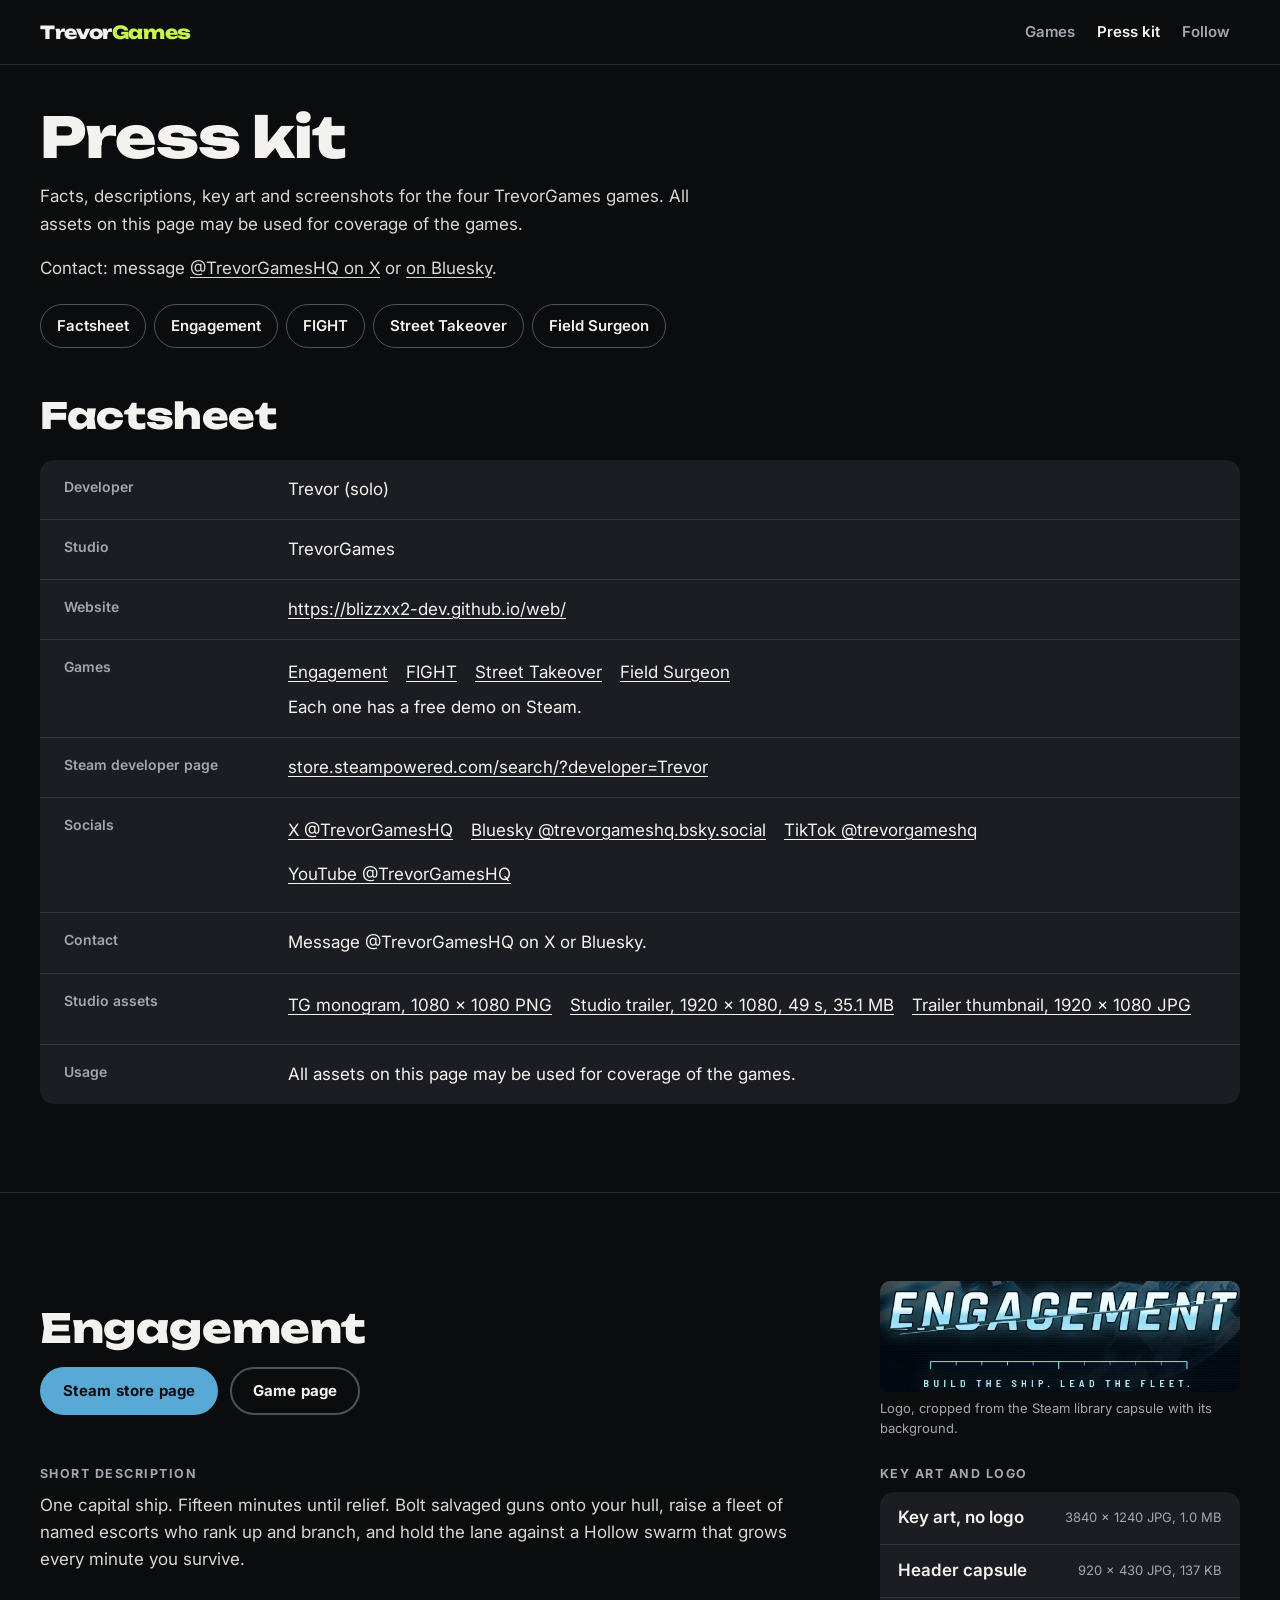
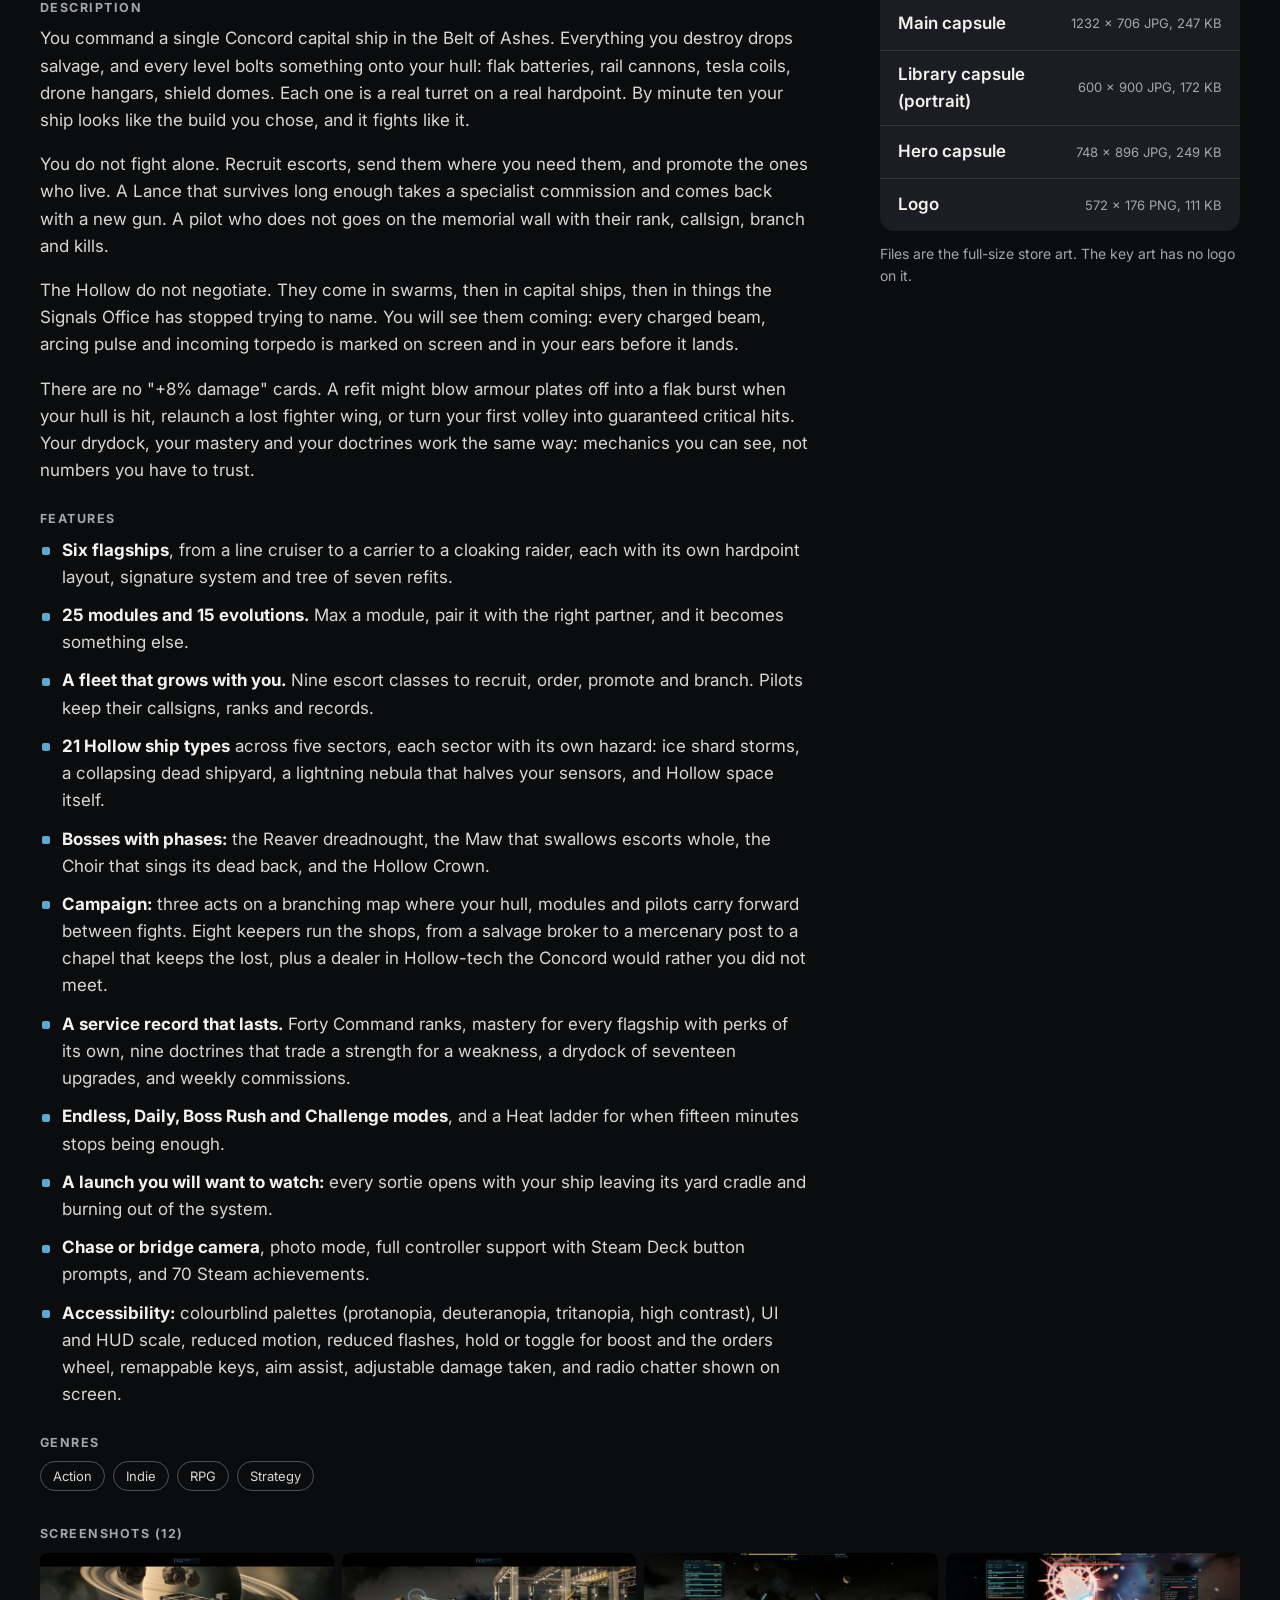
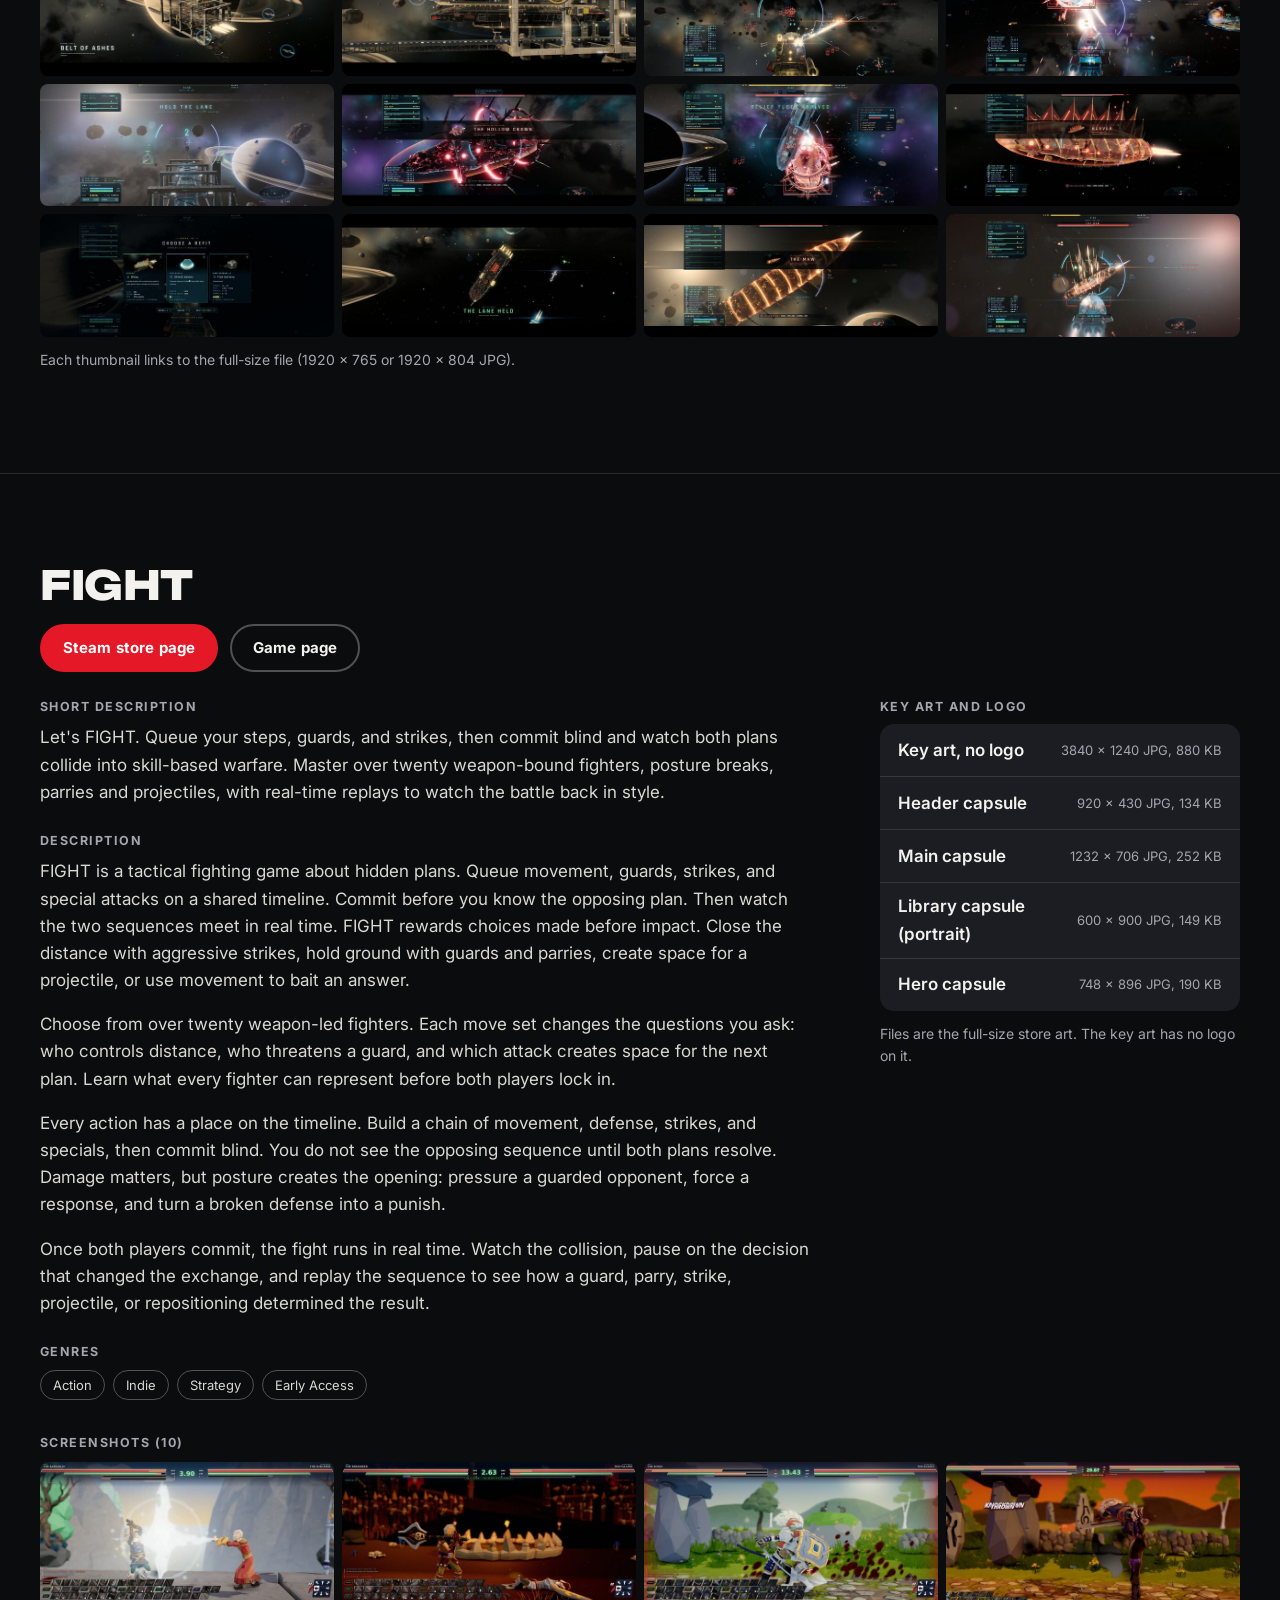
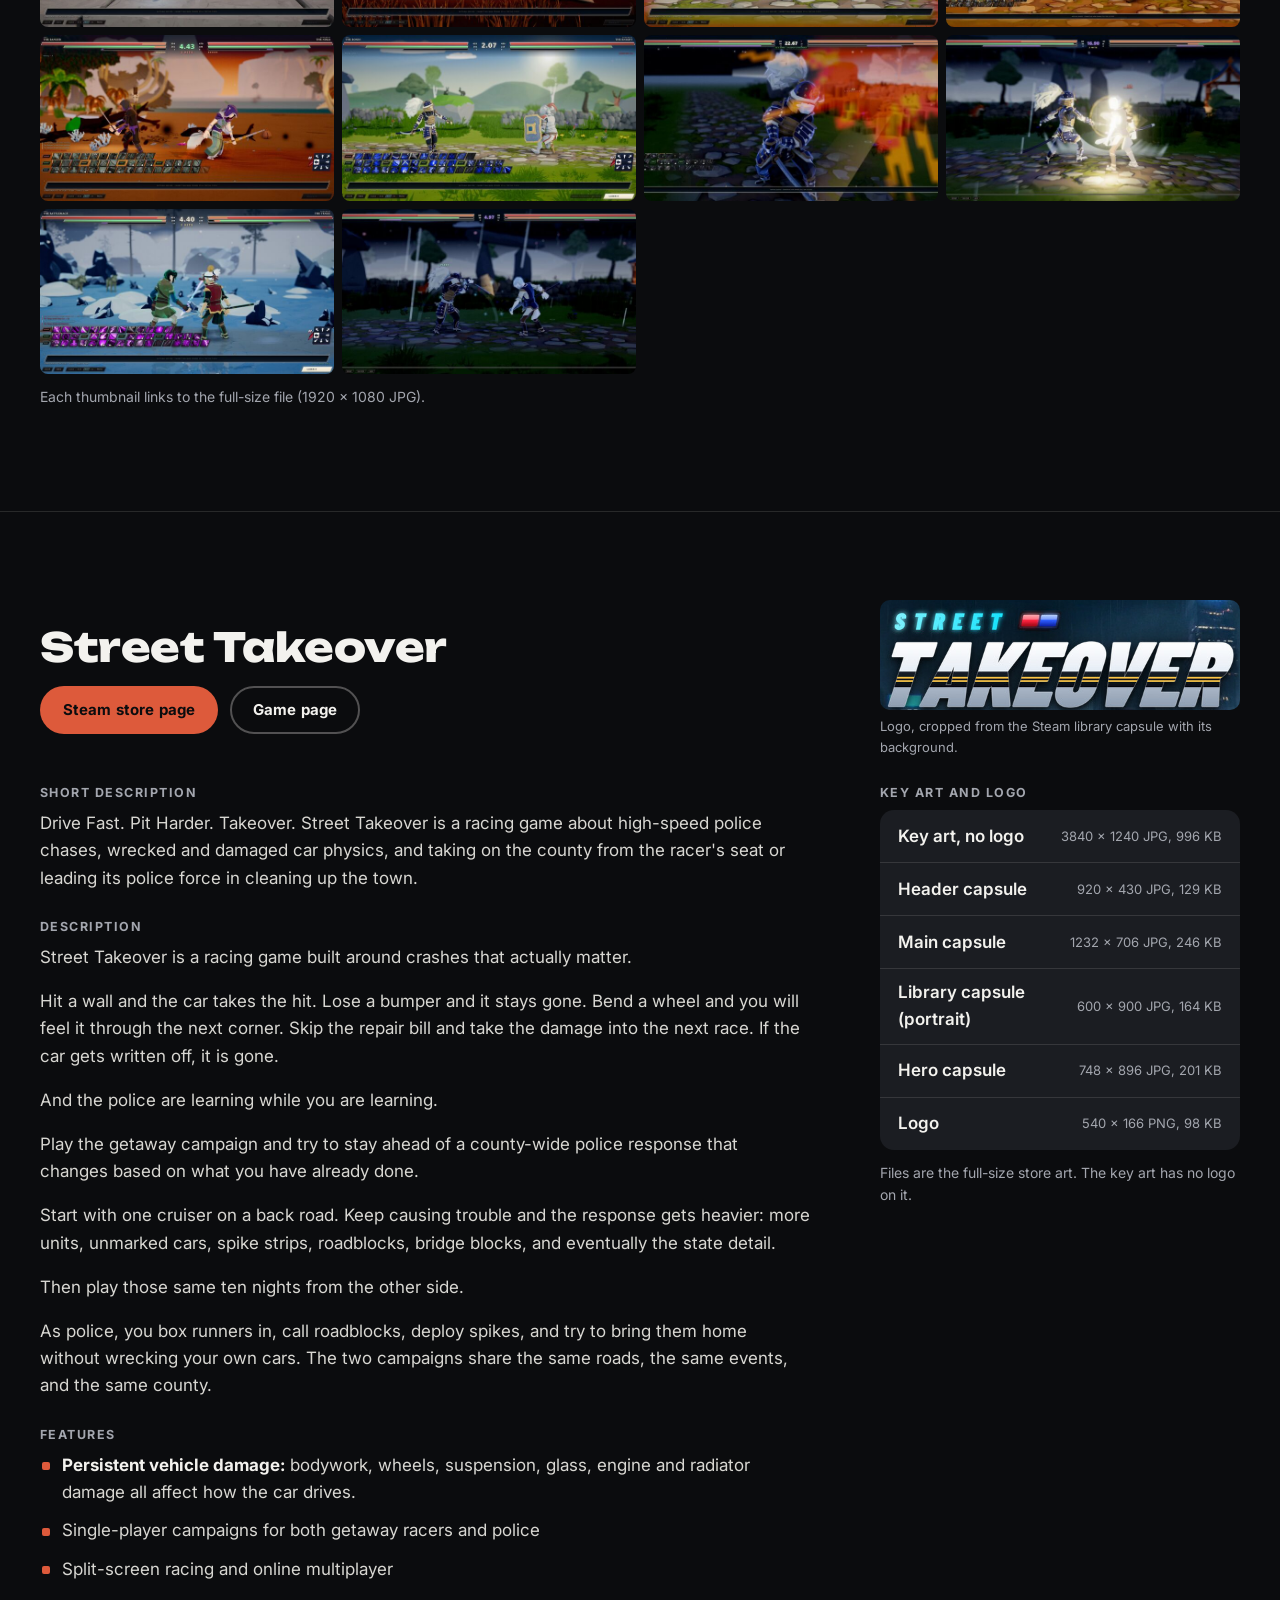
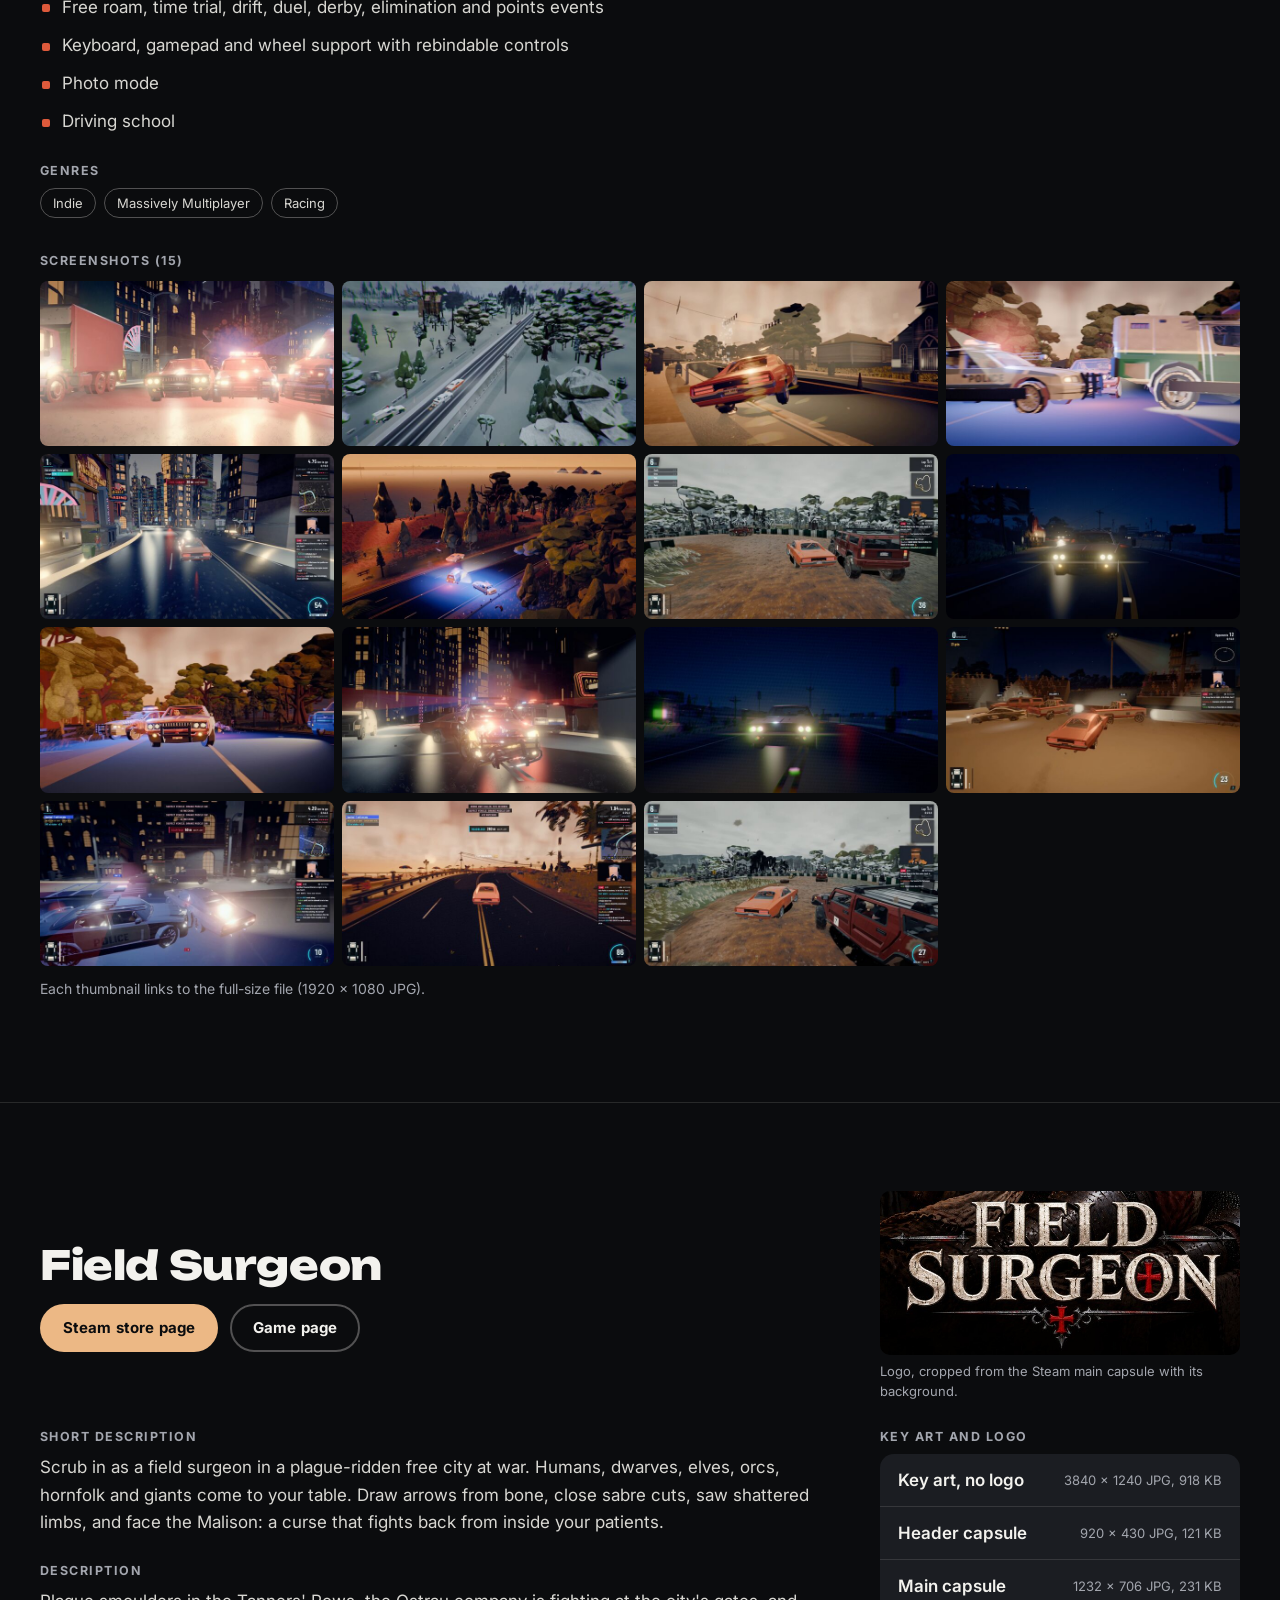
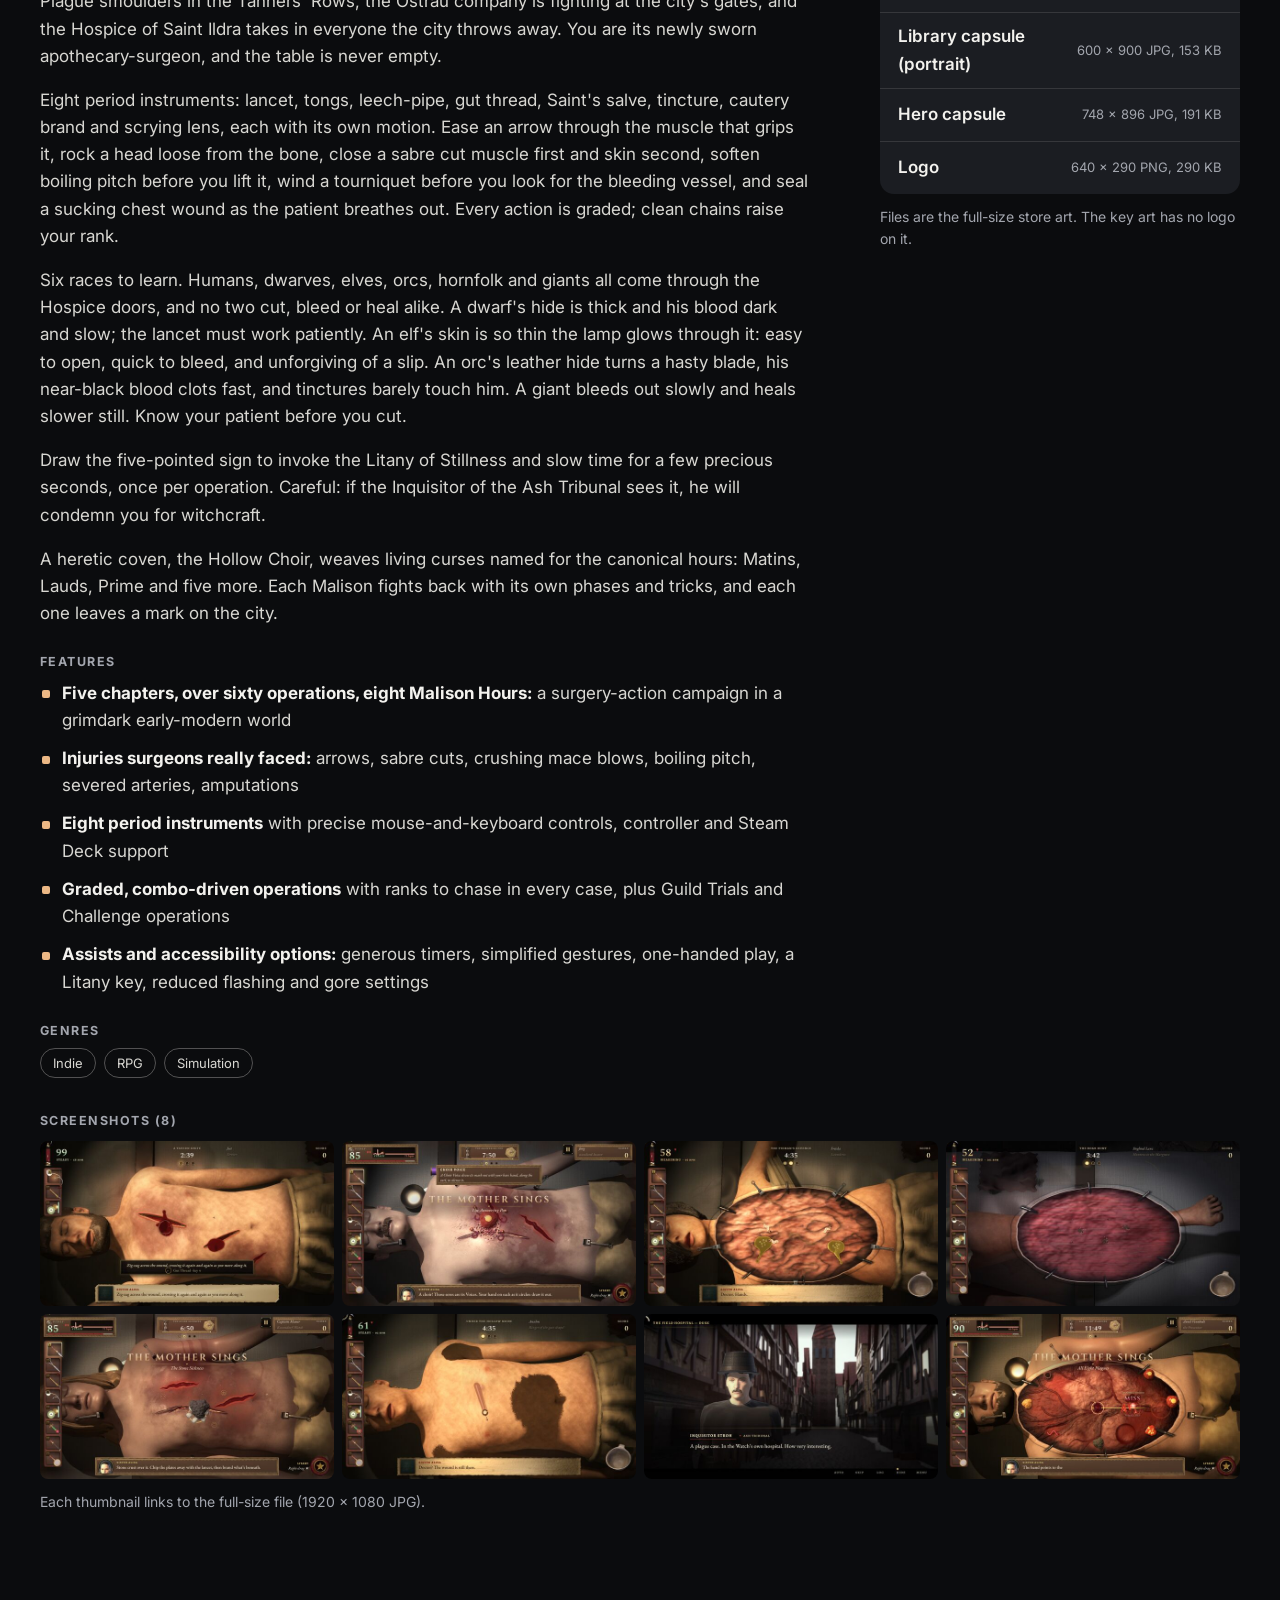
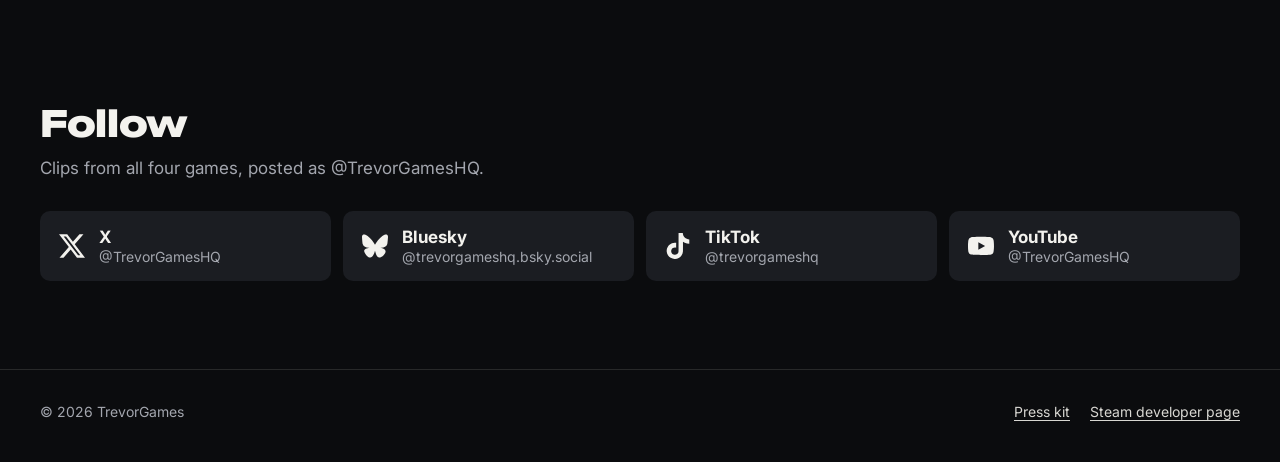
==== press/index.html @ 96475f20 "Add TrevorGames website for GitHub Pages Static site from the TrevorGames handoff (site + press kit " ====
<!doctype html>
<html lang="en">
<head>
<meta charset="utf-8">
<meta name="viewport" content="width=device-width, initial-scale=1">
<title>Press kit · TrevorGames</title>
<meta name="description" content="Press kit for TrevorGames: factsheet, descriptions, key art, logos and full-size screenshots for Engagement, FIGHT, Street Takeover and Field Surgeon.">
<link rel="canonical" href="https://blizzxx2-dev.github.io/web/press/">
<meta name="theme-color" content="#0B0C0E">
<meta name="color-scheme" content="dark">
<meta property="og:type" content="website">
<meta property="og:site_name" content="TrevorGames">
<meta property="og:title" content="TrevorGames press kit">
<meta property="og:description" content="Press kit for TrevorGames: factsheet, descriptions, key art, logos and full-size screenshots for Engagement, FIGHT, Street Takeover and Field Surgeon.">
<meta property="og:url" content="https://blizzxx2-dev.github.io/web/press/">
<meta property="og:image" content="https://blizzxx2-dev.github.io/web/assets/img/og/press.jpg">
<meta property="og:image:width" content="1200">
<meta property="og:image:height" content="630">
<meta property="og:image:alt" content="TrevorGames press kit: key art from all four games above the wordmark">
<meta property="og:locale" content="en_US">
<meta name="twitter:card" content="summary_large_image">
<meta name="twitter:site" content="@TrevorGamesHQ">
<meta name="twitter:title" content="TrevorGames press kit">
<meta name="twitter:description" content="Press kit for TrevorGames: factsheet, descriptions, key art, logos and full-size screenshots for Engagement, FIGHT, Street Takeover and Field Surgeon.">
<meta name="twitter:image" content="https://blizzxx2-dev.github.io/web/assets/img/og/press.jpg">
<meta name="twitter:image:alt" content="TrevorGames press kit: key art from all four games above the wordmark">
<link rel="icon" href="../favicon.ico" sizes="16x16 32x32 48x48">
<link rel="icon" href="../assets/icons/favicon-32.png" sizes="32x32" type="image/png">
<link rel="apple-touch-icon" href="../assets/icons/apple-touch-icon.png">
<link rel="preload" href="../assets/fonts/unbounded-latin.woff2" as="font" type="font/woff2" crossorigin>
<link rel="preload" href="../assets/fonts/inter-latin.woff2" as="font" type="font/woff2" crossorigin>
<link rel="stylesheet" href="../assets/css/site.css">
<script src="../assets/js/site.js" defer></script>
</head>
<body class="page-press">
<a class="skip-link" href="#main">Skip to content</a>
<header class="site-header">
  <div class="wrap">
    <a class="wordmark" href="../" aria-label="TrevorGames home">Trevor<span class="g">Games</span></a>
    <nav class="nav" aria-label="Main">
      <a href="../#games">Games</a>
      <a href="../press/" aria-current="page">Press<span class="nav-long">&nbsp;kit</span></a>
      <a href="#follow">Follow</a>
    </nav>
  </div>
</header>
<main id="main">
  <section class="press-head" aria-labelledby="press-title">
    <div class="wrap">
      <h1 id="press-title">Press kit</h1>
      <p>Facts, descriptions, key art and screenshots for the four TrevorGames games. All assets on this page may be used for coverage of the games.</p>
      <p>Contact: message <a href="https://x.com/TrevorGamesHQ">@TrevorGamesHQ on X</a> or <a href="https://bsky.app/profile/trevorgameshq.bsky.social">on Bluesky</a>.</p>
      <ul class="jump" aria-label="Jump to a game">
      <li><a href="#factsheet">Factsheet</a></li>
      <li><a href="#engagement">Engagement</a></li>
      <li><a href="#fight">FIGHT</a></li>
      <li><a href="#street-takeover">Street Takeover</a></li>
      <li><a href="#field-surgeon">Field Surgeon</a></li>
      </ul>
    </div>
  </section>

  <section class="section" id="factsheet" aria-labelledby="fact-title" style="padding-top:40px">
    <div class="wrap">
      <h2 id="fact-title" class="section-title">Factsheet</h2>
      <dl class="factsheet">
        <div><dt>Developer</dt><dd>Trevor (solo)</dd></div>
        <div><dt>Studio</dt><dd>TrevorGames</dd></div>
        <div><dt>Website</dt><dd><a href="../">https://blizzxx2-dev.github.io/web/</a></dd></div>
        <div><dt>Games</dt><dd>
          <ul class="inline-list">
            <li><a href="#engagement">Engagement</a></li>
            <li><a href="#fight">FIGHT</a></li>
            <li><a href="#street-takeover">Street Takeover</a></li>
            <li><a href="#field-surgeon">Field Surgeon</a></li>
          </ul>
          Each one has a free demo on Steam.</dd></div>
        <div><dt>Steam developer page</dt><dd><a href="https://store.steampowered.com/search/?developer=Trevor&amp;utm_source=website&amp;utm_medium=web&amp;utm_campaign=press&amp;utm_content=trevorgames">store.steampowered.com/search/?developer=Trevor</a></dd></div>
        <div><dt>Socials</dt><dd>
          <ul class="inline-list">
            <li><a href="https://x.com/TrevorGamesHQ" rel="me">X @TrevorGamesHQ</a></li>
            <li><a href="https://bsky.app/profile/trevorgameshq.bsky.social" rel="me">Bluesky @trevorgameshq.bsky.social</a></li>
            <li><a href="https://www.tiktok.com/@trevorgameshq" rel="me">TikTok @trevorgameshq</a></li>
            <li><a href="https://www.youtube.com/@TrevorGamesHQ" rel="me">YouTube @TrevorGamesHQ</a></li>
          </ul></dd></div>
        <div><dt>Contact</dt><dd>Message @TrevorGamesHQ on X or Bluesky.</dd></div>
        <div><dt>Studio assets</dt><dd>
          <ul class="inline-list">
            <li><a href="../trevorgames/avatar_1080.png" download>TG monogram, 1080 × 1080 PNG</a></li>
            <li><a href="../trevorgames/trevorgames_trailer.mp4" download>Studio trailer, 1920 × 1080, 49 s, 35.1 MB</a></li>
            <li><a href="../trevorgames/trevorgames_trailer_thumb.jpg" download>Trailer thumbnail, 1920 × 1080 JPG</a></li>
          </ul></dd></div>
        <div><dt>Usage</dt><dd>All assets on this page may be used for coverage of the games.</dd></div>
      </dl>
    </div>
  </section>

  <section class="section press-game t-engagement" id="engagement" aria-labelledby="p-engagement">
    <div class="wrap">
    <div class="press-game-head">
      <div>
        <h2 id="p-engagement">Engagement</h2>
        <div class="actions" style="margin-top:16px">
          <a class="btn btn-primary" href="https://store.steampowered.com/app/5195200/Engagement/?utm_source=website&amp;utm_medium=web&amp;utm_campaign=press&amp;utm_content=engagement">Steam store page</a>
          <a class="btn btn-ghost" href="../games/engagement/">Game page</a>
        </div>
      </div>
      <figure class="press-logo">
        <img src="../assets/press/engagement/engagement_logo.png" width="572" height="176" alt="Engagement logo" loading="lazy">
        <figcaption>Logo, cropped from the Steam library capsule with its background.</figcaption>
      </figure>
    </div>
    <div class="press-cols">
      <div>
          <h3>Short description</h3>
          <div class="prose"><p>One capital ship. Fifteen minutes until relief. Bolt salvaged guns onto your hull, raise a fleet of named escorts who rank up and branch, and hold the lane against a Hollow swarm that grows every minute you survive.</p></div>
          <h3>Description</h3>
          <div class="prose">
          <p>You command a single Concord capital ship in the Belt of Ashes. Everything you destroy drops salvage, and every level bolts something onto your hull: flak batteries, rail cannons, tesla coils, drone hangars, shield domes. Each one is a real turret on a real hardpoint. By minute ten your ship looks like the build you chose, and it fights like it.</p>
          <p>You do not fight alone. Recruit escorts, send them where you need them, and promote the ones who live. A Lance that survives long enough takes a specialist commission and comes back with a new gun. A pilot who does not goes on the memorial wall with their rank, callsign, branch and kills.</p>
          <p>The Hollow do not negotiate. They come in swarms, then in capital ships, then in things the Signals Office has stopped trying to name. You will see them coming: every charged beam, arcing pulse and incoming torpedo is marked on screen and in your ears before it lands.</p>
          <p>There are no "+8% damage" cards. A refit might blow armour plates off into a flak burst when your hull is hit, relaunch a lost fighter wing, or turn your first volley into guaranteed critical hits. Your drydock, your mastery and your doctrines work the same way: mechanics you can see, not numbers you have to trust.</p>
          </div>
          <h3>Features</h3>
          <div class="prose">
            <ul>
            <li><strong>Six flagships</strong>, from a line cruiser to a carrier to a cloaking raider, each with its own hardpoint layout, signature system and tree of seven refits.</li>
            <li><strong>25 modules and 15 evolutions.</strong> Max a module, pair it with the right partner, and it becomes something else.</li>
            <li><strong>A fleet that grows with you.</strong> Nine escort classes to recruit, order, promote and branch. Pilots keep their callsigns, ranks and records.</li>
            <li><strong>21 Hollow ship types</strong> across five sectors, each sector with its own hazard: ice shard storms, a collapsing dead shipyard, a lightning nebula that halves your sensors, and Hollow space itself.</li>
            <li><strong>Bosses with phases:</strong> the Reaver dreadnought, the Maw that swallows escorts whole, the Choir that sings its dead back, and the Hollow Crown.</li>
            <li><strong>Campaign:</strong> three acts on a branching map where your hull, modules and pilots carry forward between fights. Eight keepers run the shops, from a salvage broker to a mercenary post to a chapel that keeps the lost, plus a dealer in Hollow-tech the Concord would rather you did not meet.</li>
            <li><strong>A service record that lasts.</strong> Forty Command ranks, mastery for every flagship with perks of its own, nine doctrines that trade a strength for a weakness, a drydock of seventeen upgrades, and weekly commissions.</li>
            <li><strong>Endless, Daily, Boss Rush and Challenge modes</strong>, and a Heat ladder for when fifteen minutes stops being enough.</li>
            <li><strong>A launch you will want to watch:</strong> every sortie opens with your ship leaving its yard cradle and burning out of the system.</li>
            <li><strong>Chase or bridge camera</strong>, photo mode, full controller support with Steam Deck button prompts, and 70 Steam achievements.</li>
            <li><strong>Accessibility:</strong> colourblind palettes (protanopia, deuteranopia, tritanopia, high contrast), UI and HUD scale, reduced motion, reduced flashes, hold or toggle for boost and the orders wheel, remappable keys, aim assist, adjustable damage taken, and radio chatter shown on screen.</li>
            </ul>
          </div>
          <h3>Genres</h3>
          <ul class="tags">
            <li>Action</li>
            <li>Indie</li>
            <li>RPG</li>
            <li>Strategy</li>
          </ul>
      </div>
      <div>
        <h3>Key art and logo</h3>
        <ul class="downloads">
          <li><a href="../assets/press/engagement/engagement_key_art.jpg" download><span class="label">Key art, no logo</span><span class="meta">3840 × 1240 JPG, 1.0 MB</span></a></li>
          <li><a href="../assets/press/engagement/engagement_header.jpg" download><span class="label">Header capsule</span><span class="meta">920 × 430 JPG, 137 KB</span></a></li>
          <li><a href="../assets/press/engagement/engagement_main_capsule.jpg" download><span class="label">Main capsule</span><span class="meta">1232 × 706 JPG, 247 KB</span></a></li>
          <li><a href="../assets/press/engagement/engagement_library_capsule.jpg" download><span class="label">Library capsule (portrait)</span><span class="meta">600 × 900 JPG, 172 KB</span></a></li>
          <li><a href="../assets/press/engagement/engagement_hero_capsule.jpg" download><span class="label">Hero capsule</span><span class="meta">748 × 896 JPG, 249 KB</span></a></li>
          <li><a href="../assets/press/engagement/engagement_logo.png" download><span class="label">Logo</span><span class="meta">572 × 176 PNG, 111 KB</span></a></li>
        </ul>
        <p class="press-note">Files are the full-size store art. The key art has no logo on it.</p>
      </div>
    </div>
    <h3 class="side-title" style="margin-top:36px">Screenshots (12)</h3>
    <ul class="shot-grid" style="--shot-ar:2.4 / 1">
        <li><a href="../assets/press/engagement/engagement_screenshot_01.jpg"><img src="../assets/img/engagement/shots/01-640.jpg" width="640" height="268" alt="A capital ship in its yard cradle above a ringed planet, under the sector title Belt of Ashes (full size, 1920 × 804)" loading="lazy" decoding="async"></a></li>
        <li><a href="../assets/press/engagement/engagement_screenshot_02.jpg"><img src="../assets/img/engagement/shots/02-640.jpg" width="640" height="268" alt="The capital ship sliding out of a long orbital dock (full size, 1920 × 804)" loading="lazy" decoding="async"></a></li>
        <li><a href="../assets/press/engagement/engagement_screenshot_03.jpg"><img src="../assets/img/engagement/shots/03-640.jpg" width="640" height="268" alt="The capital ship firing its turrets into a swarm of enemy fighters (full size, 1920 × 804)" loading="lazy" decoding="async"></a></li>
        <li><a href="../assets/press/engagement/engagement_screenshot_04.jpg"><img src="../assets/img/engagement/shots/04-640.jpg" width="640" height="255" alt="Beam fire hitting the Hollow Crown, seen from behind the player ship (full size, 1920 × 765)" loading="lazy" decoding="async"></a></li>
        <li><a href="../assets/press/engagement/engagement_screenshot_05.jpg"><img src="../assets/img/engagement/shots/05-640.jpg" width="640" height="255" alt="The Hold the lane countdown at the start of a run, near a ringed planet (full size, 1920 × 765)" loading="lazy" decoding="async"></a></li>
        <li><a href="../assets/press/engagement/engagement_screenshot_06.jpg"><img src="../assets/img/engagement/shots/06-640.jpg" width="640" height="255" alt="The Hollow Crown arrives, glowing red, with its name across the screen (full size, 1920 × 765)" loading="lazy" decoding="async"></a></li>
        <li><a href="../assets/press/engagement/engagement_screenshot_07.jpg"><img src="../assets/img/engagement/shots/07-640.jpg" width="640" height="255" alt="Relief fleet arrived: a large relief ship reaches the player ship (full size, 1920 × 765)" loading="lazy" decoding="async"></a></li>
        <li><a href="../assets/press/engagement/engagement_screenshot_08.jpg"><img src="../assets/img/engagement/shots/08-640.jpg" width="640" height="268" alt="The Reaver, a spiked Hollow capital ship, entering the lane (full size, 1920 × 804)" loading="lazy" decoding="async"></a></li>
        <li><a href="../assets/press/engagement/engagement_screenshot_09.jpg"><img src="../assets/img/engagement/shots/09-640.jpg" width="640" height="268" alt="The Choose a refit screen, offering a Wasp bomber, shield domes or a flak battery (full size, 1920 × 804)" loading="lazy" decoding="async"></a></li>
        <li><a href="../assets/press/engagement/engagement_screenshot_10.jpg"><img src="../assets/img/engagement/shots/10-640.jpg" width="640" height="268" alt="The lane held: the player ship and its escorts after surviving a run (full size, 1920 × 804)" loading="lazy" decoding="async"></a></li>
        <li><a href="../assets/press/engagement/engagement_screenshot_11.jpg"><img src="../assets/img/engagement/shots/11-640.jpg" width="640" height="268" alt="The Maw, a long ribbed Hollow ship, passing a planet (full size, 1920 × 804)" loading="lazy" decoding="async"></a></li>
        <li><a href="../assets/press/engagement/engagement_screenshot_12.jpg"><img src="../assets/img/engagement/shots/12-640.jpg" width="640" height="255" alt="The player ship trading fire with the Maw (full size, 1920 × 765)" loading="lazy" decoding="async"></a></li>
    </ul>
    <p class="press-note">Each thumbnail links to the full-size file (1920 × 765 or 1920 × 804 JPG).</p>
    </div>
  </section>
  <section class="section press-game t-fight" id="fight" aria-labelledby="p-fight">
    <div class="wrap">
    <div class="press-game-head">
      <div>
        <h2 id="p-fight">FIGHT</h2>
        <div class="actions" style="margin-top:16px">
          <a class="btn btn-primary" href="https://store.steampowered.com/app/5200410/FIGHT/?utm_source=website&amp;utm_medium=web&amp;utm_campaign=press&amp;utm_content=fight">Steam store page</a>
          <a class="btn btn-ghost" href="../games/fight/">Game page</a>
        </div>
      </div>
    </div>
    <div class="press-cols">
      <div>
          <h3>Short description</h3>
          <div class="prose"><p>Let&#x27;s FIGHT. Queue your steps, guards, and strikes, then commit blind and watch both plans collide into skill-based warfare. Master over twenty weapon-bound fighters, posture breaks, parries and projectiles, with real-time replays to watch the battle back in style.</p></div>
          <h3>Description</h3>
          <div class="prose">
          <p>FIGHT is a tactical fighting game about hidden plans. Queue movement, guards, strikes, and special attacks on a shared timeline. Commit before you know the opposing plan. Then watch the two sequences meet in real time. FIGHT rewards choices made before impact. Close the distance with aggressive strikes, hold ground with guards and parries, create space for a projectile, or use movement to bait an answer.</p>
          <p>Choose from over twenty weapon-led fighters. Each move set changes the questions you ask: who controls distance, who threatens a guard, and which attack creates space for the next plan. Learn what every fighter can represent before both players lock in.</p>
          <p>Every action has a place on the timeline. Build a chain of movement, defense, strikes, and specials, then commit blind. You do not see the opposing sequence until both plans resolve. Damage matters, but posture creates the opening: pressure a guarded opponent, force a response, and turn a broken defense into a punish.</p>
          <p>Once both players commit, the fight runs in real time. Watch the collision, pause on the decision that changed the exchange, and replay the sequence to see how a guard, parry, strike, projectile, or repositioning determined the result.</p>
          </div>
          <h3>Genres</h3>
          <ul class="tags">
            <li>Action</li>
            <li>Indie</li>
            <li>Strategy</li>
            <li>Early Access</li>
          </ul>
      </div>
      <div>
        <h3>Key art and logo</h3>
        <ul class="downloads">
          <li><a href="../assets/press/fight/fight_key_art.jpg" download><span class="label">Key art, no logo</span><span class="meta">3840 × 1240 JPG, 880 KB</span></a></li>
          <li><a href="../assets/press/fight/fight_header.jpg" download><span class="label">Header capsule</span><span class="meta">920 × 430 JPG, 134 KB</span></a></li>
          <li><a href="../assets/press/fight/fight_main_capsule.jpg" download><span class="label">Main capsule</span><span class="meta">1232 × 706 JPG, 252 KB</span></a></li>
          <li><a href="../assets/press/fight/fight_library_capsule.jpg" download><span class="label">Library capsule (portrait)</span><span class="meta">600 × 900 JPG, 149 KB</span></a></li>
          <li><a href="../assets/press/fight/fight_hero_capsule.jpg" download><span class="label">Hero capsule</span><span class="meta">748 × 896 JPG, 190 KB</span></a></li>
        </ul>
        <p class="press-note">Files are the full-size store art. The key art has no logo on it.</p>
      </div>
    </div>
    <h3 class="side-title" style="margin-top:36px">Screenshots (10)</h3>
    <ul class="shot-grid" style="--shot-ar:16 / 9">
        <li><a href="../assets/press/fight/fight_screenshot_01.jpg"><img src="../assets/img/fight/shots/01-640.jpg" width="640" height="360" alt="The Barbarian and the Sorcerer trade blows on a pale stone stage, with the move timeline along the bottom (full size, 1920 × 1080)" loading="lazy" decoding="async"></a></li>
        <li><a href="../assets/press/fight/fight_screenshot_02.jpg"><img src="../assets/img/fight/shots/02-640.jpg" width="640" height="360" alt="The Berserker stands over the knocked-down Paladin in a torchlit arena (full size, 1920 × 1080)" loading="lazy" decoding="async"></a></li>
        <li><a href="../assets/press/fight/fight_screenshot_03.jpg"><img src="../assets/img/fight/shots/03-640.jpg" width="640" height="360" alt="The Ronin lands a hit on the Knight beside standing stones (full size, 1920 × 1080)" loading="lazy" decoding="async"></a></li>
        <li><a href="../assets/press/fight/fight_screenshot_04.jpg"><img src="../assets/img/fight/shots/04-640.jpg" width="640" height="360" alt="A Knockdown callout as a fighter falls on a sunset stage (full size, 1920 × 1080)" loading="lazy" decoding="async"></a></li>
        <li><a href="../assets/press/fight/fight_screenshot_05.jpg"><img src="../assets/img/fight/shots/05-640.jpg" width="640" height="360" alt="The Ranger and the Ninja fight on an orange beach stage (full size, 1920 × 1080)" loading="lazy" decoding="async"></a></li>
        <li><a href="../assets/press/fight/fight_screenshot_06.jpg"><img src="../assets/img/fight/shots/06-640.jpg" width="640" height="360" alt="The Ronin and the Knight square up on a meadow while the move timeline is planned (full size, 1920 × 1080)" loading="lazy" decoding="async"></a></li>
        <li><a href="../assets/press/fight/fight_screenshot_07.jpg"><img src="../assets/img/fight/shots/07-640.jpg" width="640" height="360" alt="A close camera on an armoured fighter mid-swing on a night stage (full size, 1920 × 1080)" loading="lazy" decoding="async"></a></li>
        <li><a href="../assets/press/fight/fight_screenshot_08.jpg"><img src="../assets/img/fight/shots/08-640.jpg" width="640" height="360" alt="A bright flash as two fighters clash on a night stage (full size, 1920 × 1080)" loading="lazy" decoding="async"></a></li>
        <li><a href="../assets/press/fight/fight_screenshot_09.jpg"><img src="../assets/img/fight/shots/09-640.jpg" width="640" height="360" alt="The Battlemage and the Tengu duel on a snow stage, with the move timeline below (full size, 1920 × 1080)" loading="lazy" decoding="async"></a></li>
        <li><a href="../assets/press/fight/fight_screenshot_10.jpg"><img src="../assets/img/fight/shots/10-640.jpg" width="640" height="360" alt="Two fighters clash in the rain on a night stage (full size, 1920 × 1080)" loading="lazy" decoding="async"></a></li>
    </ul>
    <p class="press-note">Each thumbnail links to the full-size file (1920 × 1080 JPG).</p>
    </div>
  </section>
  <section class="section press-game t-street-takeover" id="street-takeover" aria-labelledby="p-street-takeover">
    <div class="wrap">
    <div class="press-game-head">
      <div>
        <h2 id="p-street-takeover">Street Takeover</h2>
        <div class="actions" style="margin-top:16px">
          <a class="btn btn-primary" href="https://store.steampowered.com/app/5311310/Street_Takeover/?utm_source=website&amp;utm_medium=web&amp;utm_campaign=press&amp;utm_content=street-takeover">Steam store page</a>
          <a class="btn btn-ghost" href="../games/street-takeover/">Game page</a>
        </div>
      </div>
      <figure class="press-logo">
        <img src="../assets/press/street-takeover/street-takeover_logo.png" width="540" height="166" alt="Street Takeover logo" loading="lazy">
        <figcaption>Logo, cropped from the Steam library capsule with its background.</figcaption>
      </figure>
    </div>
    <div class="press-cols">
      <div>
          <h3>Short description</h3>
          <div class="prose"><p>Drive Fast. Pit Harder. Takeover. Street Takeover is a racing game about high-speed police chases, wrecked and damaged car physics, and taking on the county from the racer&#x27;s seat or leading its police force in cleaning up the town.</p></div>
          <h3>Description</h3>
          <div class="prose">
          <p>Street Takeover is a racing game built around crashes that actually matter.</p>
          <p>Hit a wall and the car takes the hit. Lose a bumper and it stays gone. Bend a wheel and you will feel it through the next corner. Skip the repair bill and take the damage into the next race. If the car gets written off, it is gone.</p>
          <p>And the police are learning while you are learning.</p>
          <p>Play the getaway campaign and try to stay ahead of a county-wide police response that changes based on what you have already done.</p>
          <p>Start with one cruiser on a back road. Keep causing trouble and the response gets heavier: more units, unmarked cars, spike strips, roadblocks, bridge blocks, and eventually the state detail.</p>
          <p>Then play those same ten nights from the other side.</p>
          <p>As police, you box runners in, call roadblocks, deploy spikes, and try to bring them home without wrecking your own cars. The two campaigns share the same roads, the same events, and the same county.</p>
          </div>
          <h3>Features</h3>
          <div class="prose">
            <ul>
            <li><strong>Persistent vehicle damage:</strong> bodywork, wheels, suspension, glass, engine and radiator damage all affect how the car drives.</li>
            <li>Single-player campaigns for both getaway racers and police</li>
            <li>Split-screen racing and online multiplayer</li>
            <li>Free roam, time trial, drift, duel, derby, elimination and points events</li>
            <li>Keyboard, gamepad and wheel support with rebindable controls</li>
            <li>Photo mode</li>
            <li>Driving school</li>
            </ul>
          </div>
          <h3>Genres</h3>
          <ul class="tags">
            <li>Indie</li>
            <li>Massively Multiplayer</li>
            <li>Racing</li>
          </ul>
      </div>
      <div>
        <h3>Key art and logo</h3>
        <ul class="downloads">
          <li><a href="../assets/press/street-takeover/street-takeover_key_art.jpg" download><span class="label">Key art, no logo</span><span class="meta">3840 × 1240 JPG, 996 KB</span></a></li>
          <li><a href="../assets/press/street-takeover/street-takeover_header.jpg" download><span class="label">Header capsule</span><span class="meta">920 × 430 JPG, 129 KB</span></a></li>
          <li><a href="../assets/press/street-takeover/street-takeover_main_capsule.jpg" download><span class="label">Main capsule</span><span class="meta">1232 × 706 JPG, 246 KB</span></a></li>
          <li><a href="../assets/press/street-takeover/street-takeover_library_capsule.jpg" download><span class="label">Library capsule (portrait)</span><span class="meta">600 × 900 JPG, 164 KB</span></a></li>
          <li><a href="../assets/press/street-takeover/street-takeover_hero_capsule.jpg" download><span class="label">Hero capsule</span><span class="meta">748 × 896 JPG, 201 KB</span></a></li>
          <li><a href="../assets/press/street-takeover/street-takeover_logo.png" download><span class="label">Logo</span><span class="meta">540 × 166 PNG, 98 KB</span></a></li>
        </ul>
        <p class="press-note">Files are the full-size store art. The key art has no logo on it.</p>
      </div>
    </div>
    <h3 class="side-title" style="margin-top:36px">Screenshots (15)</h3>
    <ul class="shot-grid" style="--shot-ar:16 / 9">
        <li><a href="../assets/press/street-takeover/street-takeover_screenshot_01.jpg"><img src="../assets/img/street-takeover/shots/01-640.jpg" width="640" height="360" alt="Police cruisers box in a car on a city street at night, next to a truck (full size, 1920 × 1080)" loading="lazy" decoding="async"></a></li>
        <li><a href="../assets/press/street-takeover/street-takeover_screenshot_02.jpg"><img src="../assets/img/street-takeover/shots/02-640.jpg" width="640" height="360" alt="Police cruisers chase a car down a snowy highway, seen from above (full size, 1920 × 1080)" loading="lazy" decoding="async"></a></li>
        <li><a href="../assets/press/street-takeover/street-takeover_screenshot_03.jpg"><img src="../assets/img/street-takeover/shots/03-640.jpg" width="640" height="360" alt="An orange muscle car gets air over a rise in a small town at dusk (full size, 1920 × 1080)" loading="lazy" decoding="async"></a></li>
        <li><a href="../assets/press/street-takeover/street-takeover_screenshot_04.jpg"><img src="../assets/img/street-takeover/shots/04-640.jpg" width="640" height="360" alt="A police cruiser jammed against a truck after a crash (full size, 1920 × 1080)" loading="lazy" decoding="async"></a></li>
        <li><a href="../assets/press/street-takeover/street-takeover_screenshot_05.jpg"><img src="../assets/img/street-takeover/shots/05-640.jpg" width="640" height="360" alt="An orange muscle car on a wet city street at night, with the route map and dispatch feed on screen (full size, 1920 × 1080)" loading="lazy" decoding="async"></a></li>
        <li><a href="../assets/press/street-takeover/street-takeover_screenshot_06.jpg"><img src="../assets/img/street-takeover/shots/06-640.jpg" width="640" height="360" alt="Police cruisers chase a car along a forest road at sunset, seen from above (full size, 1920 × 1080)" loading="lazy" decoding="async"></a></li>
        <li><a href="../assets/press/street-takeover/street-takeover_screenshot_07.jpg"><img src="../assets/img/street-takeover/shots/07-640.jpg" width="640" height="360" alt="An orange muscle car and a red off-roader race on a dirt track lined with snowy trees (full size, 1920 × 1080)" loading="lazy" decoding="async"></a></li>
        <li><a href="../assets/press/street-takeover/street-takeover_screenshot_08.jpg"><img src="../assets/img/street-takeover/shots/08-640.jpg" width="640" height="360" alt="Headlights closing in on a dark road at night (full size, 1920 × 1080)" loading="lazy" decoding="async"></a></li>
        <li><a href="../assets/press/street-takeover/street-takeover_screenshot_09.jpg"><img src="../assets/img/street-takeover/shots/09-640.jpg" width="640" height="360" alt="A police cruiser alongside a muscle car on a tree-lined road at sunset (full size, 1920 × 1080)" loading="lazy" decoding="async"></a></li>
        <li><a href="../assets/press/street-takeover/street-takeover_screenshot_10.jpg"><img src="../assets/img/street-takeover/shots/10-640.jpg" width="640" height="360" alt="A police cruiser spins out in a pile-up on a city street at night (full size, 1920 × 1080)" loading="lazy" decoding="async"></a></li>
        <li><a href="../assets/press/street-takeover/street-takeover_screenshot_11.jpg"><img src="../assets/img/street-takeover/shots/11-640.jpg" width="640" height="360" alt="A car with its headlights on, racing down a dark highway (full size, 1920 × 1080)" loading="lazy" decoding="async"></a></li>
        <li><a href="../assets/press/street-takeover/street-takeover_screenshot_12.jpg"><img src="../assets/img/street-takeover/shots/12-640.jpg" width="640" height="360" alt="Cars smash into each other in a floodlit demolition derby arena (full size, 1920 × 1080)" loading="lazy" decoding="async"></a></li>
        <li><a href="../assets/press/street-takeover/street-takeover_screenshot_13.jpg"><img src="../assets/img/street-takeover/shots/13-640.jpg" width="640" height="360" alt="Police cruisers swarm a car on a city street at night, with dispatch calls for the orange muscle car on screen (full size, 1920 × 1080)" loading="lazy" decoding="async"></a></li>
        <li><a href="../assets/press/street-takeover/street-takeover_screenshot_14.jpg"><img src="../assets/img/street-takeover/shots/14-640.jpg" width="640" height="360" alt="An orange muscle car on a palm-lined coast road at Vela Point at sundown, with a roadblock warning 260 m ahead (full size, 1920 × 1080)" loading="lazy" decoding="async"></a></li>
        <li><a href="../assets/press/street-takeover/street-takeover_screenshot_15.jpg"><img src="../assets/img/street-takeover/shots/15-640.jpg" width="640" height="360" alt="An orange muscle car and a red off-roader on a muddy dirt track (full size, 1920 × 1080)" loading="lazy" decoding="async"></a></li>
    </ul>
    <p class="press-note">Each thumbnail links to the full-size file (1920 × 1080 JPG).</p>
    </div>
  </section>
  <section class="section press-game t-field-surgeon" id="field-surgeon" aria-labelledby="p-field-surgeon">
    <div class="wrap">
    <div class="press-game-head">
      <div>
        <h2 id="p-field-surgeon">Field Surgeon</h2>
        <div class="actions" style="margin-top:16px">
          <a class="btn btn-primary" href="https://store.steampowered.com/app/5339030/Field_Surgeon/?utm_source=website&amp;utm_medium=web&amp;utm_campaign=press&amp;utm_content=field-surgeon">Steam store page</a>
          <a class="btn btn-ghost" href="../games/field-surgeon/">Game page</a>
        </div>
      </div>
      <figure class="press-logo">
        <img src="../assets/press/field-surgeon/field-surgeon_logo.png" width="640" height="290" alt="Field Surgeon logo" loading="lazy">
        <figcaption>Logo, cropped from the Steam main capsule with its background.</figcaption>
      </figure>
    </div>
    <div class="press-cols">
      <div>
          <h3>Short description</h3>
          <div class="prose"><p>Scrub in as a field surgeon in a plague-ridden free city at war. Humans, dwarves, elves, orcs, hornfolk and giants come to your table. Draw arrows from bone, close sabre cuts, saw shattered limbs, and face the Malison: a curse that fights back from inside your patients.</p></div>
          <h3>Description</h3>
          <div class="prose">
          <p>Plague smoulders in the Tanners' Rows, the Ostrau company is fighting at the city's gates, and the Hospice of Saint Ildra takes in everyone the city throws away. You are its newly sworn apothecary-surgeon, and the table is never empty.</p>
          <p>Eight period instruments: lancet, tongs, leech-pipe, gut thread, Saint's salve, tincture, cautery brand and scrying lens, each with its own motion. Ease an arrow through the muscle that grips it, rock a head loose from the bone, close a sabre cut muscle first and skin second, soften boiling pitch before you lift it, wind a tourniquet before you look for the bleeding vessel, and seal a sucking chest wound as the patient breathes out. Every action is graded; clean chains raise your rank.</p>
          <p>Six races to learn. Humans, dwarves, elves, orcs, hornfolk and giants all come through the Hospice doors, and no two cut, bleed or heal alike. A dwarf's hide is thick and his blood dark and slow; the lancet must work patiently. An elf's skin is so thin the lamp glows through it: easy to open, quick to bleed, and unforgiving of a slip. An orc's leather hide turns a hasty blade, his near-black blood clots fast, and tinctures barely touch him. A giant bleeds out slowly and heals slower still. Know your patient before you cut.</p>
          <p>Draw the five-pointed sign to invoke the Litany of Stillness and slow time for a few precious seconds, once per operation. Careful: if the Inquisitor of the Ash Tribunal sees it, he will condemn you for witchcraft.</p>
          <p>A heretic coven, the Hollow Choir, weaves living curses named for the canonical hours: Matins, Lauds, Prime and five more. Each Malison fights back with its own phases and tricks, and each one leaves a mark on the city.</p>
          </div>
          <h3>Features</h3>
          <div class="prose">
            <ul>
            <li><strong>Five chapters, over sixty operations, eight Malison Hours:</strong> a surgery-action campaign in a grimdark early-modern world</li>
            <li><strong>Injuries surgeons really faced:</strong> arrows, sabre cuts, crushing mace blows, boiling pitch, severed arteries, amputations</li>
            <li><strong>Eight period instruments</strong> with precise mouse-and-keyboard controls, controller and Steam Deck support</li>
            <li><strong>Graded, combo-driven operations</strong> with ranks to chase in every case, plus Guild Trials and Challenge operations</li>
            <li><strong>Assists and accessibility options:</strong> generous timers, simplified gestures, one-handed play, a Litany key, reduced flashing and gore settings</li>
            </ul>
          </div>
          <h3>Genres</h3>
          <ul class="tags">
            <li>Indie</li>
            <li>RPG</li>
            <li>Simulation</li>
          </ul>
      </div>
      <div>
        <h3>Key art and logo</h3>
        <ul class="downloads">
          <li><a href="../assets/press/field-surgeon/field-surgeon_key_art.jpg" download><span class="label">Key art, no logo</span><span class="meta">3840 × 1240 JPG, 918 KB</span></a></li>
          <li><a href="../assets/press/field-surgeon/field-surgeon_header.jpg" download><span class="label">Header capsule</span><span class="meta">920 × 430 JPG, 121 KB</span></a></li>
          <li><a href="../assets/press/field-surgeon/field-surgeon_main_capsule.jpg" download><span class="label">Main capsule</span><span class="meta">1232 × 706 JPG, 231 KB</span></a></li>
          <li><a href="../assets/press/field-surgeon/field-surgeon_library_capsule.jpg" download><span class="label">Library capsule (portrait)</span><span class="meta">600 × 900 JPG, 153 KB</span></a></li>
          <li><a href="../assets/press/field-surgeon/field-surgeon_hero_capsule.jpg" download><span class="label">Hero capsule</span><span class="meta">748 × 896 JPG, 191 KB</span></a></li>
          <li><a href="../assets/press/field-surgeon/field-surgeon_logo.png" download><span class="label">Logo</span><span class="meta">640 × 290 PNG, 290 KB</span></a></li>
        </ul>
        <p class="press-note">Files are the full-size store art. The key art has no logo on it.</p>
      </div>
    </div>
    <h3 class="side-title" style="margin-top:36px">Screenshots (8)</h3>
    <ul class="shot-grid" style="--shot-ar:16 / 9">
        <li><a href="../assets/press/field-surgeon/field-surgeon_screenshot_01.jpg"><img src="../assets/img/field-surgeon/shots/01-640.jpg" width="640" height="360" alt="A patient with knife wounds across his chest, as Sister Alisa says to zig-zag the gut thread across the wound (full size, 1920 × 1080)" loading="lazy" decoding="async"></a></li>
        <li><a href="../assets/press/field-surgeon/field-surgeon_screenshot_02.jpg"><img src="../assets/img/field-surgeon/shots/02-640.jpg" width="640" height="360" alt="The Mother Sings: sores on a patient&#x27;s chest that must be drawn out by hand (full size, 1920 × 1080)" loading="lazy" decoding="async"></a></li>
        <li><a href="../assets/press/field-surgeon/field-surgeon_screenshot_03.jpg"><img src="../assets/img/field-surgeon/shots/03-640.jpg" width="640" height="360" alt="An opened abdomen held back with pins, with two green growths on the organs (full size, 1920 × 1080)" loading="lazy" decoding="async"></a></li>
        <li><a href="../assets/press/field-surgeon/field-surgeon_screenshot_04.jpg"><img src="../assets/img/field-surgeon/shots/04-640.jpg" width="640" height="360" alt="A wide wound pinned open on a patient, in the case The Boar Hunt (full size, 1920 × 1080)" loading="lazy" decoding="async"></a></li>
        <li><a href="../assets/press/field-surgeon/field-surgeon_screenshot_05.jpg"><img src="../assets/img/field-surgeon/shots/05-640.jpg" width="640" height="360" alt="The Mother Sings, The Stone Sickness: a crust of stone plates over a patient&#x27;s cuts (full size, 1920 × 1080)" loading="lazy" decoding="async"></a></li>
        <li><a href="../assets/press/field-surgeon/field-surgeon_screenshot_06.jpg"><img src="../assets/img/field-surgeon/shots/06-640.jpg" width="640" height="360" alt="A bruised patient with a stab wound, as Sister Alisa notes the wound is still there (full size, 1920 × 1080)" loading="lazy" decoding="async"></a></li>
        <li><a href="../assets/press/field-surgeon/field-surgeon_screenshot_07.jpg"><img src="../assets/img/field-surgeon/shots/07-640.jpg" width="640" height="360" alt="Inquisitor Stroh of the Ash Tribunal in a timbered street at dusk: &quot;A plague case. In the Watch&#x27;s own hospital.&quot; (full size, 1920 × 1080)" loading="lazy" decoding="async"></a></li>
        <li><a href="../assets/press/field-surgeon/field-surgeon_screenshot_08.jpg"><img src="../assets/img/field-surgeon/shots/08-640.jpg" width="640" height="360" alt="The Mother Sings, All Eight Plagues: an opened abdomen with a Miss marker on the incision (full size, 1920 × 1080)" loading="lazy" decoding="async"></a></li>
    </ul>
    <p class="press-note">Each thumbnail links to the full-size file (1920 × 1080 JPG).</p>
    </div>
  </section>

<section id="follow" class="section follow" aria-labelledby="follow-title">
  <div class="wrap">
    <h2 id="follow-title" class="section-title">Follow</h2>
    <p class="section-lede">Clips from all four games, posted as @TrevorGamesHQ.</p>
    <ul class="follow-list">
      <li><a href="https://x.com/TrevorGamesHQ" rel="me"><svg viewBox="0 0 24 24" aria-hidden="true" focusable="false"><path fill="currentColor" d="M18.901 1.153h3.68l-8.04 9.19L24 22.846h-7.406l-5.8-7.584-6.638 7.584H.474l8.6-9.83L0 1.154h7.594l5.243 6.932ZM17.61 20.644h2.039L6.486 3.24H4.298Z"/></svg><span><span class="name">X</span><span class="handle">@TrevorGamesHQ</span></span></a></li>
      <li><a href="https://bsky.app/profile/trevorgameshq.bsky.social" rel="me"><svg viewBox="0 0 24 24" aria-hidden="true" focusable="false"><path fill="currentColor" d="M12 10.8c-1.087-2.114-4.046-6.053-6.798-7.995C2.566.944 1.561 1.266.902 1.565.139 1.908 0 3.08 0 3.768c0 .69.378 5.65.624 6.479.815 2.736 3.713 3.66 6.383 3.364.136-.02.275-.039.415-.056-.138.022-.276.04-.415.056-3.912.58-7.387 2.005-2.83 7.078 5.013 5.19 6.87-1.113 7.823-4.308.953 3.195 2.05 9.271 7.733 4.308 4.267-4.308 1.172-6.498-2.74-7.078a8.741 8.741 0 0 1-.415-.056c.14.017.279.036.415.056 2.67.297 5.568-.628 6.383-3.364.246-.828.624-5.79.624-6.478 0-.69-.139-1.861-.902-2.206-.659-.298-1.664-.62-4.3 1.24C16.046 4.748 13.087 8.687 12 10.8Z"/></svg><span><span class="name">Bluesky</span><span class="handle">@trevorgameshq.bsky.social</span></span></a></li>
      <li><a href="https://www.tiktok.com/@trevorgameshq" rel="me"><svg viewBox="0 0 24 24" aria-hidden="true" focusable="false"><path fill="currentColor" d="M12.525.02c1.31-.02 2.61-.01 3.91-.02.08 1.53.63 3.09 1.75 4.17 1.12 1.11 2.7 1.62 4.24 1.79v4.03c-1.44-.05-2.89-.35-4.2-.97-.57-.26-1.1-.59-1.62-.93-.01 2.92.01 5.84-.02 8.75-.08 1.4-.54 2.79-1.35 3.94-1.31 1.92-3.58 3.17-5.91 3.21-1.43.08-2.86-.31-4.08-1.03-2.02-1.19-3.44-3.37-3.65-5.71-.02-.5-.03-1-.01-1.49.18-1.9 1.12-3.72 2.58-4.96 1.66-1.44 3.98-2.13 6.15-1.72.02 1.48-.04 2.96-.04 4.44-.99-.32-2.15-.23-3.02.37-.63.41-1.11 1.04-1.36 1.75-.21.51-.15 1.07-.14 1.61.24 1.64 1.82 3.02 3.5 2.87 1.12-.01 2.19-.66 2.77-1.61.19-.33.4-.67.41-1.06.1-1.79.06-3.57.07-5.36.01-4.03-.01-8.05.02-12.07z"/></svg><span><span class="name">TikTok</span><span class="handle">@trevorgameshq</span></span></a></li>
      <li><a href="https://www.youtube.com/@TrevorGamesHQ" rel="me"><svg viewBox="0 0 24 24" aria-hidden="true" focusable="false"><path fill="currentColor" d="M23.498 6.186a3.016 3.016 0 0 0-2.122-2.136C19.505 3.545 12 3.545 12 3.545s-7.505 0-9.377.505A3.017 3.017 0 0 0 .502 6.186C0 8.07 0 12 0 12s0 3.93.502 5.814a3.016 3.016 0 0 0 2.122 2.136c1.871.505 9.376.505 9.376.505s7.505 0 9.377-.505a3.015 3.015 0 0 0 2.122-2.136C24 15.93 24 12 24 12s0-3.93-.502-5.814zM9.545 15.568V8.432L15.818 12l-6.273 3.568z"/></svg><span><span class="name">YouTube</span><span class="handle">@TrevorGamesHQ</span></span></a></li>
    </ul>
  </div>
</section>
</main>
<footer class="site-footer">
  <div class="wrap">
    <p>&copy; 2026 TrevorGames</p>
    <nav aria-label="Footer">
      <a href="../press/">Press kit</a>
      <a href="https://store.steampowered.com/search/?developer=Trevor&amp;utm_source=website&amp;utm_medium=web&amp;utm_campaign=press&amp;utm_content=trevorgames">Steam developer page</a>
    </nav>
  </div>
</footer>
</body>
</html>
---- assets/css/site.css ----
/* TrevorGames site styles. One file for every page. No build step. */

/* ---------- Fonts (self-hosted, Latin subset) ---------- */
@font-face {
  font-family: "Unbounded";
  src: url("../fonts/unbounded-latin.woff2") format("woff2");
  font-weight: 400 900;
  font-style: normal;
  font-display: swap;
}
@font-face {
  font-family: "Inter";
  src: url("../fonts/inter-latin.woff2") format("woff2");
  font-weight: 400 900;
  font-style: normal;
  font-display: swap;
}
/* Game title faces: each is only downloaded on the page that uses it. */
@font-face {
  font-family: "Saira";
  src: url("../fonts/saira-800italic-latin.woff2") format("woff2");
  font-weight: 800;
  font-style: italic;
  font-display: swap;
}
@font-face {
  font-family: "Kanit";
  src: url("../fonts/kanit-700italic-latin.woff2") format("woff2");
  font-weight: 700;
  font-style: italic;
  font-display: swap;
}
@font-face {
  font-family: "Archivo";
  src: url("../fonts/archivo-expanded-800italic-latin.woff2") format("woff2");
  font-weight: 800;
  font-style: italic;
  font-stretch: 125%;
  font-display: swap;
}
@font-face {
  font-family: "Cinzel";
  src: url("../fonts/cinzel-700-latin.woff2") format("woff2");
  font-weight: 700;
  font-style: normal;
  font-display: swap;
}

/* ---------- Tokens ---------- */
:root {
  --ink: #0B0C0E;
  --graphite: #1B1D22;
  --graphite-2: #23262C;
  --steel: #A3A6AE;
  --paper: #F3F2EE;
  --paper-dim: #D8D7D2;
  --lime: #C8F250;
  --line: rgba(243, 242, 238, 0.12);
  --line-strong: rgba(243, 242, 238, 0.3);

  --accent: var(--lime);
  --accent-ink: var(--ink);

  --display: "Unbounded", "Arial Black", system-ui, sans-serif;
  --body: "Inter", system-ui, -apple-system, "Segoe UI", Roboto, sans-serif;

  --wrap: 1200px;
  --gutter: 16px;
  --radius: 14px;
  --radius-sm: 10px;

  color-scheme: dark;
}
@media (min-width: 720px) { :root { --gutter: 28px; } }
@media (min-width: 1100px) { :root { --gutter: 40px; } }

/* Per-game accents, taken from each game's brand kit. */
.t-engagement { --accent: #58A9D5; --accent-ink: #0B0C0E; --accent-text: #A0DDFE; }
.t-fight { --accent: #E51828; --accent-ink: #FFFFFF; --accent-text: #1C9DC1; }
.t-street-takeover { --accent: #DD5A3B; --accent-ink: #0B0C0E; --accent-text: #46D9EB; }
.t-field-surgeon { --accent: #ECB885; --accent-ink: #0B0C0E; --accent-text: #ECB885; }

/* ---------- Base ---------- */
*, *::before, *::after { box-sizing: border-box; }
html { -webkit-text-size-adjust: 100%; text-size-adjust: 100%; scroll-padding-top: 16px; }
body {
  margin: 0;
  background: var(--ink);
  color: var(--paper);
  font: 400 1rem/1.6 var(--body);
  -webkit-font-smoothing: antialiased;
  overflow-wrap: break-word;
}
@media (min-width: 720px) { body { font-size: 1.0625rem; } }
img, video, iframe, svg { display: block; max-width: 100%; }
img { height: auto; }
a { color: inherit; text-underline-offset: 0.18em; text-decoration-thickness: 1px; }
a:hover { text-decoration-thickness: 2px; }
p { margin: 0 0 1em; }
h1, h2, h3 { margin: 0; line-height: 1.15; }
:focus-visible { outline: 3px solid var(--lime); outline-offset: 3px; border-radius: 6px; }
.sr-only {
  position: absolute; width: 1px; height: 1px; margin: -1px; padding: 0;
  overflow: hidden; clip: rect(0 0 0 0); white-space: nowrap; border: 0;
}
.skip-link {
  position: absolute; left: 12px; top: -60px; z-index: 10;
  background: var(--paper); color: var(--ink); font-weight: 700;
  padding: 12px 16px; border-radius: 8px; text-decoration: none;
}
.skip-link:focus { top: 12px; }

.wrap {
  width: 100%;
  max-width: calc(var(--wrap) + 2 * var(--gutter));
  margin-inline: auto;
  padding-inline: var(--gutter);
}

/* ---------- Header ---------- */
.site-header { border-bottom: 1px solid var(--line); }
.site-header .wrap {
  display: flex; align-items: center; justify-content: space-between;
  gap: 8px; min-height: 64px;
}
.wordmark {
  font-family: var(--display); font-weight: 800; letter-spacing: -0.02em;
  line-height: 1; white-space: nowrap; text-decoration: none;
}
.wordmark .g { color: var(--lime); }
.site-header .wordmark {
  display: inline-flex; align-items: center; min-height: 44px; font-size: 1.125rem;
}
.monogram {
  display: inline-flex; align-items: center; justify-content: center; width: 44px; height: 44px; border-radius: 50%;
  background: radial-gradient(circle at 50% 45%, var(--graphite-2), var(--ink) 75%);
  border: 1px solid var(--line); font-family: var(--display); font-weight: 900;
  font-size: 0.9375rem; letter-spacing: -0.03em; text-decoration: none;
}
.monogram .g { color: var(--lime); }
.nav { display: flex; align-items: center; gap: 2px; }
.nav a {
  display: inline-flex; align-items: center; min-height: 44px; padding: 0 10px;
  border-radius: 8px; color: var(--steel); font-weight: 600; font-size: 0.9375rem;
  text-decoration: none; white-space: nowrap;
}
.nav a:hover { color: var(--paper); background: var(--graphite); }
.nav a[aria-current="page"] { color: var(--paper); }
@media (max-width: 439px) {
  .nav-long { display: none; }
  .nav a { padding: 0 8px; }
}
@media (max-width: 374px) {
  .site-header .wordmark { font-size: 1rem; }
  .nav a { padding: 0 6px; font-size: 0.875rem; }
}
@media (max-width: 359px) {
  .site-header .wordmark { font-size: 0.875rem; }
  .nav a { padding: 0 5px; font-size: 0.8125rem; }
}

/* ---------- Buttons ---------- */
.actions { display: flex; flex-wrap: wrap; gap: 10px 12px; }
.btn {
  display: inline-flex; align-items: center; justify-content: center; gap: 0.55em;
  min-height: 48px; padding: 0.7rem 1.3rem; border-radius: 999px;
  border: 2px solid transparent; font: 700 0.9375rem/1.2 var(--body); letter-spacing: 0.01em;
  text-decoration: none; text-align: center;
  transition: background-color 0.15s ease, border-color 0.15s ease, color 0.15s ease, filter 0.15s ease;
}
.btn:hover { text-decoration: none; }
.btn-primary { background: var(--accent); color: var(--accent-ink); }
.btn-primary:hover { filter: brightness(1.1); }
.btn-ghost { border-color: var(--line-strong); color: var(--paper); }
.btn-ghost:hover { border-color: var(--paper); background: rgba(243, 242, 238, 0.06); }
.btn svg { width: 0.85em; height: 0.85em; flex: none; }
@media (max-width: 479px) {
  .btn { padding-inline: 1rem; font-size: 0.9rem; }
  .actions { gap: 10px; }
}

/* ---------- Section scaffolding ---------- */
.section { padding-block: 56px; }
@media (min-width: 960px) { .section { padding-block: 88px; } }
.section-title {
  font-family: var(--display); font-weight: 800; letter-spacing: -0.01em;
  font-size: clamp(1.5rem, 5vw, 2.25rem); line-height: 1.1; margin-bottom: 24px;
}
.section-lede { color: var(--steel); max-width: 60ch; margin: -12px 0 28px; }
.eyebrow {
  margin: 0 0 10px; color: var(--steel); font-size: 0.78rem; font-weight: 700;
  letter-spacing: 0.12em; text-transform: uppercase;
}

/* ---------- Home hero ---------- */
.home-hero { padding-block: 24px 48px; }
.home-hero .wrap { display: grid; gap: 22px; }
.wordmark-xl { font-size: clamp(2rem, 10.2vw, 4.25rem); margin: 0; }
.tagline {
  font-family: var(--display); font-weight: 700; letter-spacing: -0.01em; line-height: 1.15;
  font-size: clamp(1.2rem, 5.6vw, 2rem); margin: 10px 0 0;
}
.tagline span { display: inline-block; }
.intro { font-size: 1.0625rem; max-width: 36ch; margin: 14px 0 0; color: var(--paper-dim); }
.home-hero .actions { margin-top: 20px; }
.hero-video figcaption { margin-top: 10px; color: var(--steel); font-size: 0.875rem; }
.hero-video { margin: 0; }
@media (min-width: 960px) {
  .home-hero { padding-block: 56px 80px; }
  .home-hero .wrap { grid-template-columns: minmax(0, 1fr) minmax(0, 1.25fr); align-items: center; gap: 56px; }
  .wordmark-xl { font-size: clamp(2.25rem, 3.6vw, 3.4rem); }
  .intro { font-size: 1.1875rem; }
}

/* ---------- Video players ---------- */
.player {
  position: relative; overflow: hidden; border-radius: var(--radius);
  background: var(--graphite); aspect-ratio: 16 / 9;
}
.player video { width: 100%; height: 100%; object-fit: cover; background: var(--ink); }
.player video:focus-visible { outline-offset: -3px; border-radius: inherit; }
.player.vertical { aspect-ratio: 9 / 16; border-radius: var(--radius-sm); }
.play-btn {
  position: absolute; inset: 0; margin: auto; width: 76px; height: 76px; padding: 0;
  display: grid; place-items: center; border-radius: 50%; cursor: pointer;
  background: rgba(11, 12, 14, 0.7); color: var(--paper);
  border: 2px solid rgba(243, 242, 238, 0.9);
  transition: transform 0.15s ease, background-color 0.15s ease;
}
.play-btn:hover { background: rgba(11, 12, 14, 0.88); transform: scale(1.06); }
.play-btn svg { width: 28px; height: 28px; margin-left: 4px; }
.player.vertical .play-btn { width: 56px; height: 56px; }
.player.vertical .play-btn svg { width: 22px; height: 22px; }
.player.is-started .play-btn { display: none; }
@media (max-width: 479px) {
  .play-btn { width: 56px; height: 56px; }
  .play-btn svg { width: 22px; height: 22px; margin-left: 3px; }
}

/* ---------- Game cards (home) ---------- */
.cards { display: grid; gap: 20px; }
@media (min-width: 800px) { .cards { grid-template-columns: 1fr 1fr; gap: 28px; } }
.card {
  display: flex; flex-direction: column; overflow: hidden;
  background: var(--graphite); border-radius: var(--radius);
}
.card-art { display: block; aspect-ratio: 16 / 9; overflow: hidden; background: var(--ink); }
.card-art img { width: 100%; height: 100%; object-fit: cover; transition: transform 0.4s ease; }
.card:hover .card-art img { transform: scale(1.03); }
.card-body {
  display: flex; flex-direction: column; flex: 1;
  padding: 20px 20px 22px; border-top: 3px solid var(--accent);
}
@media (min-width: 960px) { .card-body { padding: 26px 28px 28px; } }
.card-title {
  font-family: var(--display); font-weight: 800; letter-spacing: -0.01em;
  font-size: clamp(1.4rem, 4.6vw, 1.9rem); margin: -6px 0 4px;
}
.card-title a { display: inline-flex; align-items: center; min-height: 44px; text-decoration: none; }
.card-title a:hover { text-decoration: underline; }
.card-pitch { color: var(--paper-dim); margin-bottom: 20px; }
.card .actions { margin-top: auto; }

/* ---------- More / Follow / Footer ---------- */
.more { border-block: 1px solid var(--line); padding-block: 44px; text-align: center; }
.more p {
  margin: 0; font-family: var(--display); font-weight: 700; letter-spacing: -0.01em;
  font-size: clamp(1.15rem, 4.4vw, 1.75rem);
}
.follow-list {
  list-style: none; margin: 0; padding: 0; display: grid; gap: 12px;
}
@media (min-width: 600px) { .follow-list { grid-template-columns: 1fr 1fr; } }
@media (min-width: 1000px) { .follow-list { grid-template-columns: repeat(4, 1fr); } }
.follow-list a {
  display: flex; align-items: center; gap: 14px; min-height: 68px; padding: 14px 18px;
  background: var(--graphite); border: 1px solid transparent; border-radius: var(--radius-sm);
  text-decoration: none;
}
.follow-list a:hover { border-color: var(--line-strong); background: var(--graphite-2); }
.follow-list svg { width: 26px; height: 26px; flex: none; }
.follow-list .name { display: block; font-weight: 700; line-height: 1.3; }
.follow-list .handle { display: block; color: var(--steel); font-size: 0.875rem; line-height: 1.35; overflow-wrap: anywhere; }

.site-footer { border-top: 1px solid var(--line); padding-block: 20px 28px; color: var(--steel); font-size: 0.875rem; }
.site-footer .wrap { display: flex; flex-wrap: wrap; align-items: center; justify-content: space-between; gap: 4px 24px; }
.site-footer p { margin: 0; }
.site-footer nav { display: flex; flex-wrap: wrap; margin-inline: -10px; }
.site-footer nav a { display: inline-flex; align-items: center; min-height: 44px; padding: 0 10px; color: var(--paper-dim); }

/* ---------- Game page ---------- */
.g-hero { position: relative; }
.g-hero-art { position: relative; display: block; background: var(--graphite); }
.g-hero-art img { width: 100%; aspect-ratio: 4 / 3; object-fit: cover; }
.g-hero-art::after {
  content: ""; position: absolute; inset: 0; pointer-events: none;
  background: linear-gradient(180deg, rgba(11, 12, 14, 0) 45%, rgba(11, 12, 14, 0.72) 80%, var(--ink) 100%);
}
.g-hero-body { position: relative; margin-top: -56px; padding-bottom: 8px; }
.g-title {
  font-size: clamp(2.4rem, 11.5vw, 6.25rem); line-height: 0.95; margin: 0 0 16px;
  text-shadow: 0 2px 24px rgba(0, 0, 0, 0.55);
}
.t-engagement .g-title { font-family: "Saira", var(--display); font-style: italic; font-weight: 800; text-transform: uppercase; letter-spacing: 0.01em; }
.t-fight .g-title { font-family: "Kanit", var(--display); font-style: italic; font-weight: 700; letter-spacing: 0.01em; font-size: clamp(3rem, 16vw, 8rem); line-height: 0.9; }
.t-street-takeover .g-title { font-family: "Archivo", var(--display); font-style: italic; font-weight: 800; font-stretch: 125%; text-transform: uppercase; font-size: clamp(2rem, 9.4vw, 5.25rem); }
.t-field-surgeon .g-title { font-family: "Cinzel", Georgia, serif; font-weight: 700; letter-spacing: 0.03em; font-size: clamp(2.2rem, 10.4vw, 5.5rem); line-height: 1.02; }
.g-pitch { font-size: 1.0625rem; max-width: 60ch; color: var(--paper-dim); margin-bottom: 22px; }
.g-hero .eyebrow { color: var(--accent-text, var(--steel)); }
@media (min-width: 720px) {
  .g-hero-art img { aspect-ratio: auto; height: clamp(340px, 40vw, 600px); object-position: var(--fx, 50%) 50%; }
  .g-hero-art::after {
    background:
      linear-gradient(90deg, rgba(11, 12, 14, 0.8) 0%, rgba(11, 12, 14, 0.35) 42%, rgba(11, 12, 14, 0) 65%),
      linear-gradient(180deg, rgba(11, 12, 14, 0) 35%, rgba(11, 12, 14, 0.7) 75%, var(--ink) 100%);
  }
  .g-hero-body { margin-top: -200px; }
  .g-pitch { font-size: 1.1875rem; }
}
.g-main { display: grid; gap: 40px; padding-block: 40px 16px; }
@media (min-width: 1000px) {
  .g-main { grid-template-columns: minmax(0, 1fr) 340px; gap: 64px; padding-top: 56px; }
  .g-side { position: sticky; top: 24px; align-self: start; }
}
.prose { max-width: 70ch; }
.prose > h2 { margin-bottom: 18px; }
.prose h3 {
  font-family: var(--body); font-weight: 800; font-size: 1.1875rem; line-height: 1.3;
  margin: 1.9em 0 0.55em; color: var(--paper);
}
.prose p, .prose li { color: var(--paper-dim); }
.prose ul { margin: 0 0 1em; padding-left: 0; list-style: none; }
.prose li { position: relative; padding-left: 22px; margin-bottom: 0.65em; }
.prose li::before {
  content: ""; position: absolute; left: 2px; top: 0.62em; width: 8px; height: 8px;
  background: var(--accent); border-radius: 2px;
}
.prose strong { color: var(--paper); font-weight: 700; }

.side-block { background: var(--graphite); border-radius: var(--radius); padding: 22px 22px 18px; }
.side-block + .side-block { margin-top: 16px; }
.side-title {
  font-family: var(--body); font-size: 0.78rem; font-weight: 700; letter-spacing: 0.12em;
  text-transform: uppercase; color: var(--steel); margin: 0 0 12px;
}
.side-title:not(:first-child) { margin-top: 22px; }
.facts { margin: 0; display: grid; grid-template-columns: auto 1fr; gap: 8px 16px; font-size: 0.9375rem; }
.facts dt { color: var(--steel); }
.facts dd { margin: 0; }
.tags { list-style: none; margin: 0; padding: 0; display: flex; flex-wrap: wrap; gap: 8px; }
.tags li {
  padding: 5px 12px; border: 1px solid var(--line-strong); border-radius: 999px;
  font-size: 0.8125rem; line-height: 1.4; color: var(--paper-dim);
}

/* Gallery */
.gallery {
  list-style: none; margin: 0; padding: 0; display: grid; gap: 10px;
  grid-template-columns: repeat(2, minmax(0, 1fr));
}
.gallery > li.m-wide { grid-column: span 2; }
@media (min-width: 720px) { .gallery { gap: 14px; } }
@media (min-width: 1024px) {
  .gallery { grid-template-columns: repeat(12, minmax(0, 1fr)); }
  .gallery > li, .gallery > li.m-wide { grid-column: span var(--span, 4); }
}
.shot {
  display: block; overflow: hidden; border-radius: var(--radius-sm);
  background: var(--graphite); aspect-ratio: var(--shot-ar, 16 / 9);
}
.shot img { width: 100%; height: 100%; object-fit: cover; transition: transform 0.3s ease; }
.shot:hover img { transform: scale(1.03); }

/* Clips */
.clips { display: grid; gap: 18px; max-width: 920px; }
.clip-wide { margin: 0; }
.clip-row {
  list-style: none; margin: 0; padding: 0; display: grid; gap: 12px;
  grid-template-columns: repeat(3, minmax(0, 1fr));
}
.clip-row figure { margin: 0; }
.clip-row figcaption, .clip-wide figcaption { margin-top: 8px; font-size: 0.875rem; color: var(--steel); line-height: 1.4; }
@media (max-width: 599px) {
  .clip-row {
    display: flex; overflow-x: auto; scroll-snap-type: x mandatory; gap: 12px;
    margin-inline: calc(-1 * var(--gutter)); padding-inline: var(--gutter); padding-bottom: 6px;
    scroll-padding-inline: var(--gutter);
    scrollbar-width: thin;
  }
  .clip-row > li { flex: 0 0 46%; scroll-snap-align: start; }
}

.page-links { display: flex; flex-wrap: wrap; gap: 12px; padding-block: 8px 56px; }

/* ---------- Press kit ---------- */
.press-head { padding-block: 40px 8px; }
.press-head h1 { font-family: var(--display); font-weight: 800; font-size: clamp(2rem, 8vw, 3.5rem); letter-spacing: -0.02em; margin-bottom: 14px; }
.press-head p { max-width: 62ch; color: var(--paper-dim); }
.jump { display: flex; flex-wrap: wrap; gap: 8px; margin: 22px 0 0; padding: 0; list-style: none; }
.jump a {
  display: inline-flex; align-items: center; min-height: 44px; padding: 0 16px;
  border: 1px solid var(--line-strong); border-radius: 999px; text-decoration: none; font-weight: 600; font-size: 0.9375rem;
}
.jump a:hover { border-color: var(--paper); }
.factsheet {
  margin: 0; display: grid; grid-template-columns: 1fr; gap: 0;
  background: var(--graphite); border-radius: var(--radius); overflow: hidden;
}
.factsheet > div { display: grid; gap: 2px 24px; padding: 14px 20px; border-bottom: 1px solid var(--line); }
.factsheet > div:last-child { border-bottom: 0; }
.factsheet dt { color: var(--steel); font-size: 0.875rem; font-weight: 600; }
.factsheet dd { margin: 0; }
.factsheet dd > a { display: inline-flex; align-items: center; min-height: 44px; margin-block: -12px; overflow-wrap: anywhere; }
@media (min-width: 720px) {
  .factsheet > div { grid-template-columns: 200px 1fr; padding: 16px 24px; }
}
.inline-list { list-style: none; margin: -6px 0 0; padding: 0; display: flex; flex-wrap: wrap; gap: 0 18px; }
.inline-list a { display: inline-flex; align-items: center; min-height: 44px; }
.press-game { border-top: 1px solid var(--line); }
.press-game-head { display: grid; gap: 20px; align-items: center; margin-bottom: 28px; }
.press-game-head h2 { font-family: var(--display); font-weight: 800; font-size: clamp(1.6rem, 6vw, 2.5rem); letter-spacing: -0.01em; }
.press-logo { margin: 0; max-width: 360px; }
.press-logo img { border-radius: var(--radius-sm); }
.press-logo figcaption { margin-top: 6px; font-size: 0.8125rem; color: var(--steel); }
@media (min-width: 800px) {
  .press-game-head { grid-template-columns: 1fr auto; }
}
.press-cols { display: grid; gap: 32px; }
@media (min-width: 1000px) { .press-cols { grid-template-columns: minmax(0, 1fr) 360px; gap: 56px; } }
.press-cols h3 { font-size: 0.78rem; font-weight: 700; letter-spacing: 0.12em; text-transform: uppercase; color: var(--steel); margin: 0 0 10px; }
.press-cols h3:not(:first-child) { margin-top: 28px; }
.press-cols .prose p { color: var(--paper-dim); }
.downloads { list-style: none; margin: 0; padding: 0; background: var(--graphite); border-radius: var(--radius); }
.downloads li { border-bottom: 1px solid var(--line); }
.downloads li:last-child { border-bottom: 0; }
.downloads a {
  display: flex; justify-content: space-between; align-items: center; gap: 12px;
  min-height: 52px; padding: 10px 18px; text-decoration: none;
}
.downloads a:hover { background: var(--graphite-2); }
.downloads li:first-child a { border-radius: var(--radius) var(--radius) 0 0; }
.downloads li:last-child a { border-radius: 0 0 var(--radius) var(--radius); }
.downloads li:only-child a { border-radius: var(--radius); }
.downloads a:focus-visible { outline-offset: -3px; }
.downloads .label { font-weight: 600; }
.downloads .meta { color: var(--steel); font-size: 0.8125rem; white-space: nowrap; }
.shot-grid { list-style: none; margin: 0; padding: 0; display: grid; gap: 8px; grid-template-columns: repeat(2, minmax(0, 1fr)); }
@media (min-width: 600px) { .shot-grid { grid-template-columns: repeat(3, minmax(0, 1fr)); } }
@media (min-width: 1000px) { .shot-grid { grid-template-columns: repeat(4, minmax(0, 1fr)); } }
.shot-grid a { display: block; border-radius: 8px; overflow: hidden; background: var(--ink); aspect-ratio: var(--shot-ar, 16 / 9); }
.shot-grid img { width: 100%; height: 100%; object-fit: cover; }
.press-note { color: var(--steel); font-size: 0.875rem; margin-top: 12px; }

/* ---------- 404 ---------- */
.notfound { padding-block: 64px 80px; }
.notfound h1 { font-family: var(--display); font-weight: 800; font-size: clamp(2rem, 8vw, 3.5rem); letter-spacing: -0.02em; margin-bottom: 14px; }
.notfound .code { font-family: var(--display); font-weight: 900; color: var(--lime); font-size: 1rem; letter-spacing: 0.08em; margin-bottom: 10px; }
.notfound p { color: var(--paper-dim); max-width: 50ch; }
.notfound .games-list { list-style: none; padding: 0; margin: 28px 0 0; display: flex; flex-wrap: wrap; gap: 8px; }

/* ---------- Lightbox ---------- */
.lightbox {
  width: 100vw; height: 100vh; max-width: none; max-height: none; margin: 0; padding: 0;
  border: 0; background: var(--ink); color: var(--paper);
}
.lightbox::backdrop { background: rgba(11, 12, 14, 0.85); }
.lightbox[open] { display: grid; grid-template-rows: auto minmax(0, 1fr) auto; }
.lb-top { display: flex; justify-content: space-between; align-items: center; padding: 8px 8px 0 16px; }
.lb-count { color: var(--steel); font-size: 0.875rem; font-variant-numeric: tabular-nums; }
.lb-stage { position: relative; display: grid; place-items: center; min-height: 0; overflow: hidden; padding: 8px 72px; touch-action: pan-y; }
.lb-stage img {
  max-width: 100%; max-height: calc(100vh - 150px); max-height: calc(100dvh - 150px);
  width: auto; height: auto; object-fit: contain; border-radius: 6px; user-select: none; -webkit-user-drag: none;
}
.lb-caption { padding: 4px 16px 18px; text-align: center; color: var(--paper-dim); font-size: 0.9375rem; max-width: 80ch; margin-inline: auto; }
.lb-btn {
  display: inline-grid; place-items: center; width: 48px; height: 48px; padding: 0; border-radius: 50%;
  border: 1px solid var(--line-strong); background: rgba(27, 29, 34, 0.85); color: var(--paper); cursor: pointer;
}
.lb-btn:hover { border-color: var(--paper); }
.lb-btn svg { width: 22px; height: 22px; }
.lb-prev, .lb-next { position: absolute; top: 50%; transform: translateY(-50%); }
.lb-prev { left: 12px; }
.lb-next { right: 12px; }
@media (max-width: 719px) {
  .lb-stage { padding: 8px 12px; overflow: visible; }
  .lb-stage img { max-height: calc(100dvh - 260px); }
  .lb-prev, .lb-next { top: auto; bottom: -56px; transform: none; }
  .lb-prev { left: calc(50% - 60px); }
  .lb-next { right: calc(50% - 60px); }
  .lb-caption { padding-top: 68px; }
}
html.lb-open { overflow: hidden; }

/* ---------- Motion ---------- */
@media (prefers-reduced-motion: reduce) {
  *, *::before, *::after { transition: none !important; animation: none !important; scroll-behavior: auto !important; }
  .card:hover .card-art img, .shot:hover img { transform: none; }
}
@media (prefers-reduced-motion: no-preference) {
  html { scroll-behavior: smooth; }
}
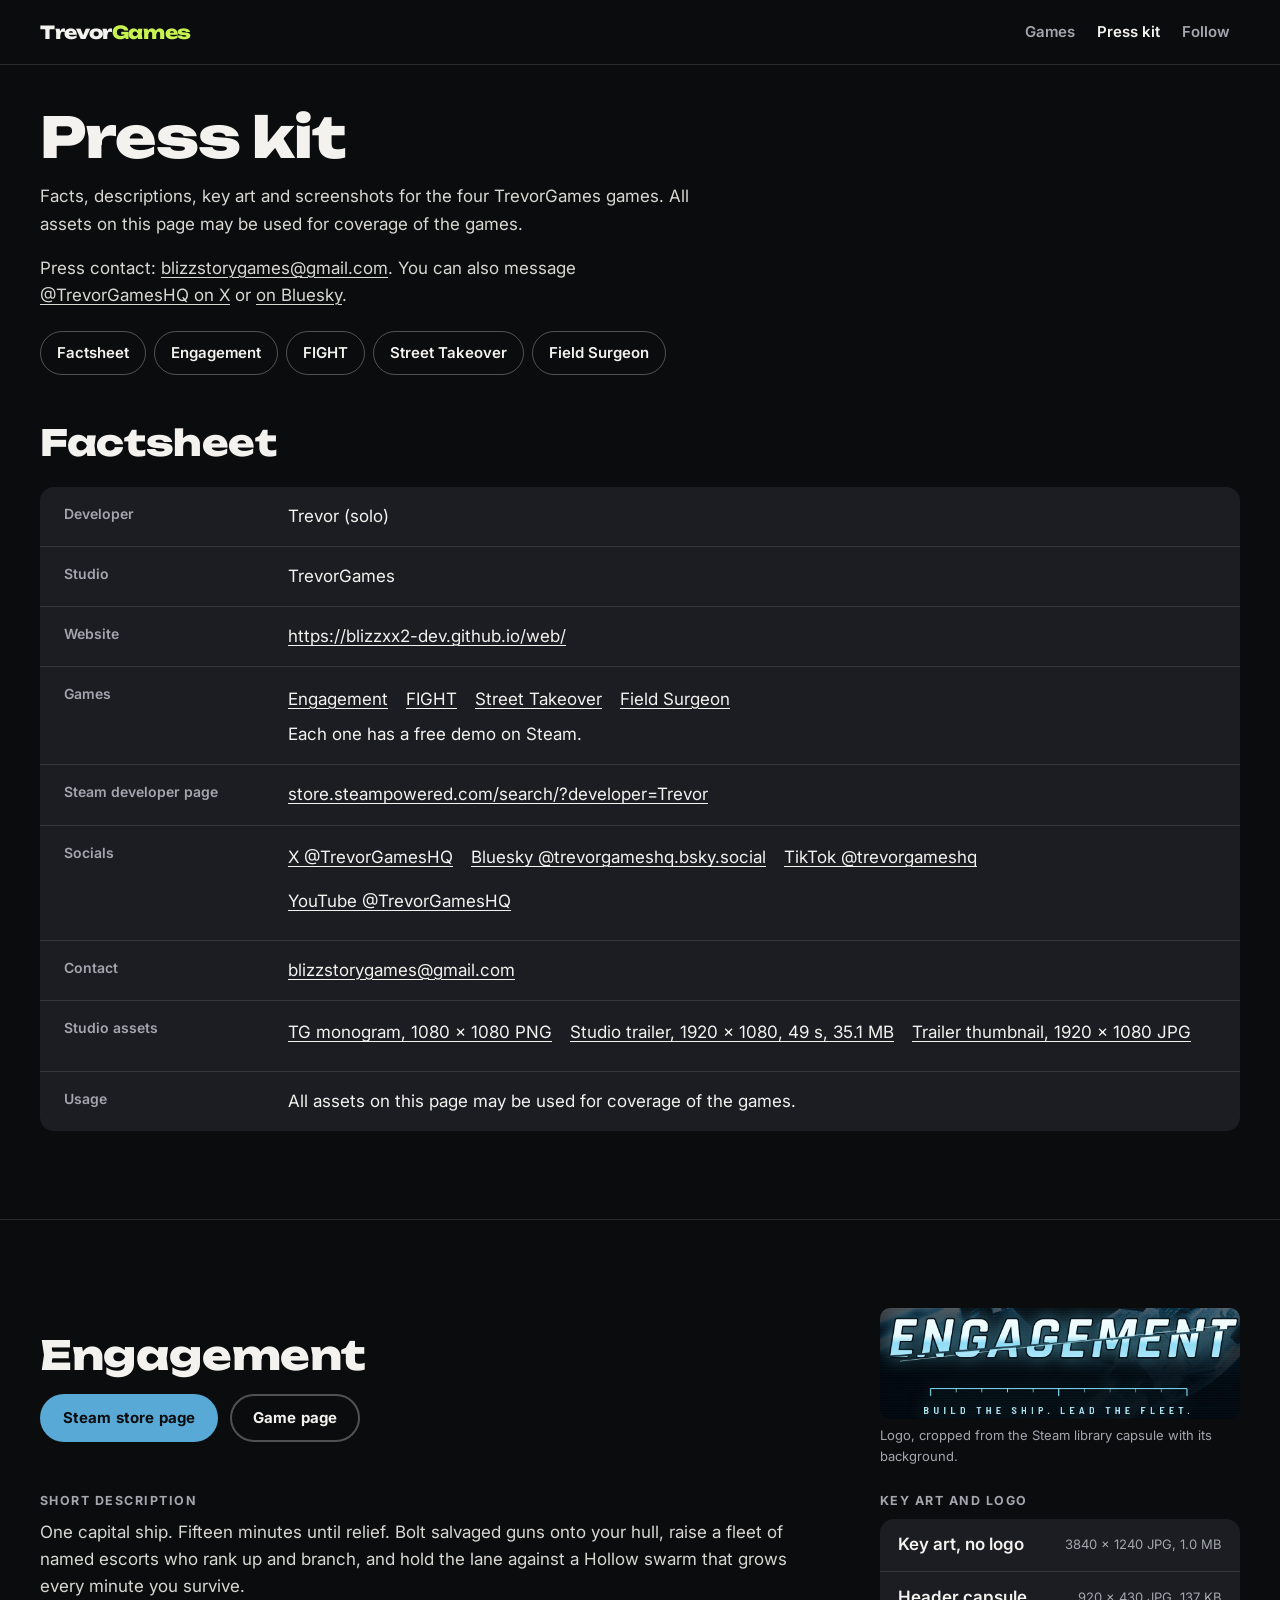
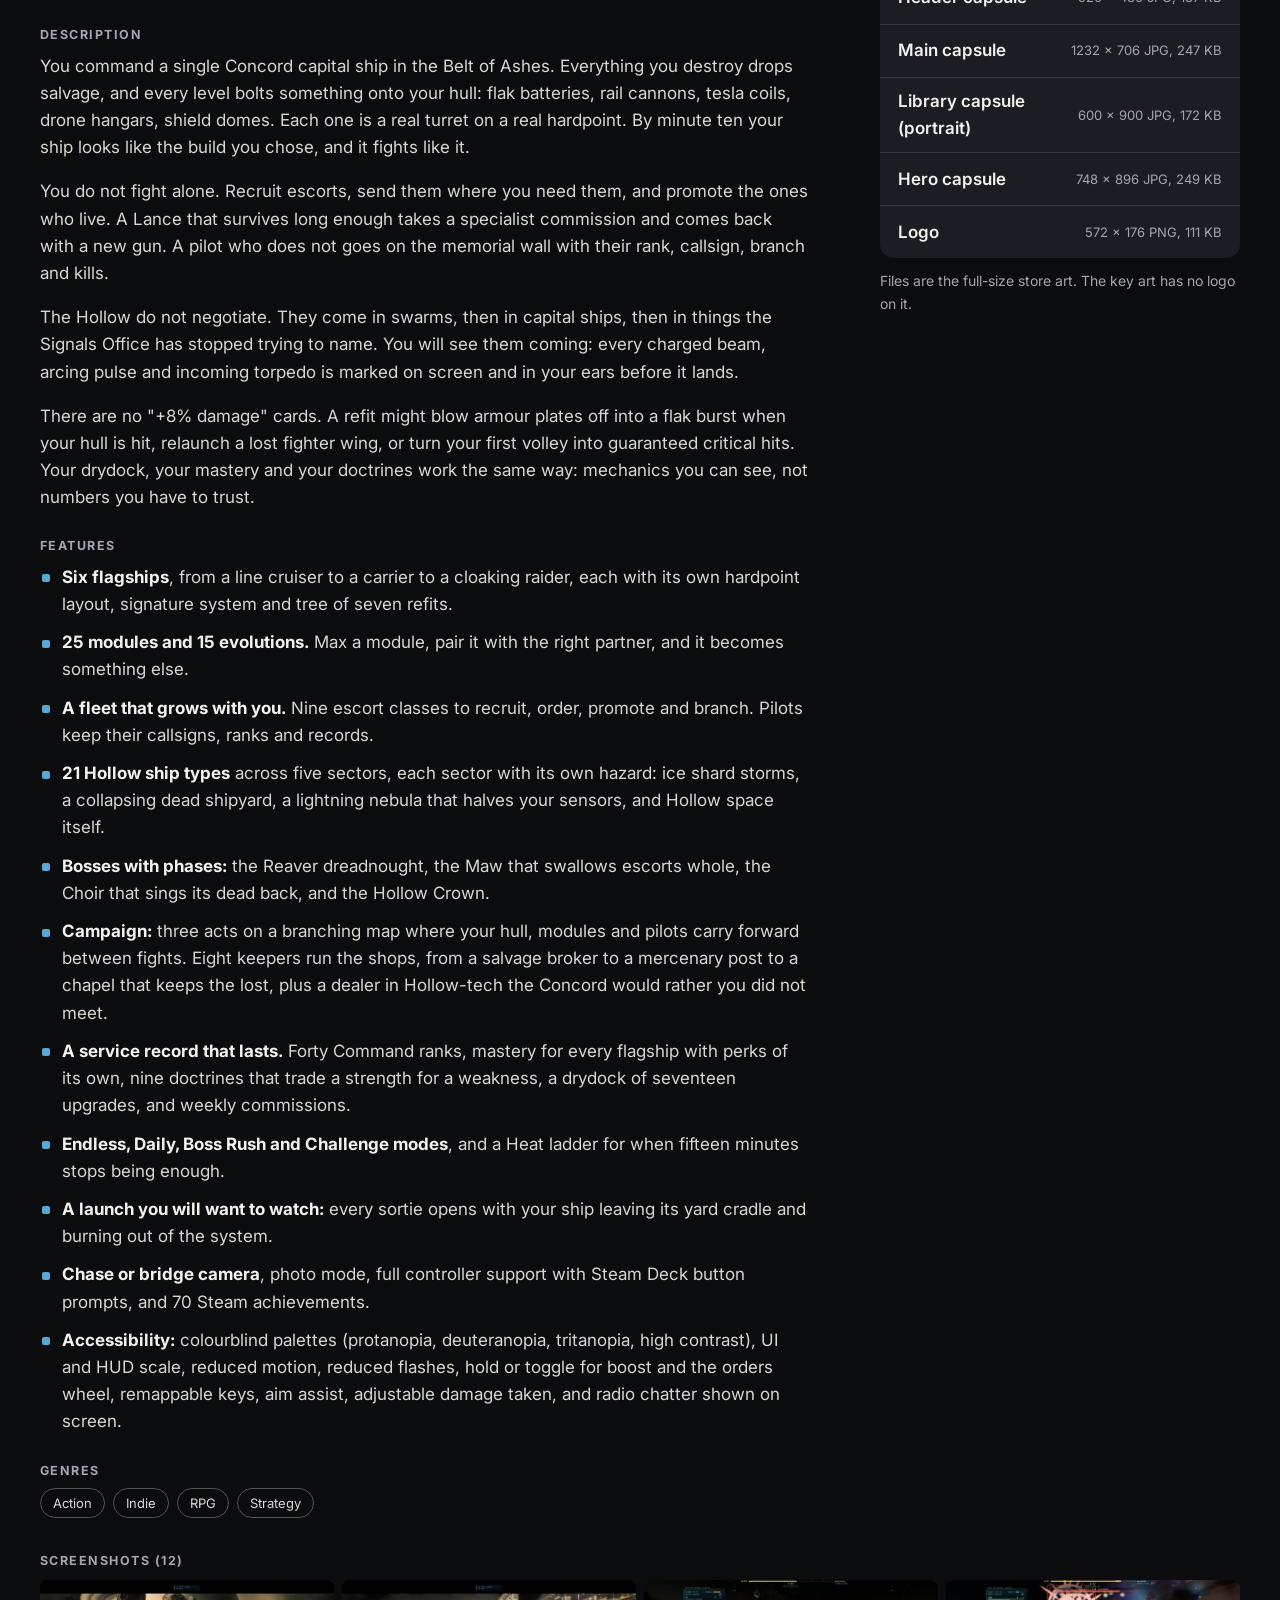
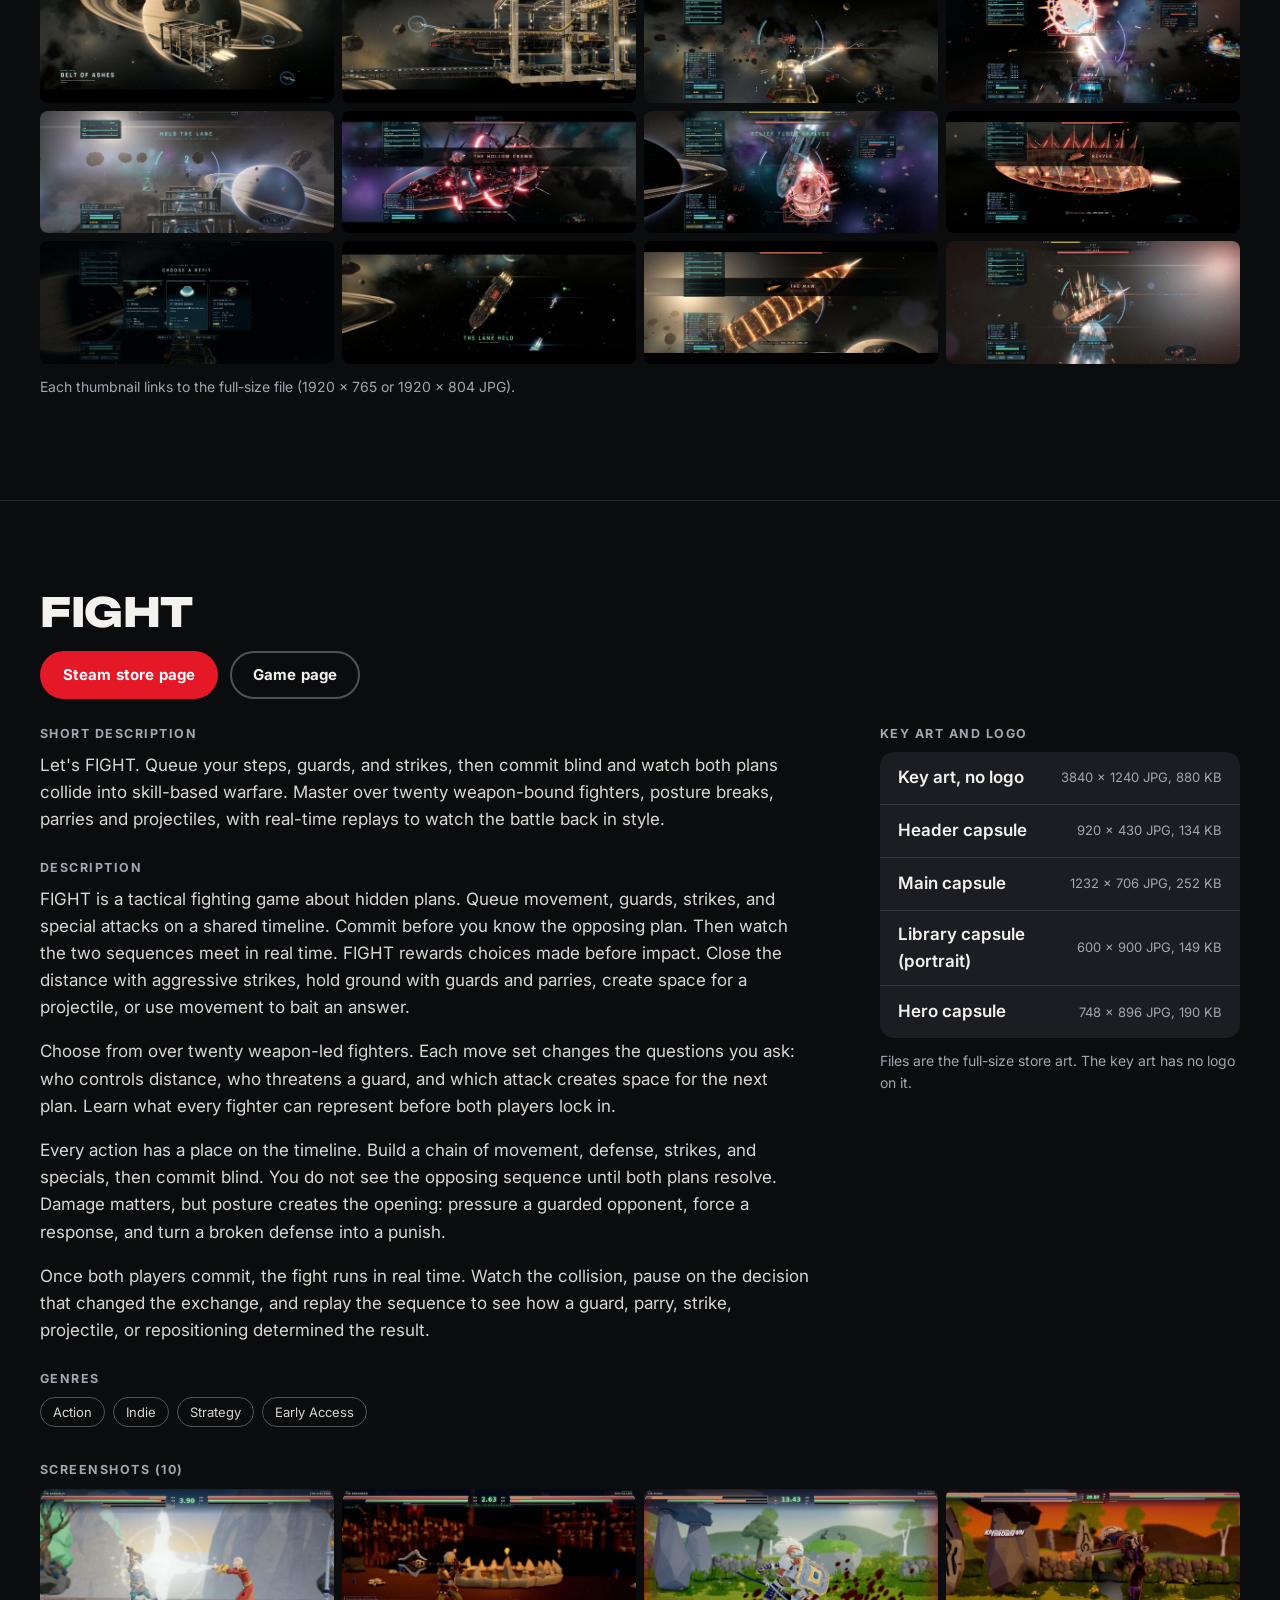
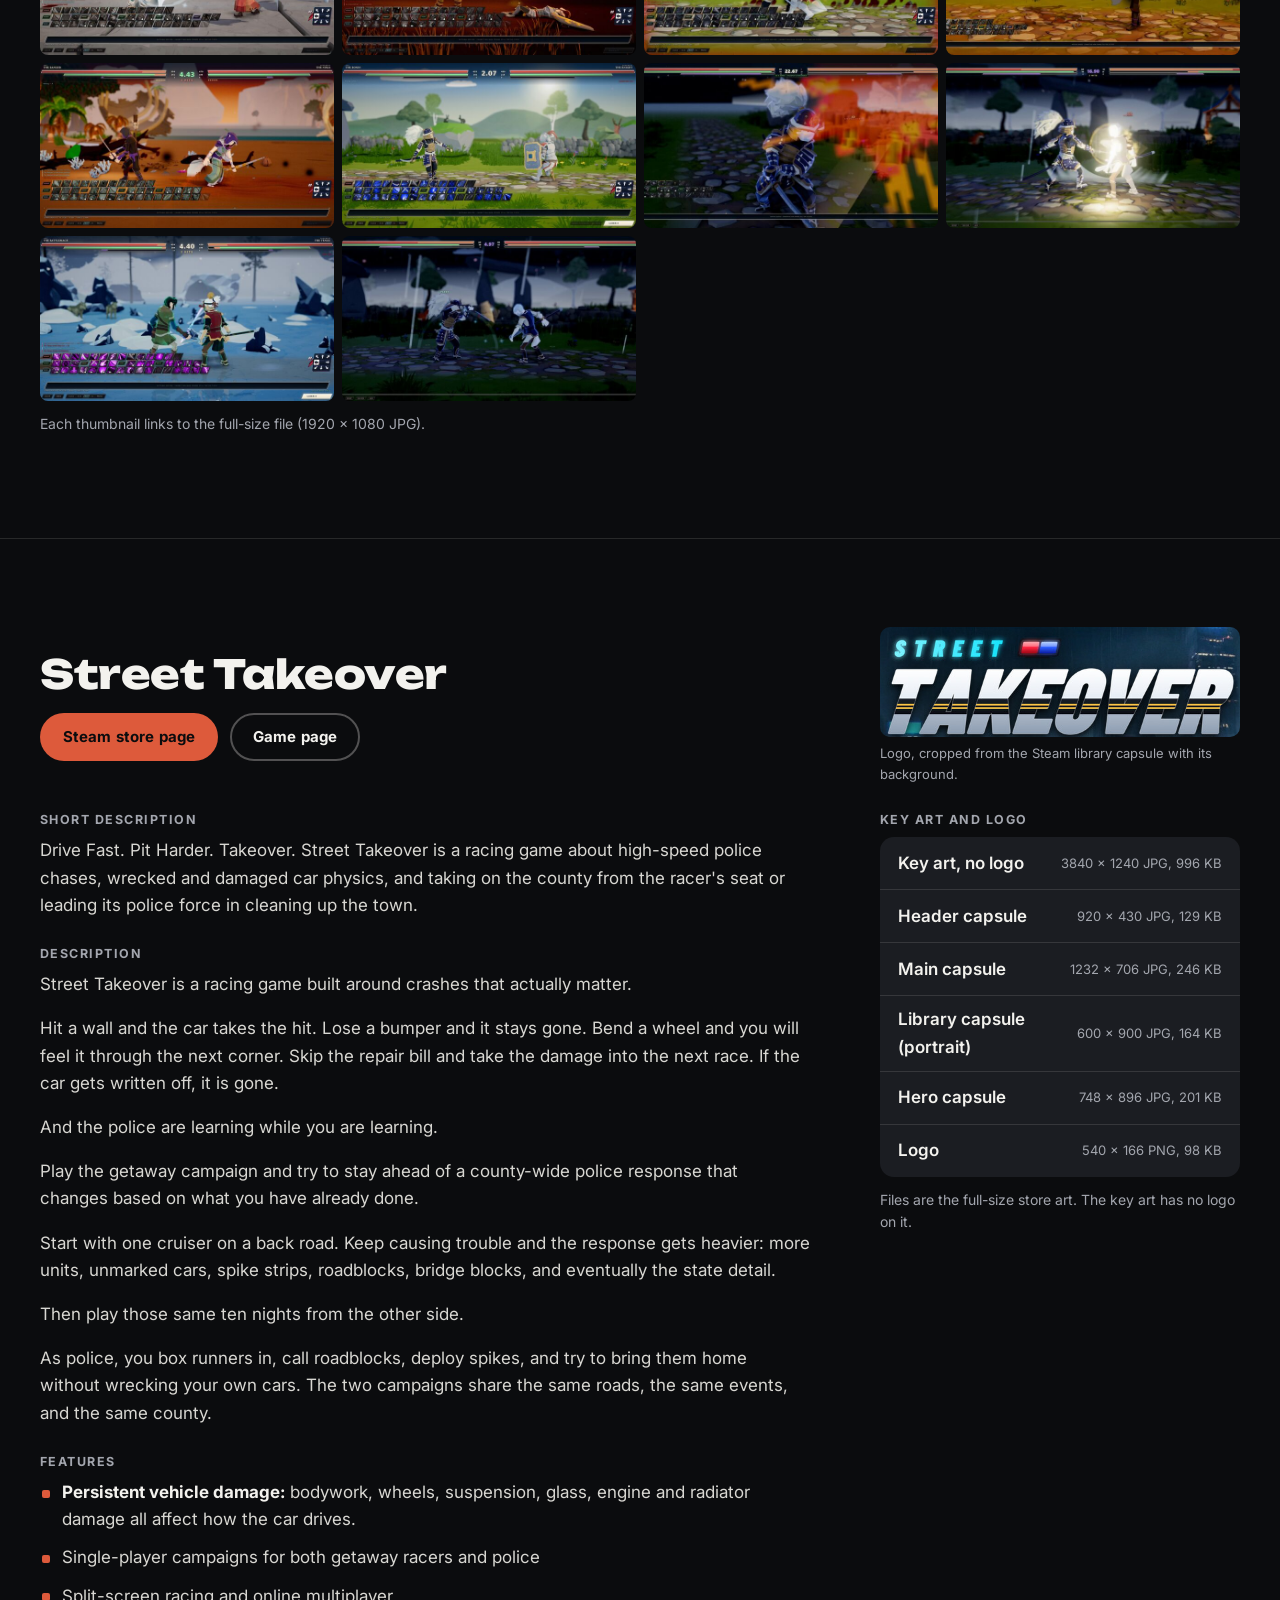
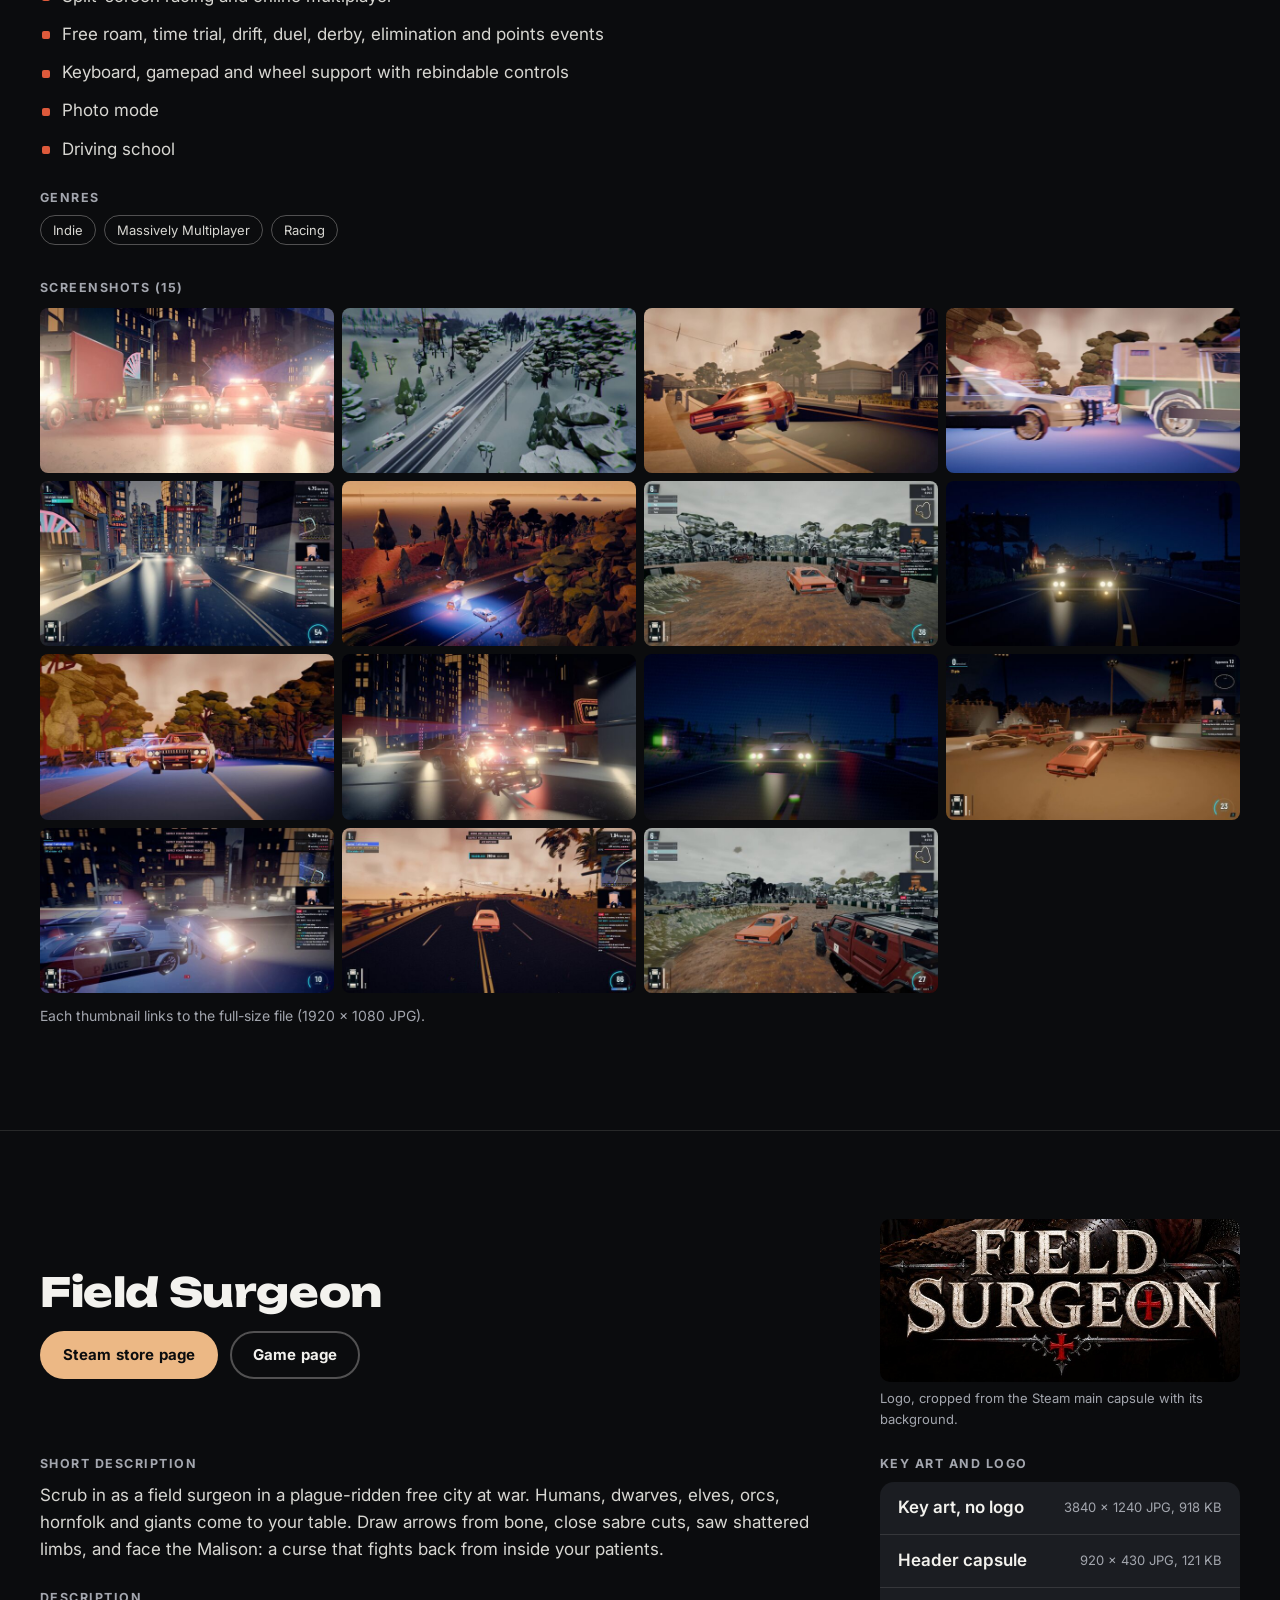
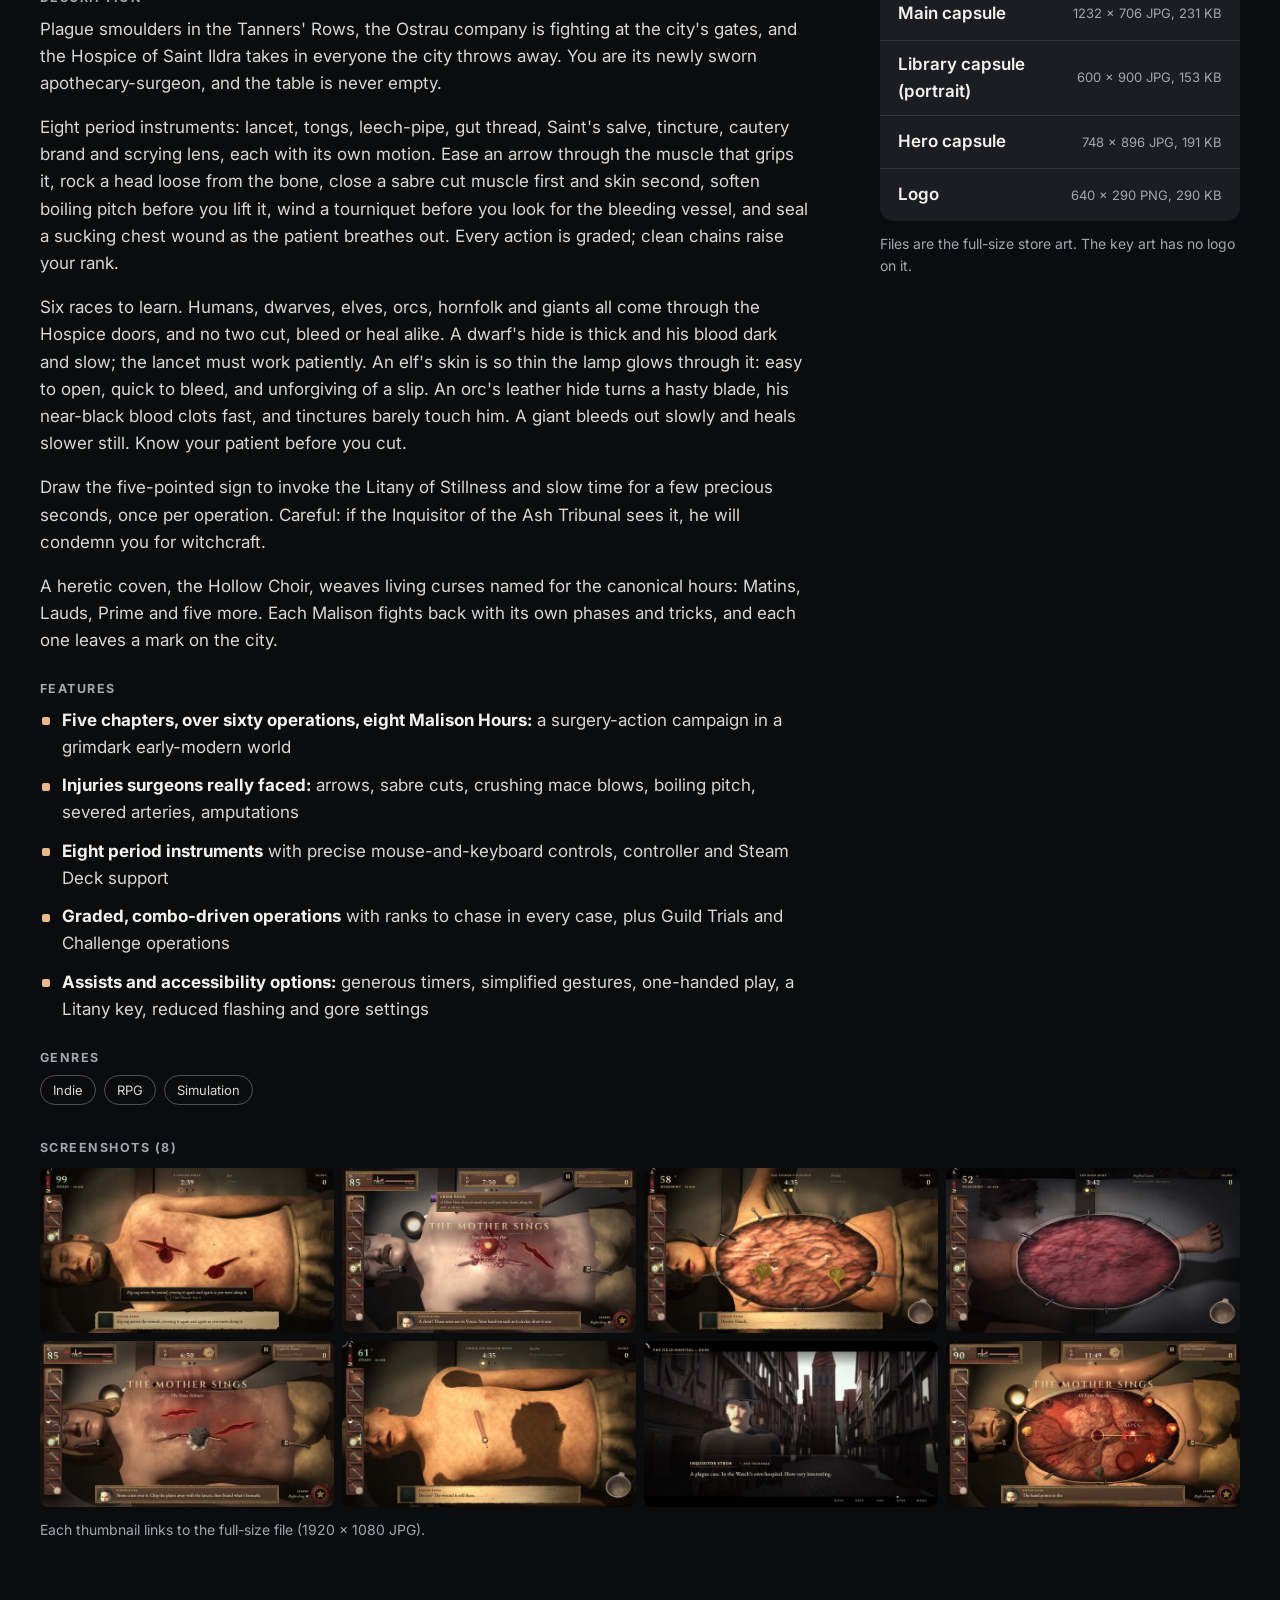
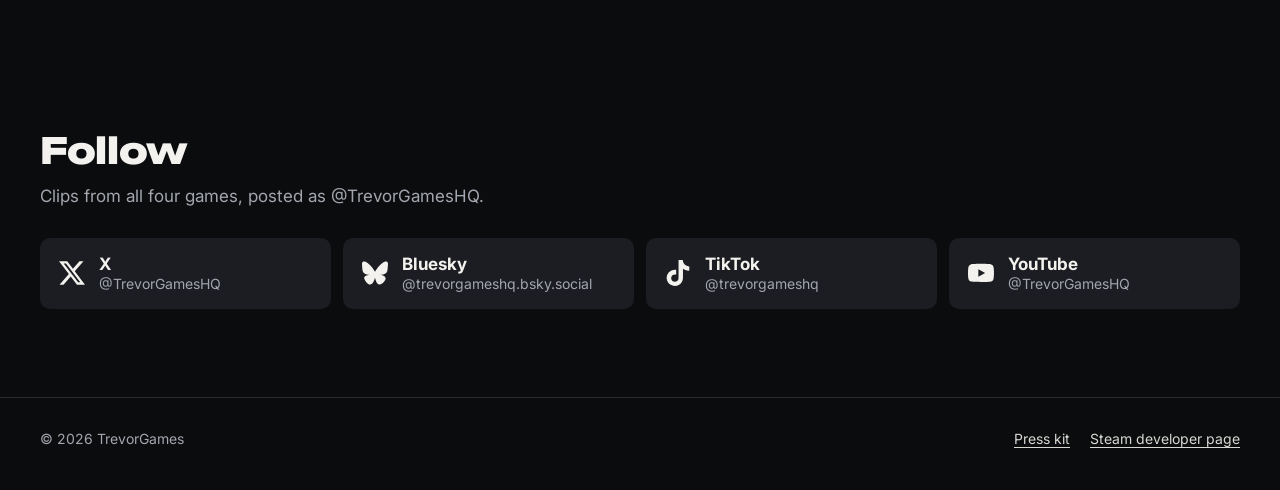
==== commit d69795c1: "Add press email to the press kit Co-Authored-By: Claude Opus 5.5 <noreply@anthropic.com> Claude-Sess" ====
--- a/press/index.html
+++ b/press/index.html
@@ -49,7 +49,7 @@
     <div class="wrap">
       <h1 id="press-title">Press kit</h1>
       <p>Facts, descriptions, key art and screenshots for the four TrevorGames games. All assets on this page may be used for coverage of the games.</p>
-      <p>Contact: message <a href="https://x.com/TrevorGamesHQ">@TrevorGamesHQ on X</a> or <a href="https://bsky.app/profile/trevorgameshq.bsky.social">on Bluesky</a>.</p>
+      <p>Press contact: <a href="mailto:blizzstorygames@gmail.com">blizzstorygames@gmail.com</a>. You can also message <a href="https://x.com/TrevorGamesHQ">@TrevorGamesHQ on X</a> or <a href="https://bsky.app/profile/trevorgameshq.bsky.social">on Bluesky</a>.</p>
       <ul class="jump" aria-label="Jump to a game">
       <li><a href="#factsheet">Factsheet</a></li>
       <li><a href="#engagement">Engagement</a></li>
@@ -83,7 +83,7 @@
             <li><a href="https://www.tiktok.com/@trevorgameshq" rel="me">TikTok @trevorgameshq</a></li>
             <li><a href="https://www.youtube.com/@TrevorGamesHQ" rel="me">YouTube @TrevorGamesHQ</a></li>
           </ul></dd></div>
-        <div><dt>Contact</dt><dd>Message @TrevorGamesHQ on X or Bluesky.</dd></div>
+        <div><dt>Contact</dt><dd><a href="mailto:blizzstorygames@gmail.com">blizzstorygames@gmail.com</a></dd></div>
         <div><dt>Studio assets</dt><dd>
           <ul class="inline-list">
             <li><a href="../trevorgames/avatar_1080.png" download>TG monogram, 1080 × 1080 PNG</a></li>
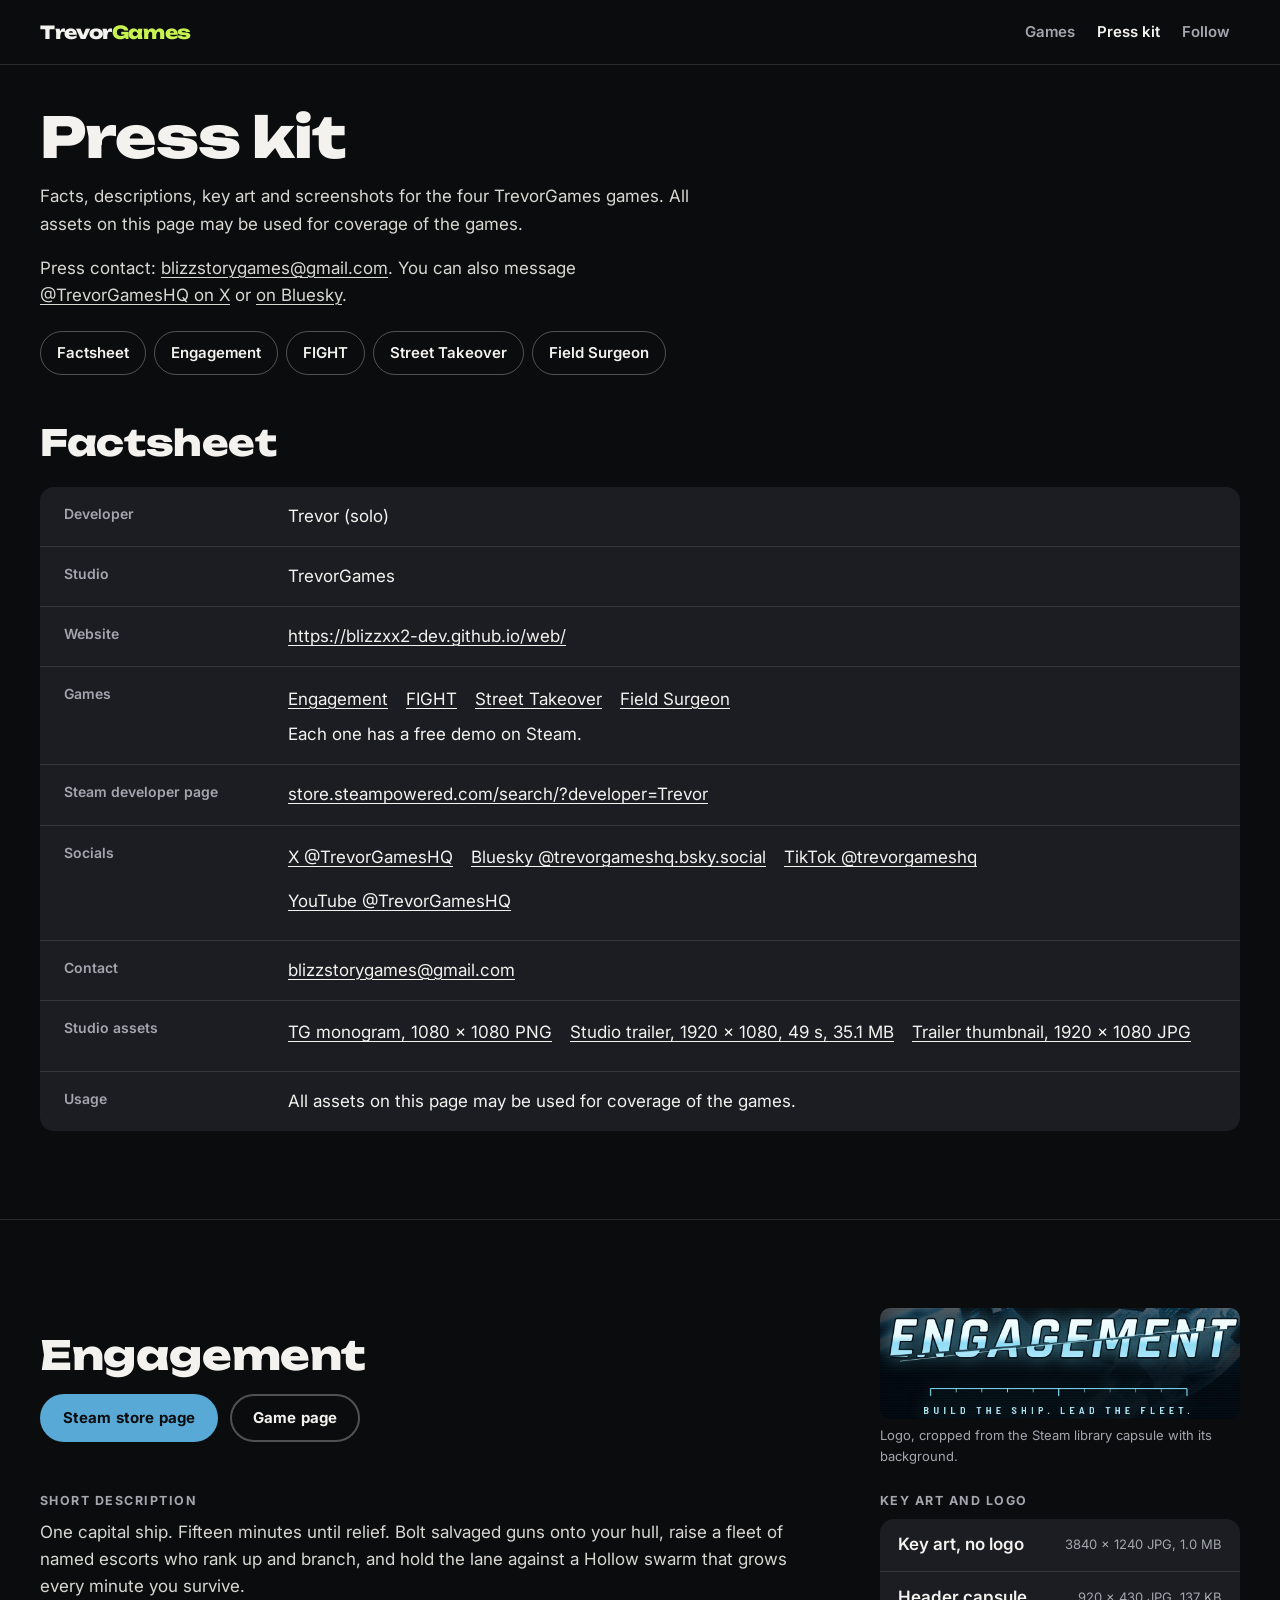
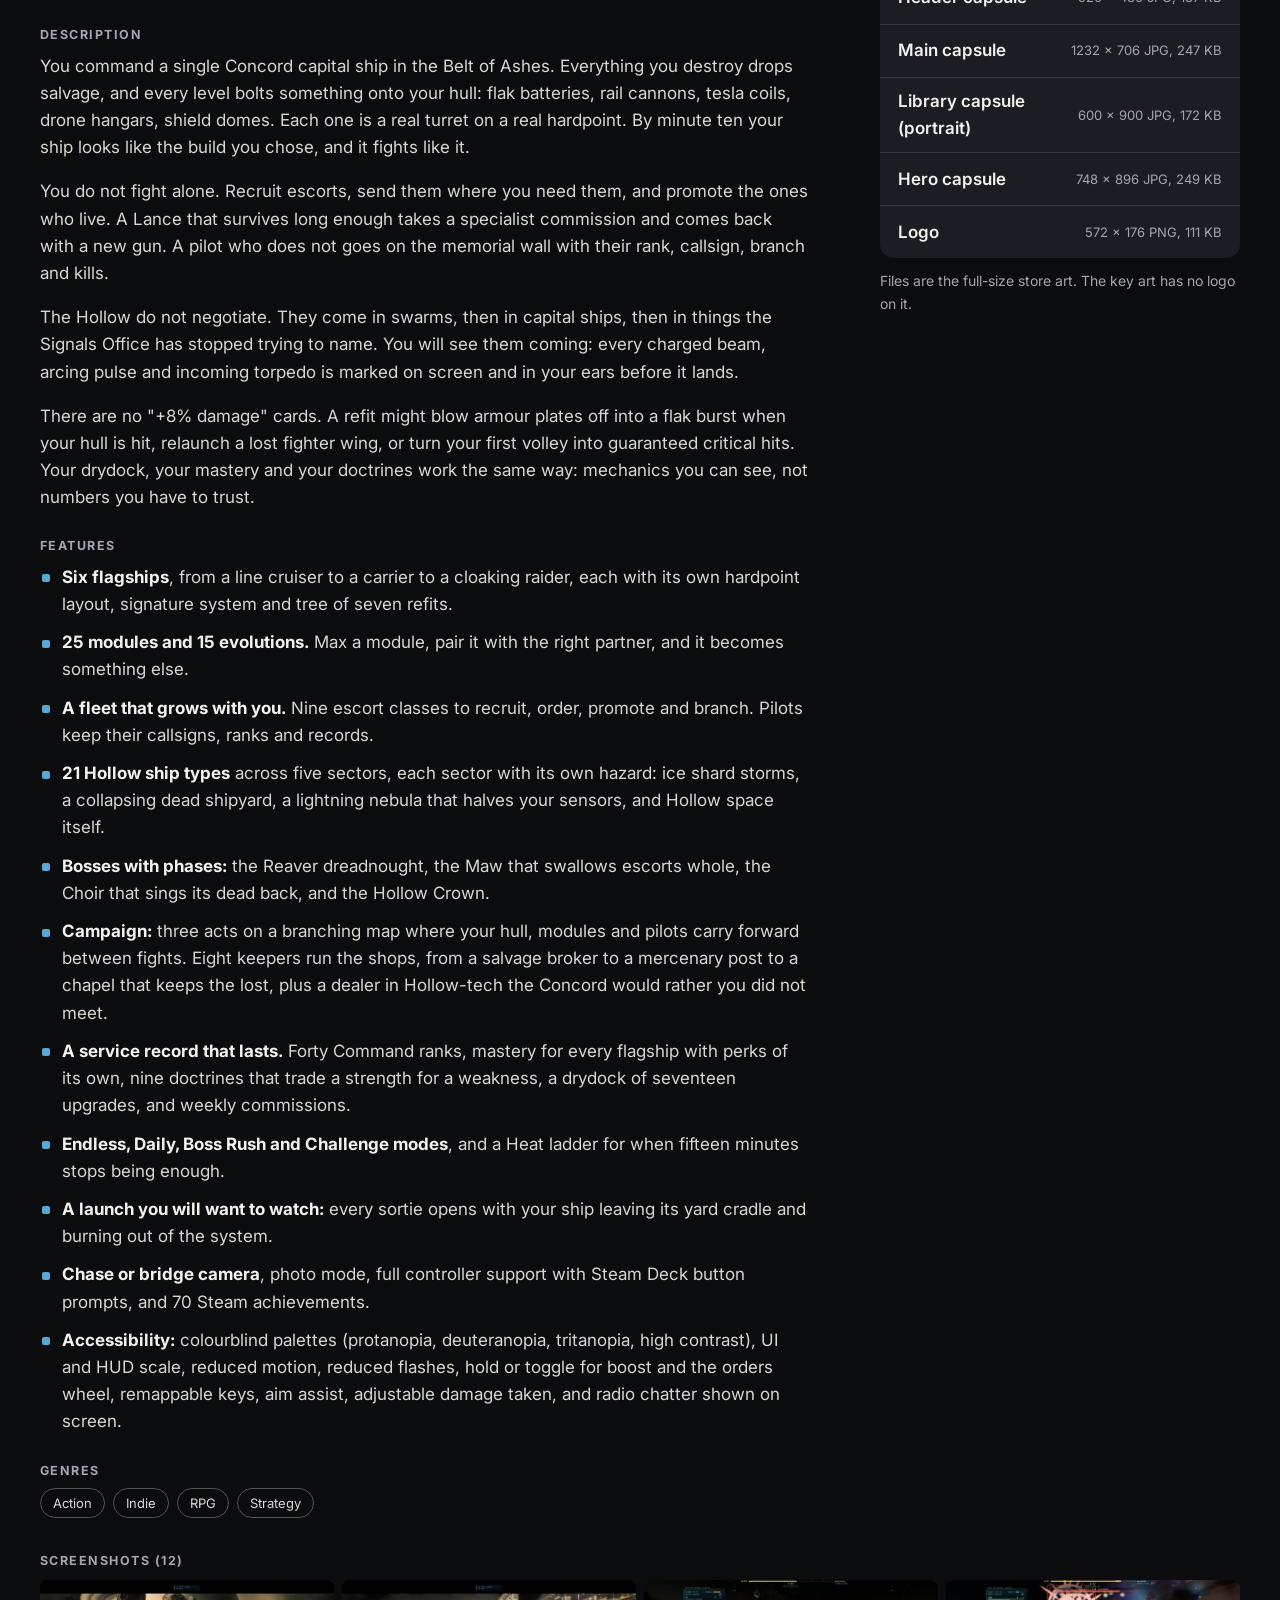
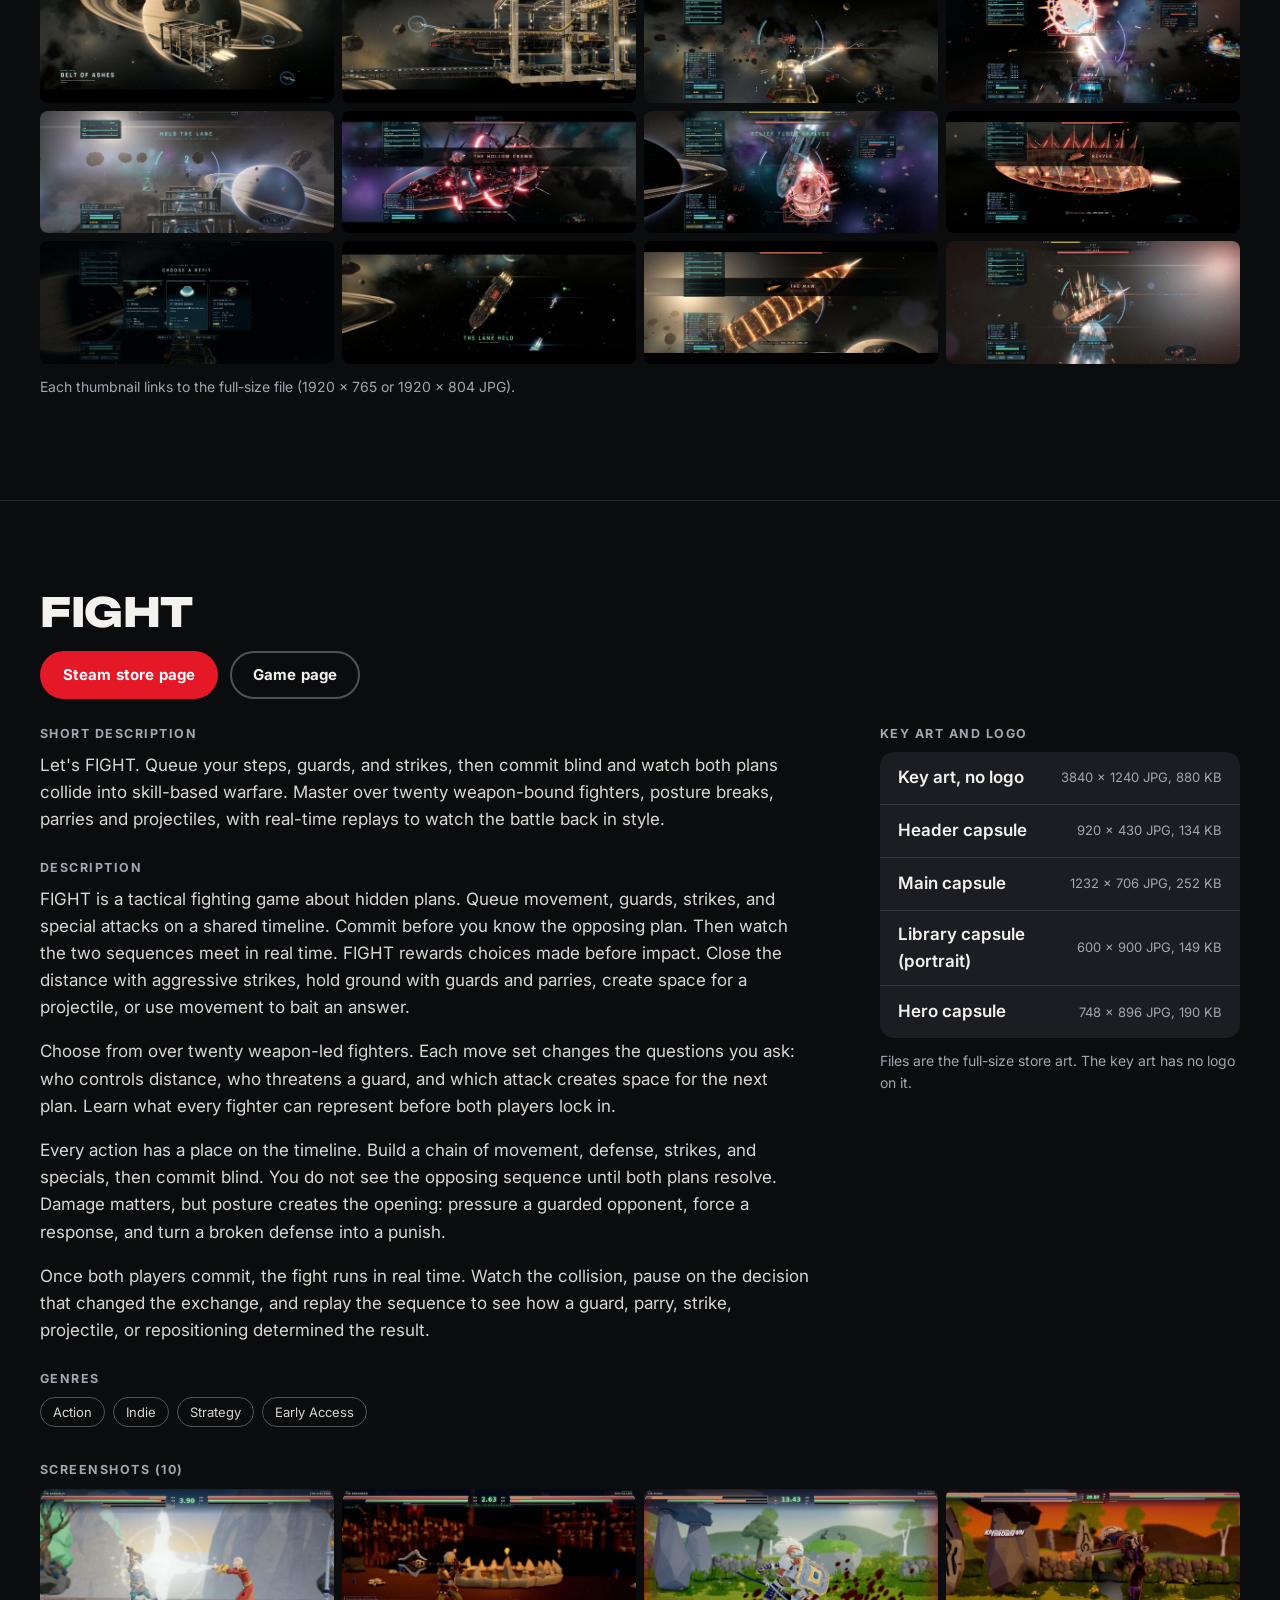
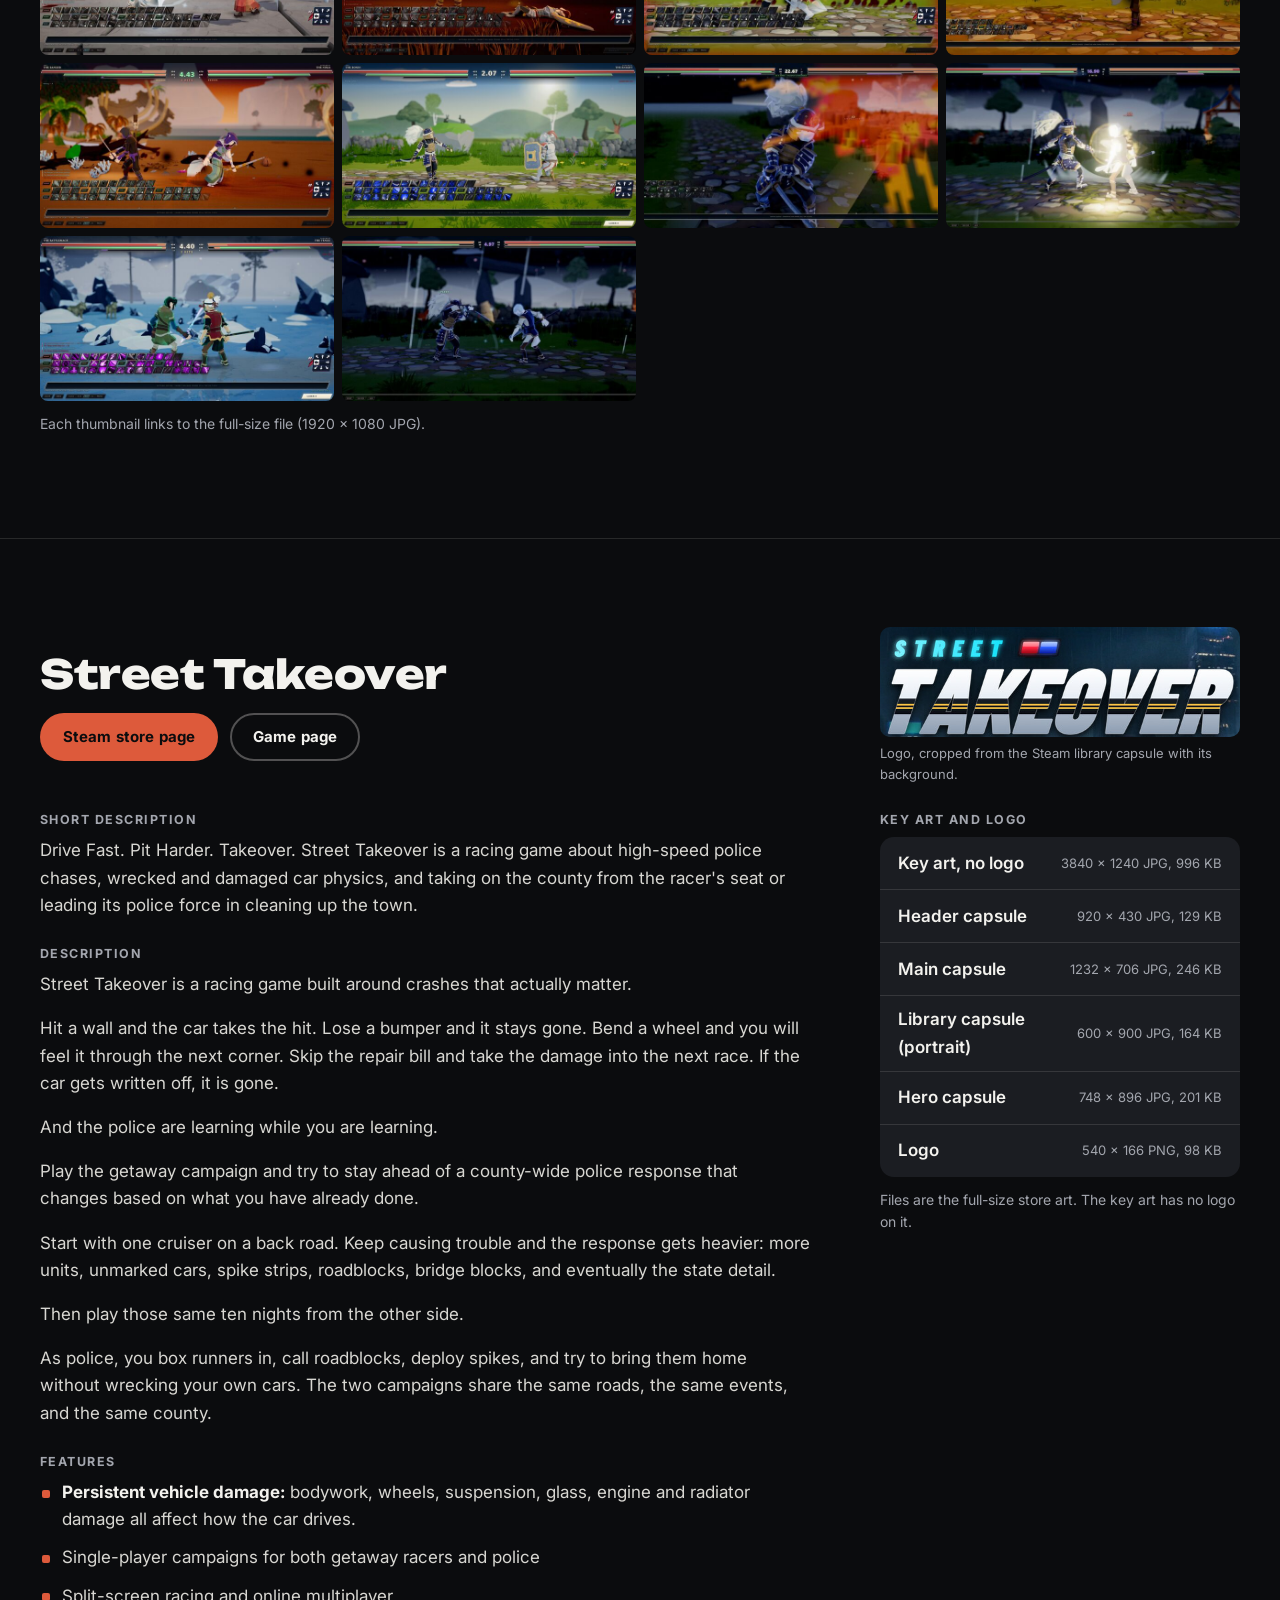
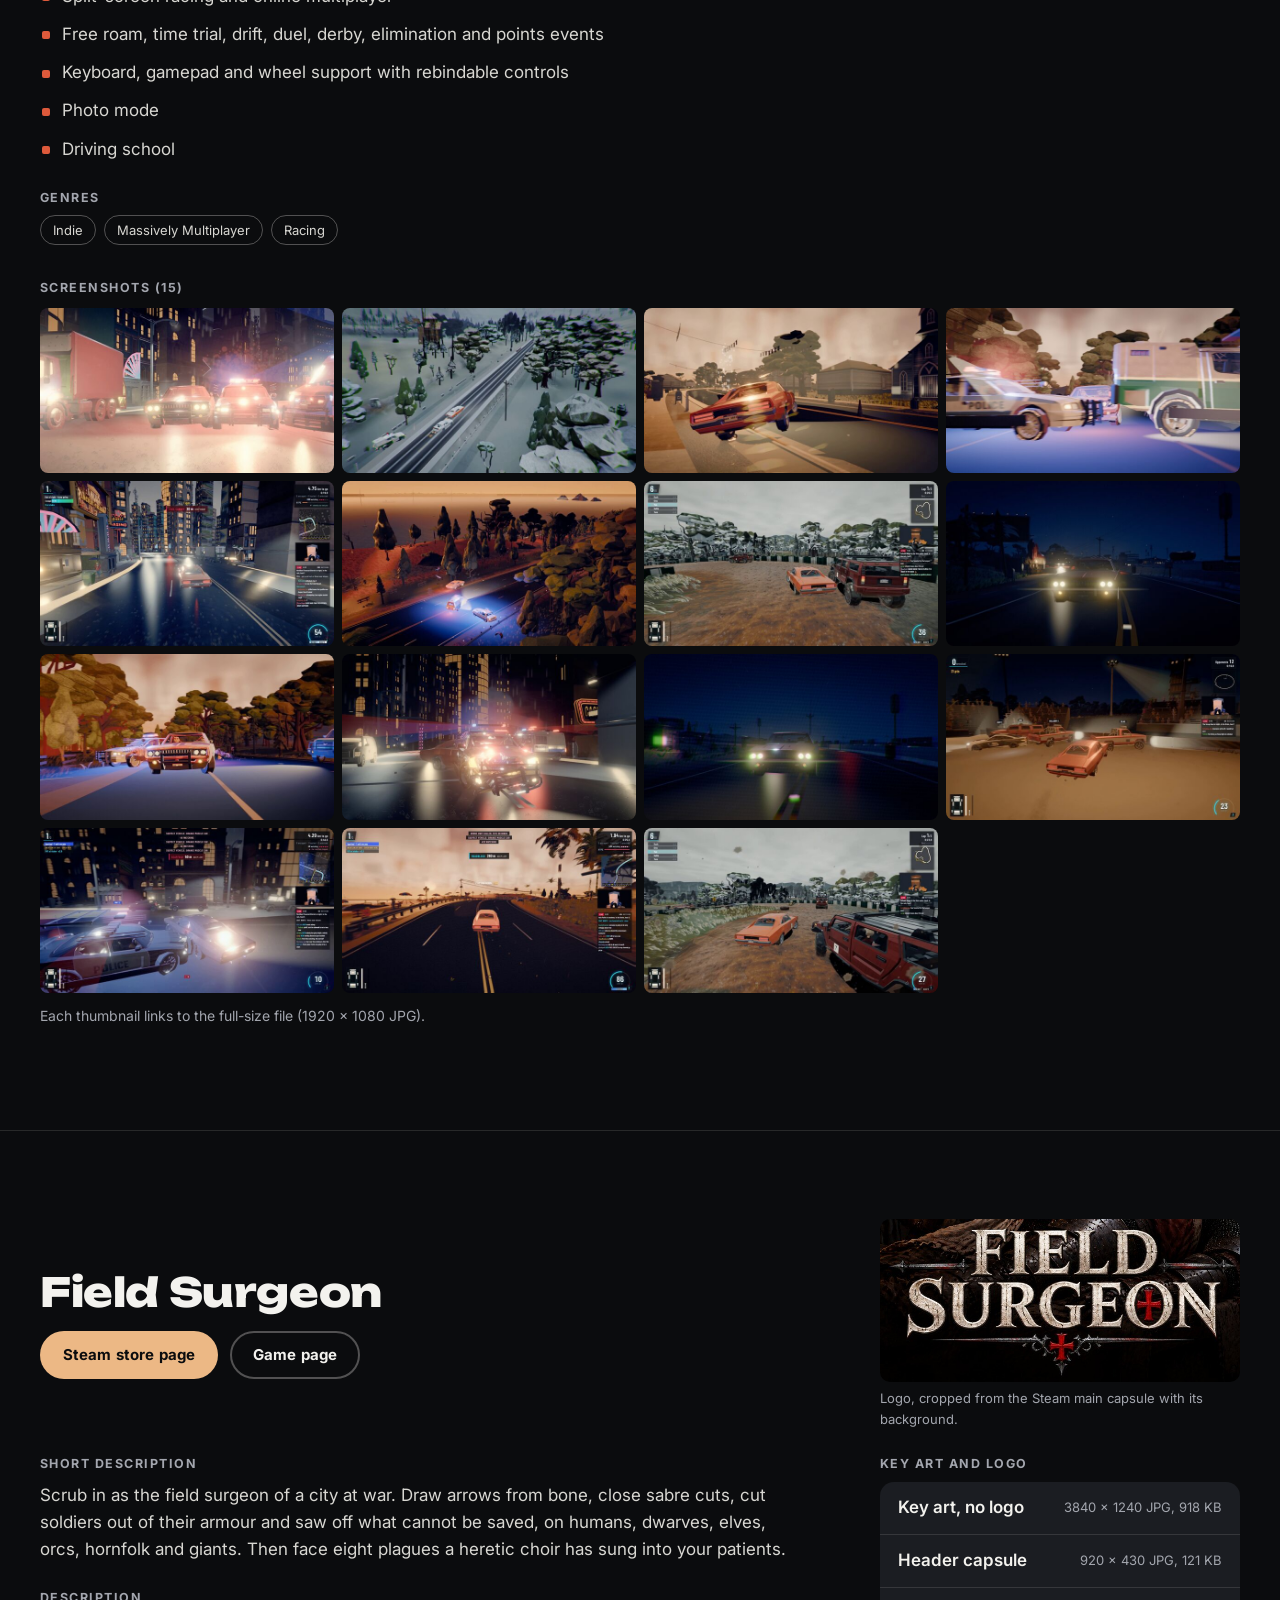
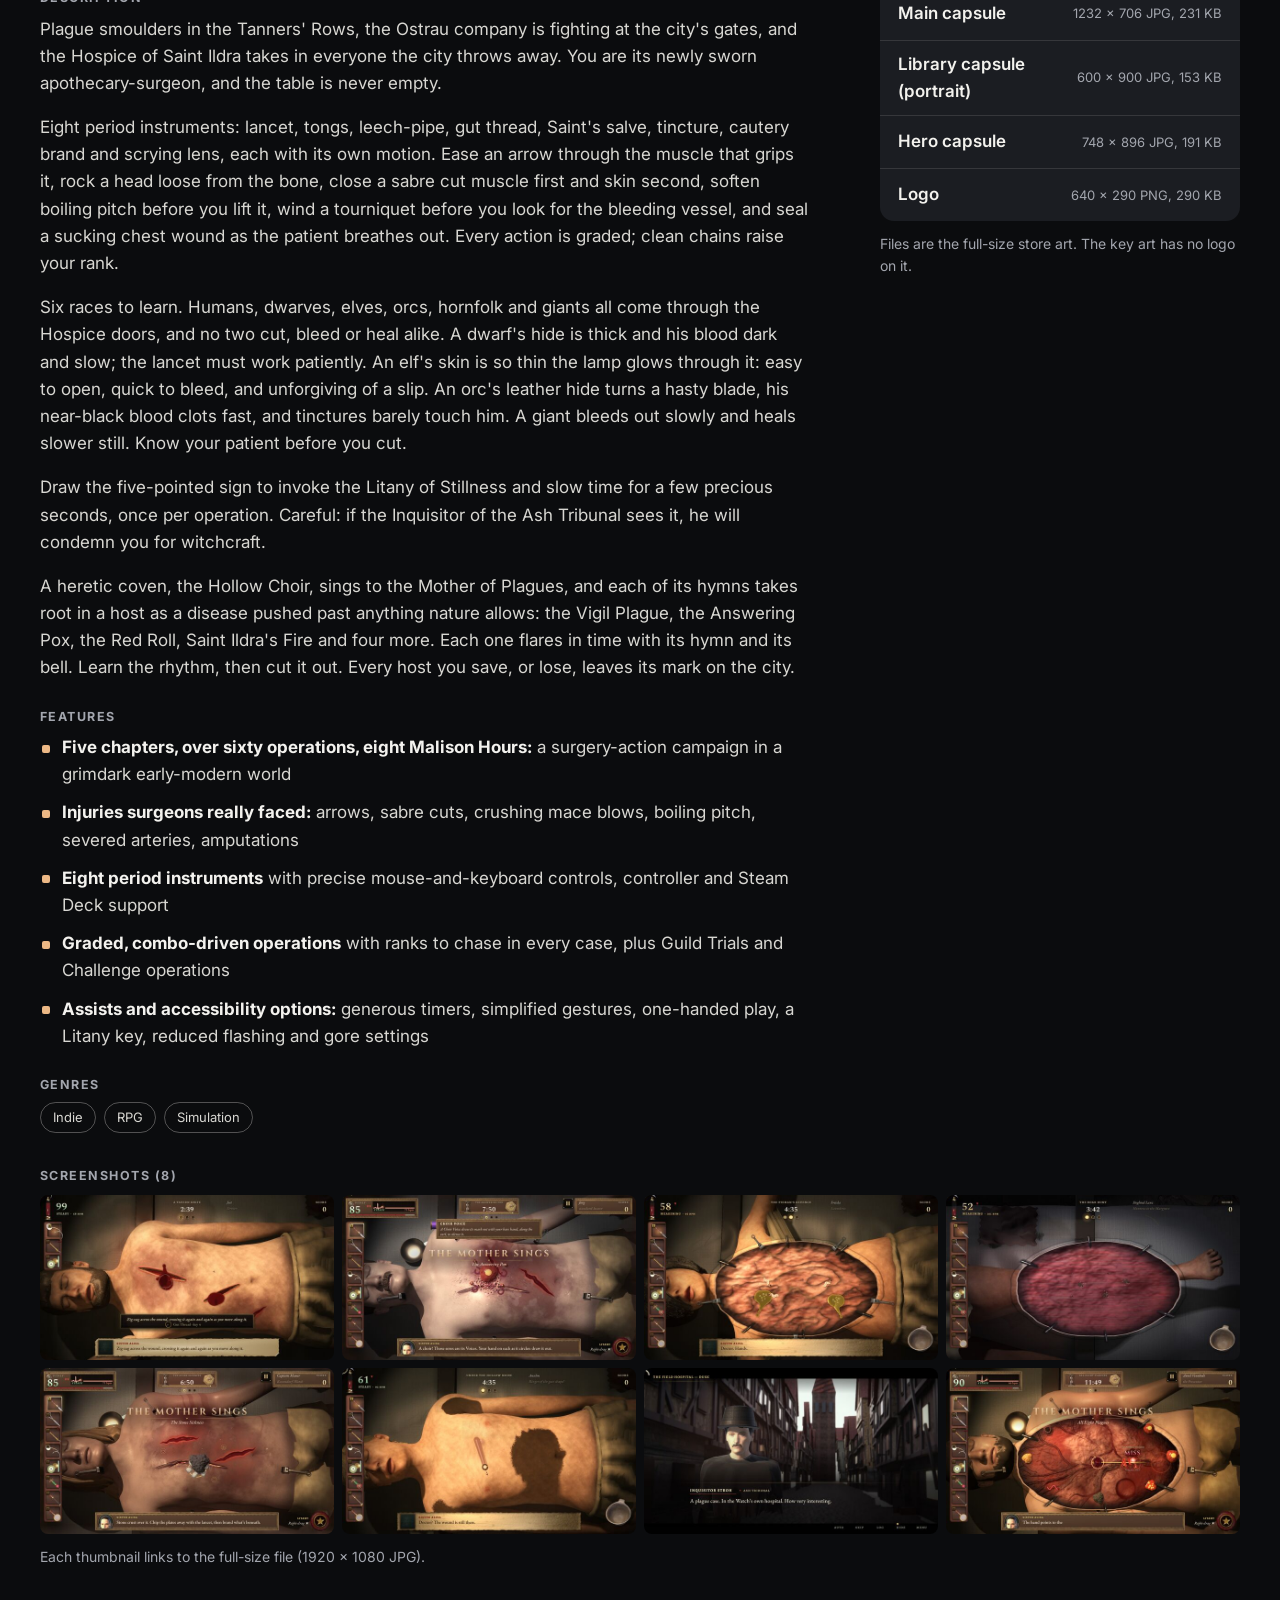
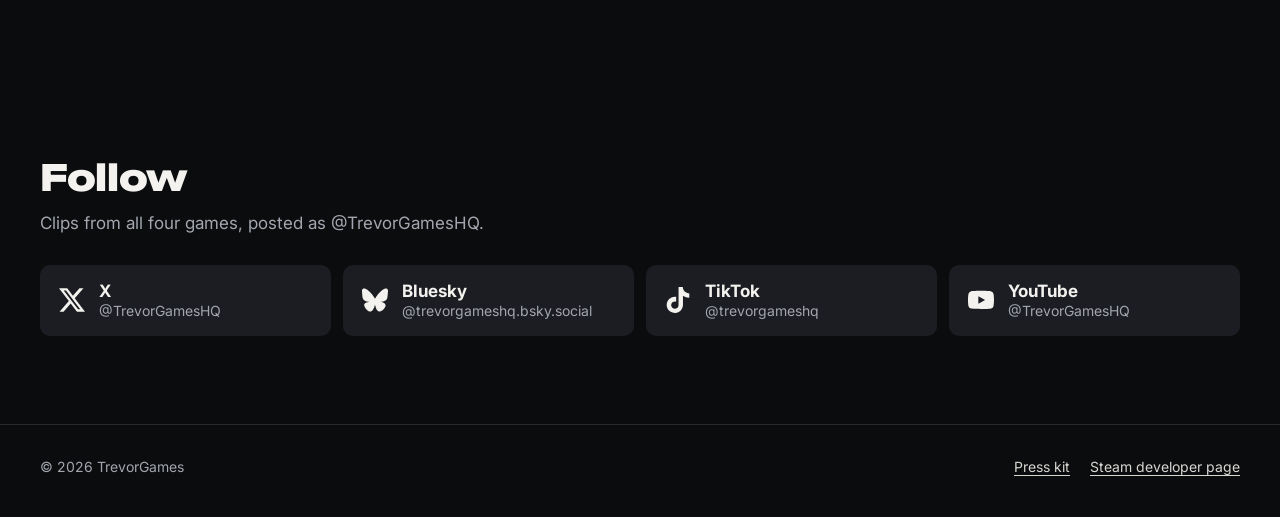
==== commit 9f9a48fa: "Match Field Surgeon copy to its updated Steam page The store's short description and its 'Plagues th" ====
--- a/press/index.html
+++ b/press/index.html
@@ -334,14 +334,14 @@
     <div class="press-cols">
       <div>
           <h3>Short description</h3>
-          <div class="prose"><p>Scrub in as a field surgeon in a plague-ridden free city at war. Humans, dwarves, elves, orcs, hornfolk and giants come to your table. Draw arrows from bone, close sabre cuts, saw shattered limbs, and face the Malison: a curse that fights back from inside your patients.</p></div>
+          <div class="prose"><p>Scrub in as the field surgeon of a city at war. Draw arrows from bone, close sabre cuts, cut soldiers out of their armour and saw off what cannot be saved, on humans, dwarves, elves, orcs, hornfolk and giants. Then face eight plagues a heretic choir has sung into your patients.</p></div>
           <h3>Description</h3>
           <div class="prose">
           <p>Plague smoulders in the Tanners' Rows, the Ostrau company is fighting at the city's gates, and the Hospice of Saint Ildra takes in everyone the city throws away. You are its newly sworn apothecary-surgeon, and the table is never empty.</p>
           <p>Eight period instruments: lancet, tongs, leech-pipe, gut thread, Saint's salve, tincture, cautery brand and scrying lens, each with its own motion. Ease an arrow through the muscle that grips it, rock a head loose from the bone, close a sabre cut muscle first and skin second, soften boiling pitch before you lift it, wind a tourniquet before you look for the bleeding vessel, and seal a sucking chest wound as the patient breathes out. Every action is graded; clean chains raise your rank.</p>
           <p>Six races to learn. Humans, dwarves, elves, orcs, hornfolk and giants all come through the Hospice doors, and no two cut, bleed or heal alike. A dwarf's hide is thick and his blood dark and slow; the lancet must work patiently. An elf's skin is so thin the lamp glows through it: easy to open, quick to bleed, and unforgiving of a slip. An orc's leather hide turns a hasty blade, his near-black blood clots fast, and tinctures barely touch him. A giant bleeds out slowly and heals slower still. Know your patient before you cut.</p>
           <p>Draw the five-pointed sign to invoke the Litany of Stillness and slow time for a few precious seconds, once per operation. Careful: if the Inquisitor of the Ash Tribunal sees it, he will condemn you for witchcraft.</p>
-          <p>A heretic coven, the Hollow Choir, weaves living curses named for the canonical hours: Matins, Lauds, Prime and five more. Each Malison fights back with its own phases and tricks, and each one leaves a mark on the city.</p>
+          <p>A heretic coven, the Hollow Choir, sings to the Mother of Plagues, and each of its hymns takes root in a host as a disease pushed past anything nature allows: the Vigil Plague, the Answering Pox, the Red Roll, Saint Ildra's Fire and four more. Each one flares in time with its hymn and its bell. Learn the rhythm, then cut it out. Every host you save, or lose, leaves its mark on the city.</p>
           </div>
           <h3>Features</h3>
           <div class="prose">
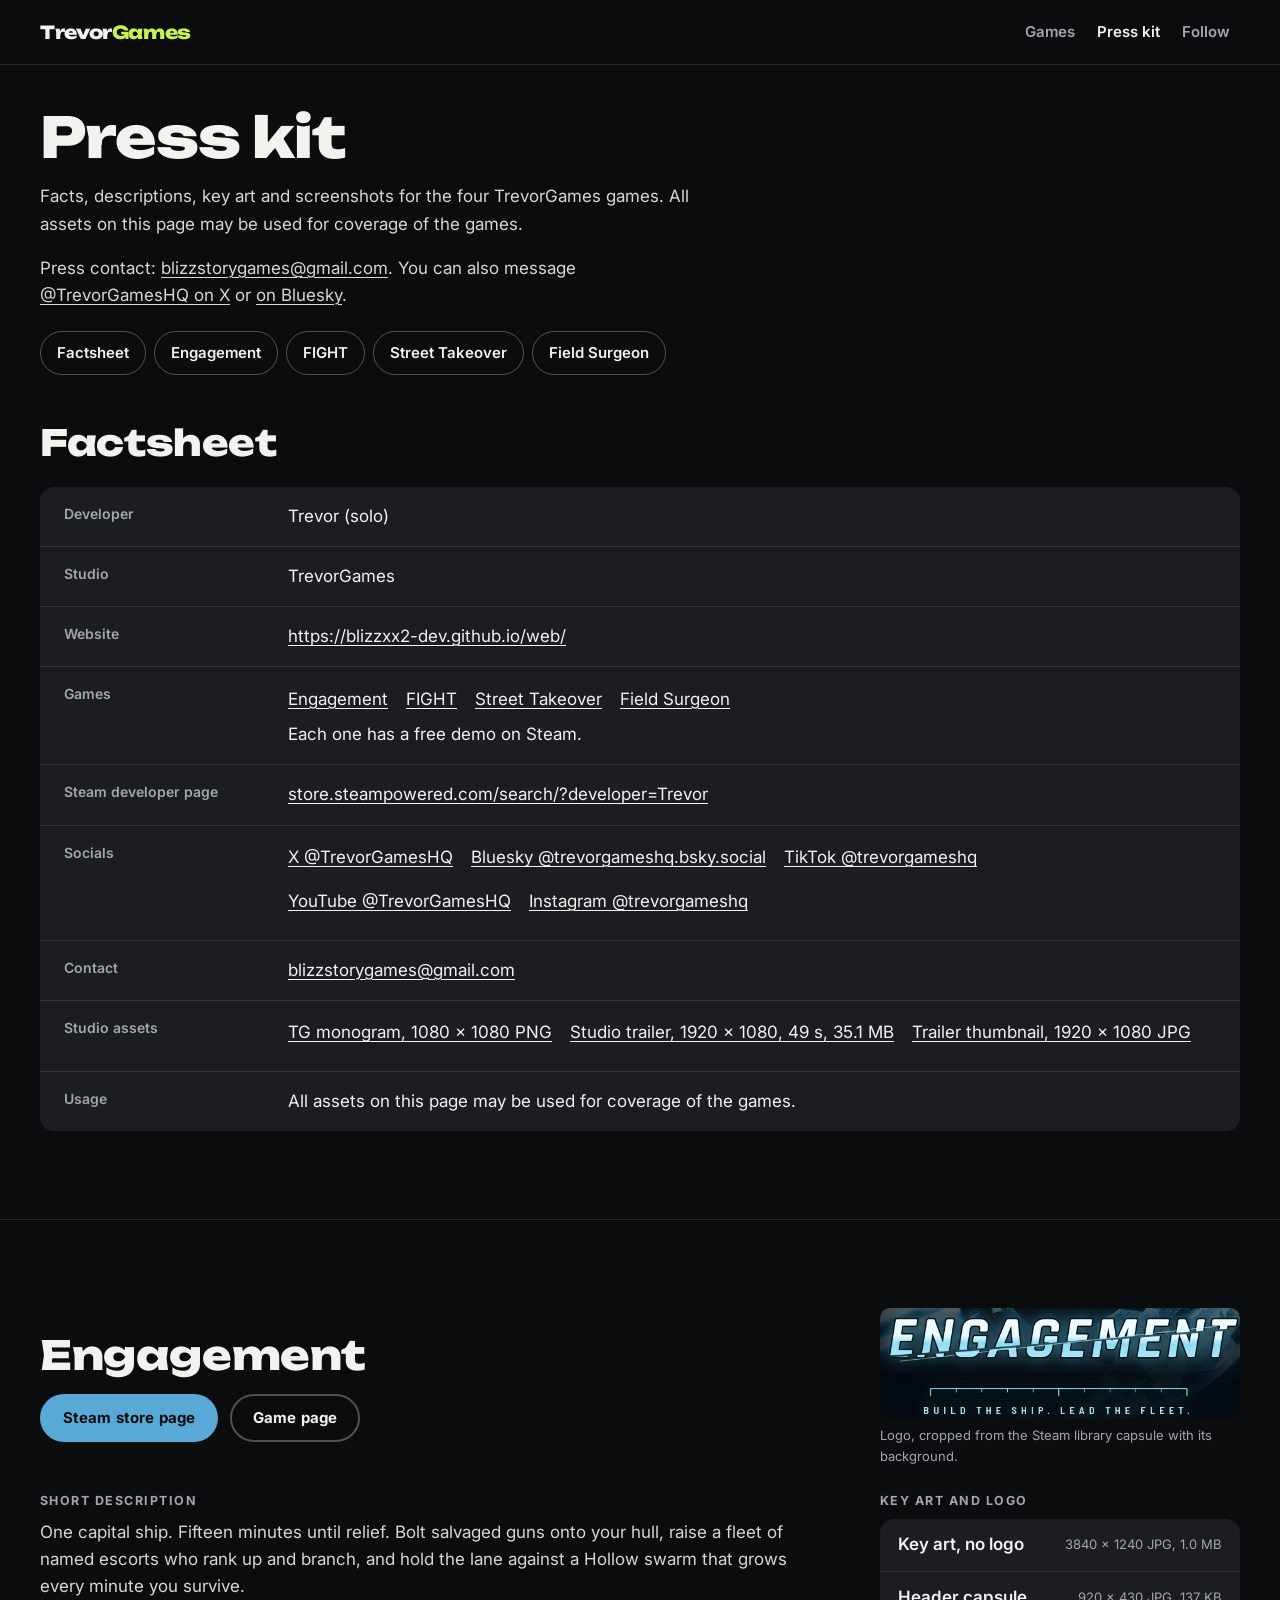
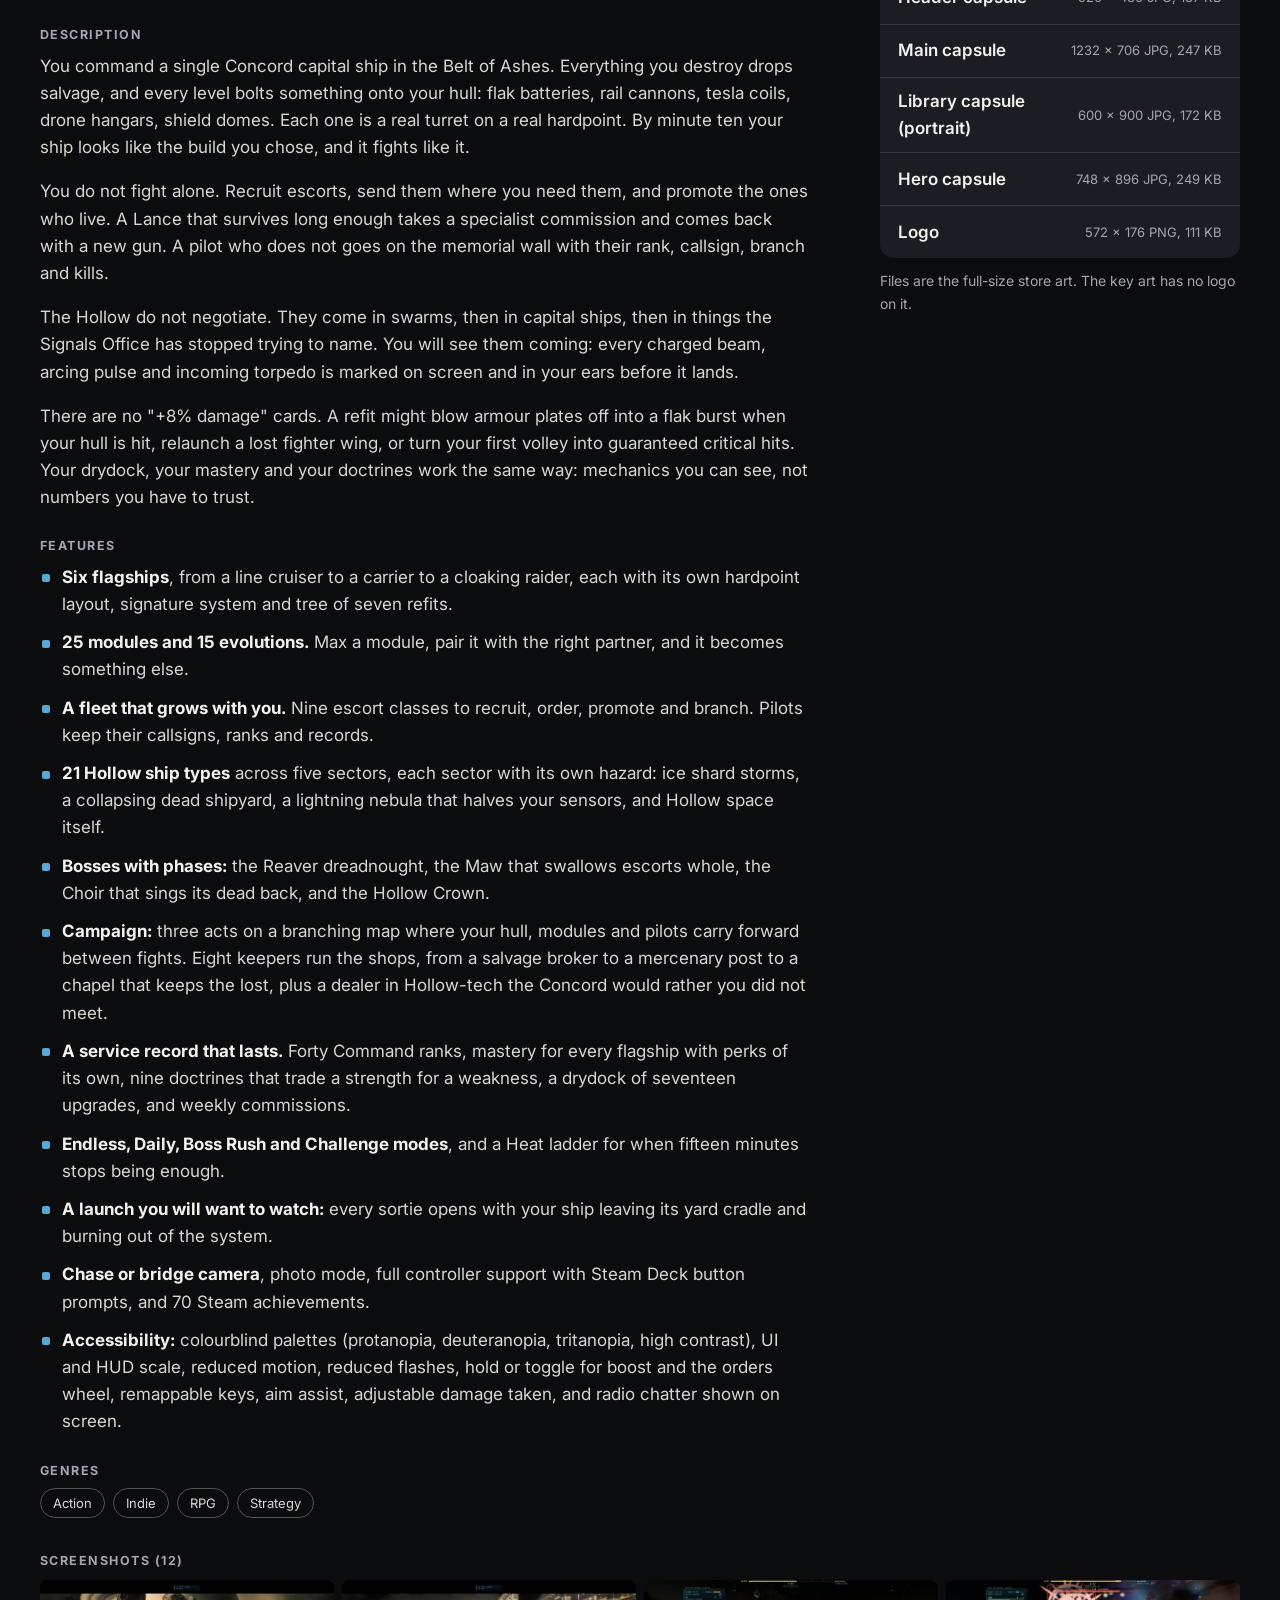
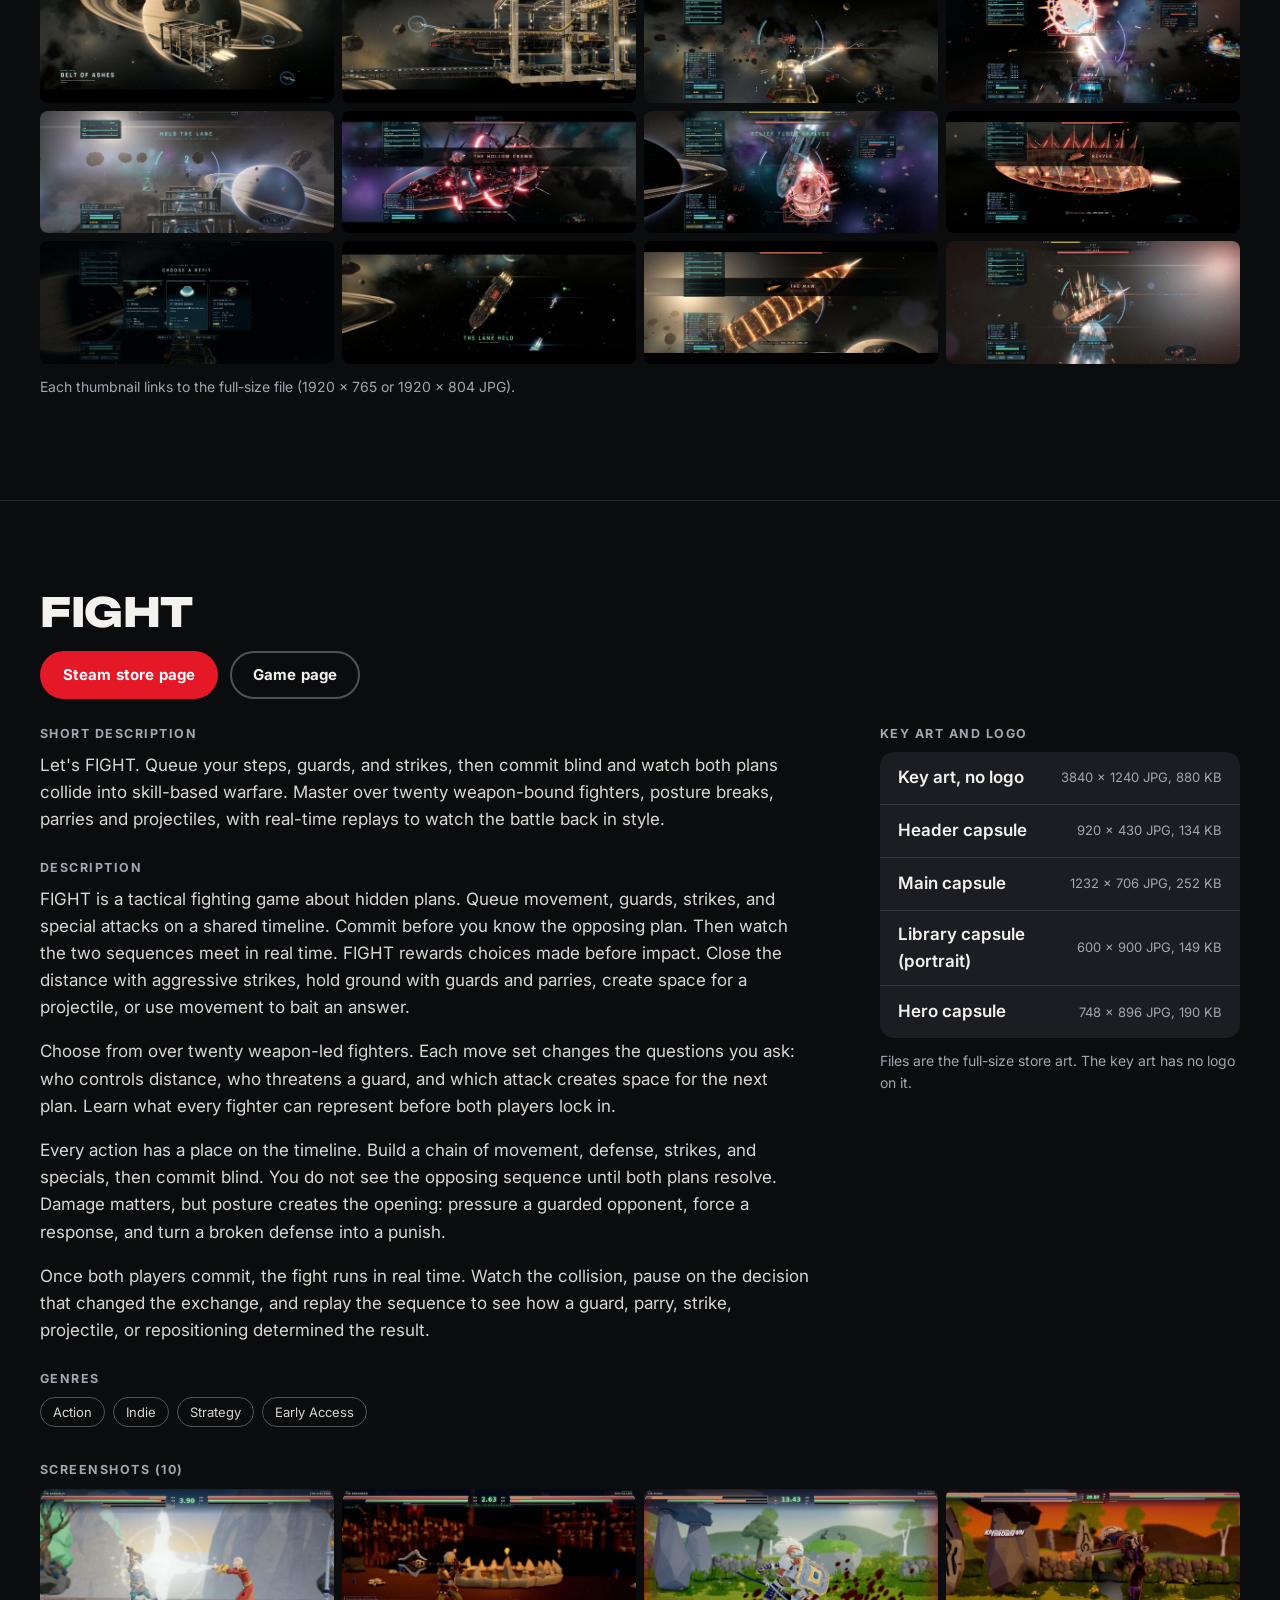
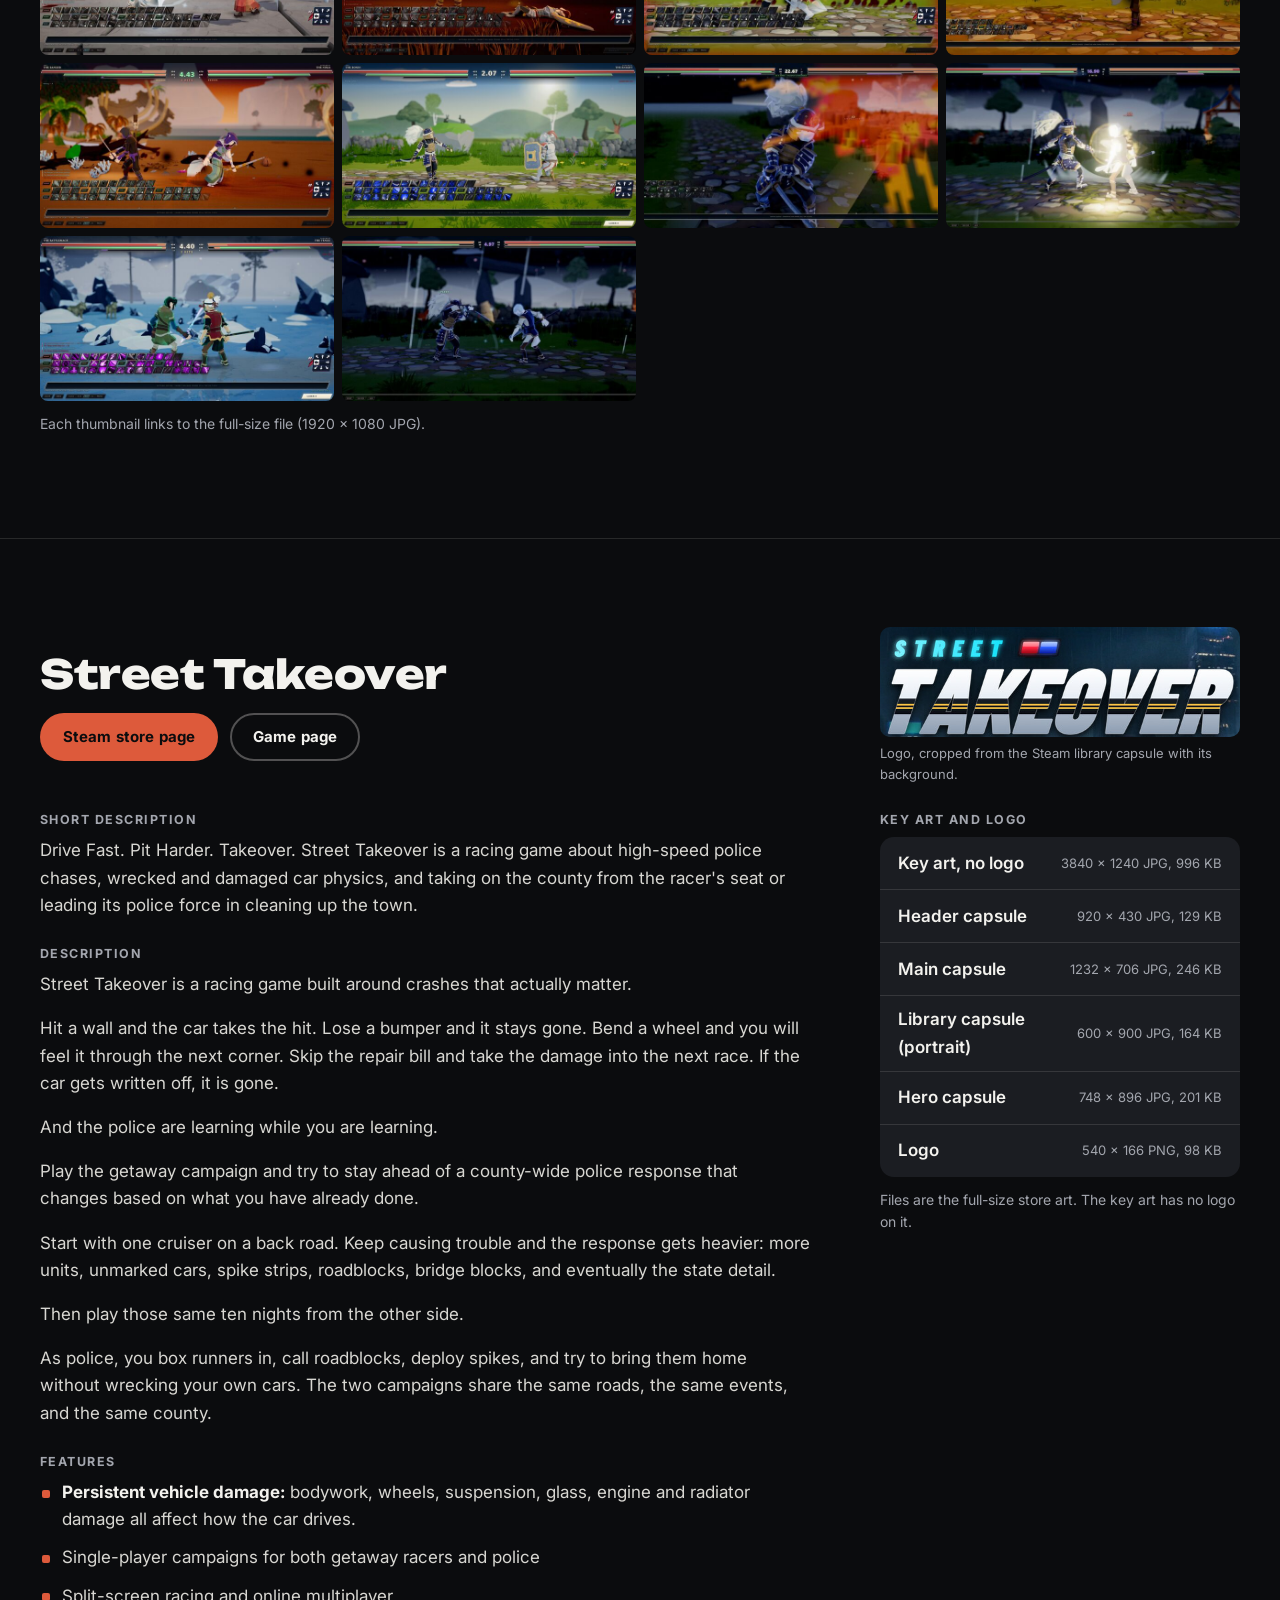
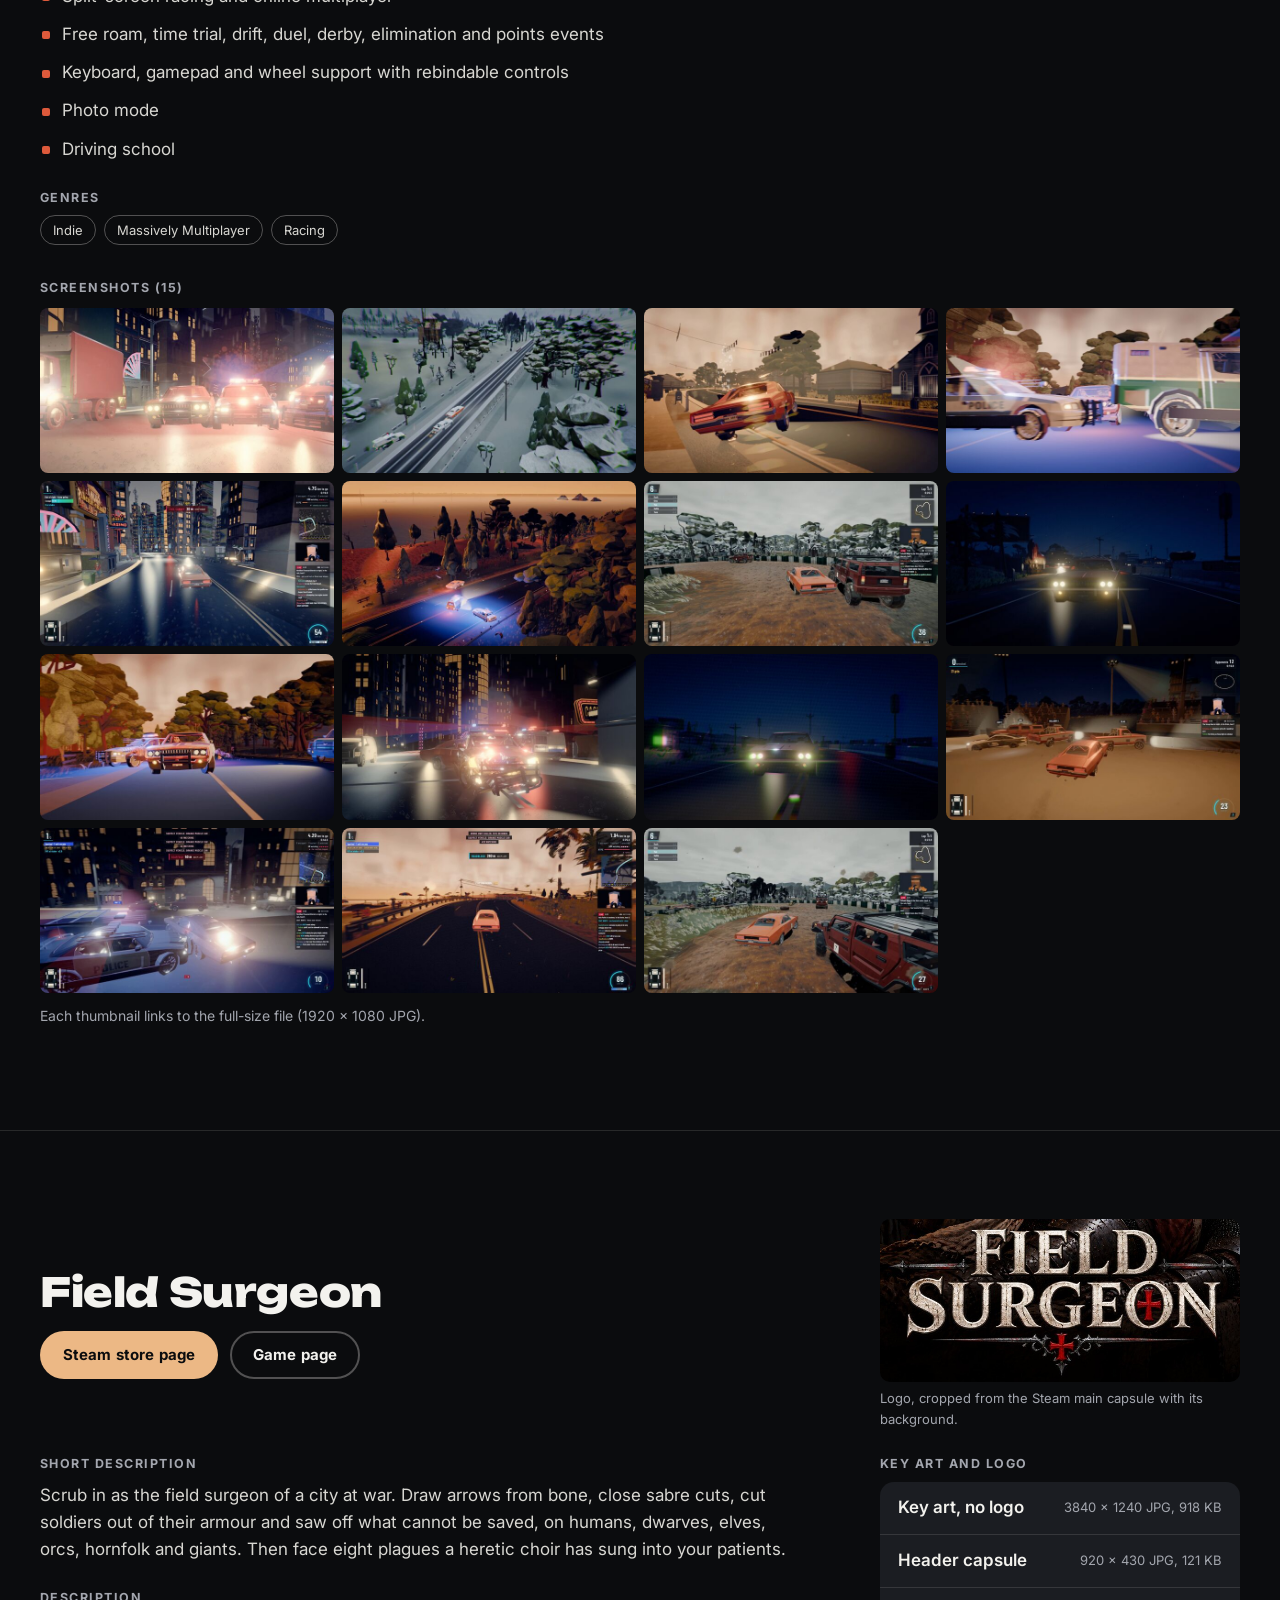
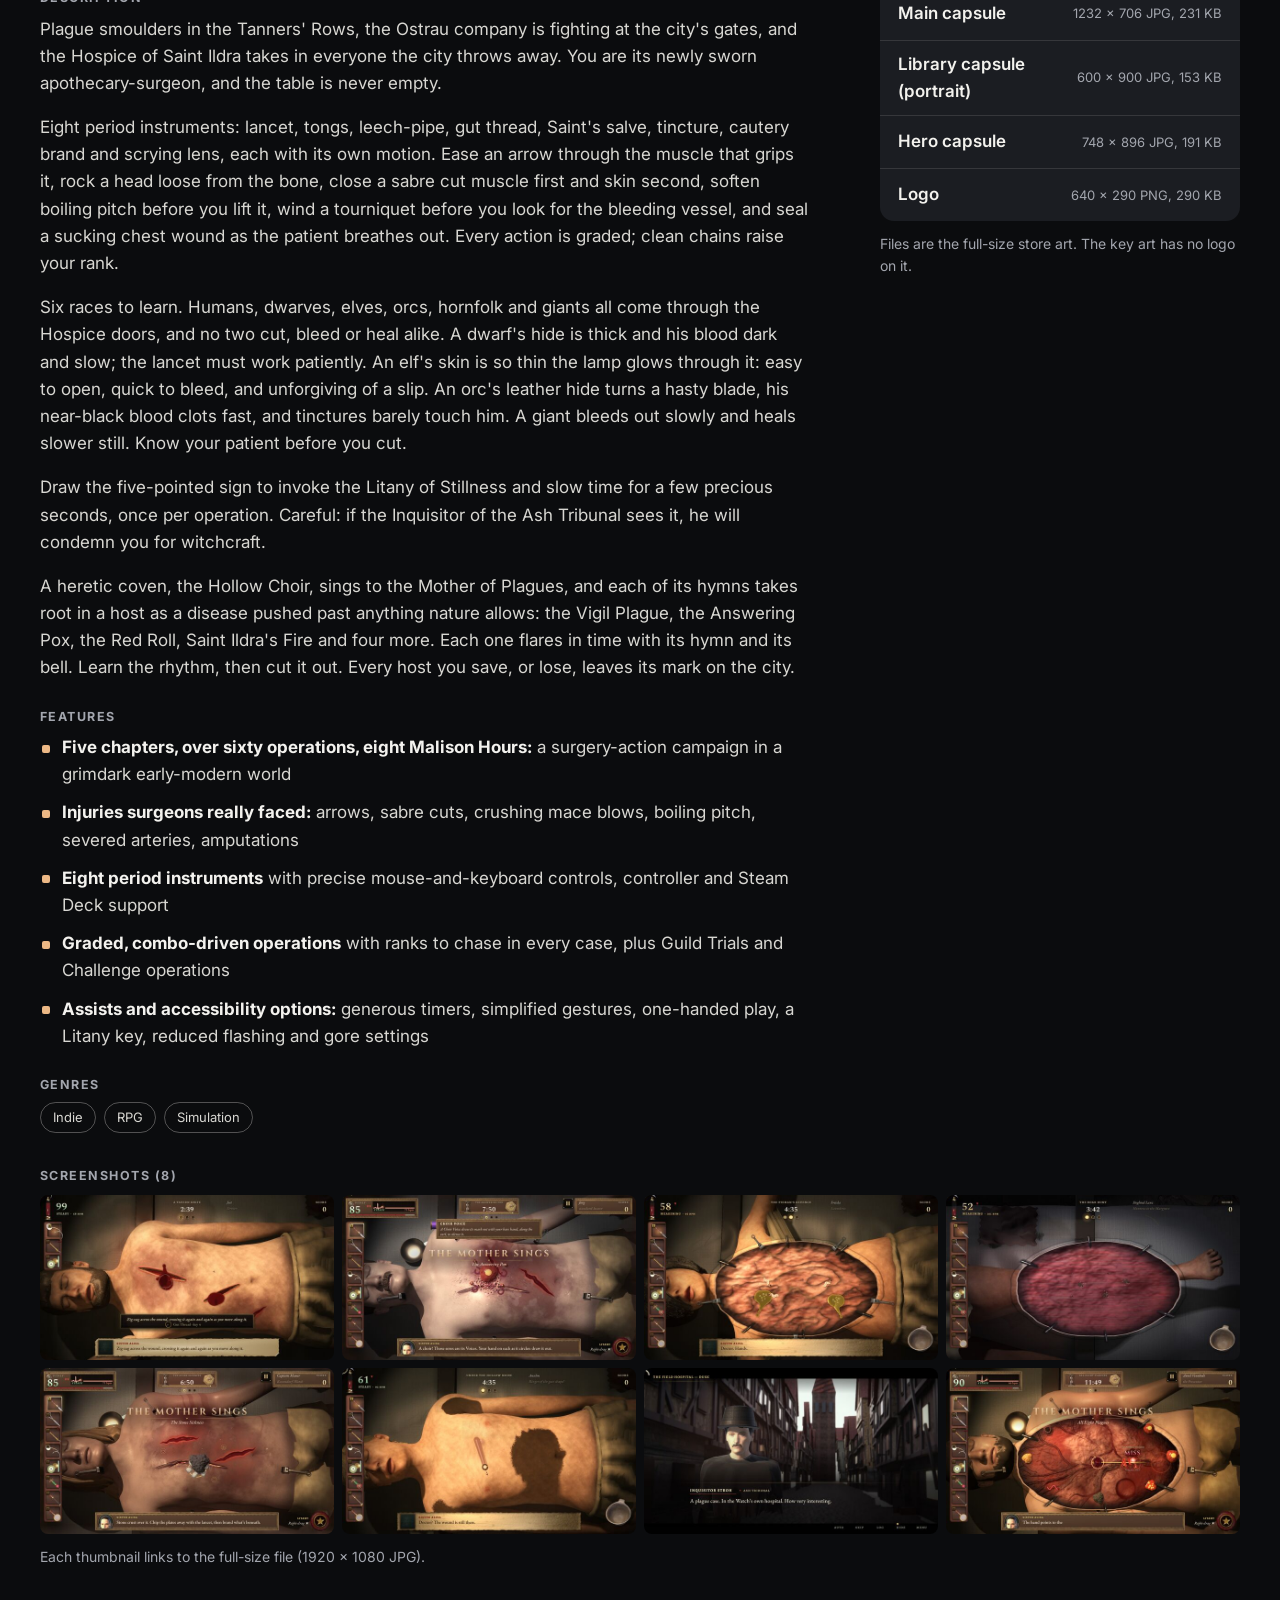
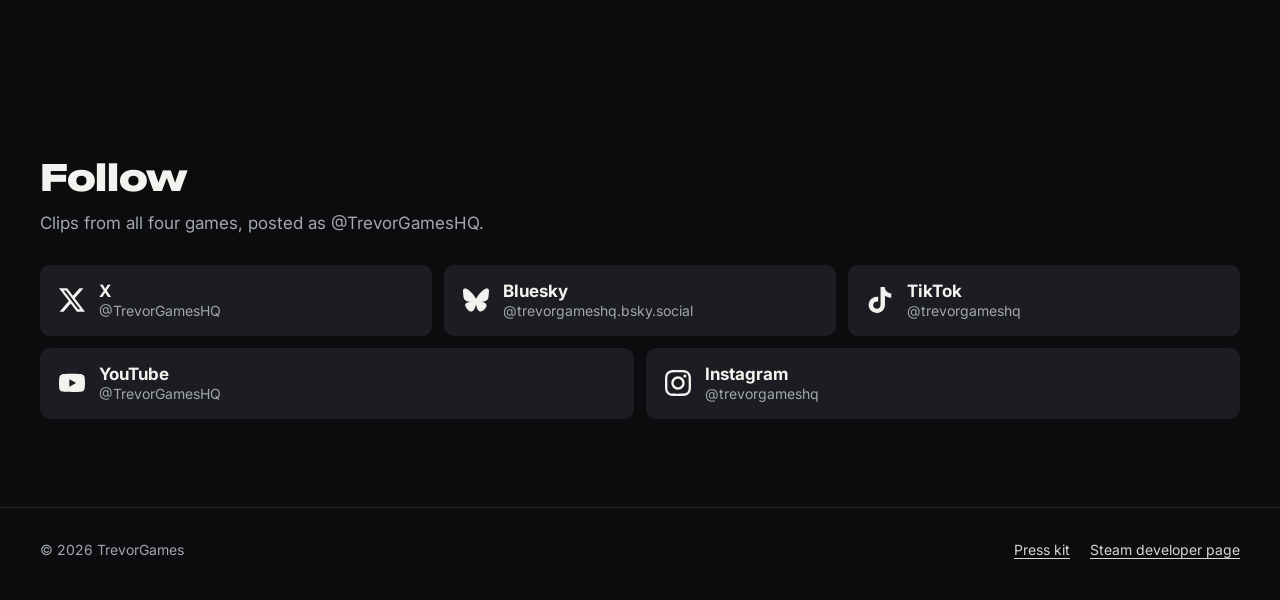
==== commit bec68416: "Add Instagram to the follow links Links @trevorgameshq on every page with the Simple Icons glyph, an" ====
--- a/press/index.html
+++ b/press/index.html
@@ -82,6 +82,7 @@
             <li><a href="https://bsky.app/profile/trevorgameshq.bsky.social" rel="me">Bluesky @trevorgameshq.bsky.social</a></li>
             <li><a href="https://www.tiktok.com/@trevorgameshq" rel="me">TikTok @trevorgameshq</a></li>
             <li><a href="https://www.youtube.com/@TrevorGamesHQ" rel="me">YouTube @TrevorGamesHQ</a></li>
+            <li><a href="https://www.instagram.com/trevorgameshq/" rel="me">Instagram @trevorgameshq</a></li>
           </ul></dd></div>
         <div><dt>Contact</dt><dd><a href="mailto:blizzstorygames@gmail.com">blizzstorygames@gmail.com</a></dd></div>
         <div><dt>Studio assets</dt><dd>
@@ -397,6 +398,7 @@
       <li><a href="https://bsky.app/profile/trevorgameshq.bsky.social" rel="me"><svg viewBox="0 0 24 24" aria-hidden="true" focusable="false"><path fill="currentColor" d="M12 10.8c-1.087-2.114-4.046-6.053-6.798-7.995C2.566.944 1.561 1.266.902 1.565.139 1.908 0 3.08 0 3.768c0 .69.378 5.65.624 6.479.815 2.736 3.713 3.66 6.383 3.364.136-.02.275-.039.415-.056-.138.022-.276.04-.415.056-3.912.58-7.387 2.005-2.83 7.078 5.013 5.19 6.87-1.113 7.823-4.308.953 3.195 2.05 9.271 7.733 4.308 4.267-4.308 1.172-6.498-2.74-7.078a8.741 8.741 0 0 1-.415-.056c.14.017.279.036.415.056 2.67.297 5.568-.628 6.383-3.364.246-.828.624-5.79.624-6.478 0-.69-.139-1.861-.902-2.206-.659-.298-1.664-.62-4.3 1.24C16.046 4.748 13.087 8.687 12 10.8Z"/></svg><span><span class="name">Bluesky</span><span class="handle">@trevorgameshq.bsky.social</span></span></a></li>
       <li><a href="https://www.tiktok.com/@trevorgameshq" rel="me"><svg viewBox="0 0 24 24" aria-hidden="true" focusable="false"><path fill="currentColor" d="M12.525.02c1.31-.02 2.61-.01 3.91-.02.08 1.53.63 3.09 1.75 4.17 1.12 1.11 2.7 1.62 4.24 1.79v4.03c-1.44-.05-2.89-.35-4.2-.97-.57-.26-1.1-.59-1.62-.93-.01 2.92.01 5.84-.02 8.75-.08 1.4-.54 2.79-1.35 3.94-1.31 1.92-3.58 3.17-5.91 3.21-1.43.08-2.86-.31-4.08-1.03-2.02-1.19-3.44-3.37-3.65-5.71-.02-.5-.03-1-.01-1.49.18-1.9 1.12-3.72 2.58-4.96 1.66-1.44 3.98-2.13 6.15-1.72.02 1.48-.04 2.96-.04 4.44-.99-.32-2.15-.23-3.02.37-.63.41-1.11 1.04-1.36 1.75-.21.51-.15 1.07-.14 1.61.24 1.64 1.82 3.02 3.5 2.87 1.12-.01 2.19-.66 2.77-1.61.19-.33.4-.67.41-1.06.1-1.79.06-3.57.07-5.36.01-4.03-.01-8.05.02-12.07z"/></svg><span><span class="name">TikTok</span><span class="handle">@trevorgameshq</span></span></a></li>
       <li><a href="https://www.youtube.com/@TrevorGamesHQ" rel="me"><svg viewBox="0 0 24 24" aria-hidden="true" focusable="false"><path fill="currentColor" d="M23.498 6.186a3.016 3.016 0 0 0-2.122-2.136C19.505 3.545 12 3.545 12 3.545s-7.505 0-9.377.505A3.017 3.017 0 0 0 .502 6.186C0 8.07 0 12 0 12s0 3.93.502 5.814a3.016 3.016 0 0 0 2.122 2.136c1.871.505 9.376.505 9.376.505s7.505 0 9.377-.505a3.015 3.015 0 0 0 2.122-2.136C24 15.93 24 12 24 12s0-3.93-.502-5.814zM9.545 15.568V8.432L15.818 12l-6.273 3.568z"/></svg><span><span class="name">YouTube</span><span class="handle">@TrevorGamesHQ</span></span></a></li>
+      <li><a href="https://www.instagram.com/trevorgameshq/" rel="me"><svg viewBox="0 0 24 24" aria-hidden="true" focusable="false"><path fill="currentColor" d="M7.0301.084c-1.2768.0602-2.1487.264-2.911.5634-.7888.3075-1.4575.72-2.1228 1.3877-.6652.6677-1.075 1.3368-1.3802 2.127-.2954.7638-.4956 1.6365-.552 2.914-.0564 1.2775-.0689 1.6882-.0626 4.947.0062 3.2586.0206 3.6671.0825 4.9473.061 1.2765.264 2.1482.5635 2.9107.308.7889.72 1.4573 1.388 2.1228.6679.6655 1.3365 1.0743 2.1285 1.38.7632.295 1.6361.4961 2.9134.552 1.2773.056 1.6884.069 4.9462.0627 3.2578-.0062 3.668-.0207 4.9478-.0814 1.28-.0607 2.147-.2652 2.9098-.5633.7889-.3086 1.4578-.72 2.1228-1.3881.665-.6682 1.0745-1.3378 1.3795-2.1284.2957-.7632.4966-1.636.552-2.9124.056-1.2809.0692-1.6898.063-4.948-.0063-3.2583-.021-3.6668-.0817-4.9465-.0607-1.2797-.264-2.1487-.5633-2.9117-.3084-.7889-.72-1.4568-1.3876-2.1228C21.2982 1.33 20.628.9208 19.8378.6165 19.074.321 18.2017.1197 16.9244.0645 15.6471.0093 15.236-.005 11.977.0014 8.718.0076 8.31.0215 7.0301.0839m.1402 21.6932c-1.17-.0509-1.8053-.2453-2.2287-.408-.5606-.216-.96-.4771-1.3819-.895-.422-.4178-.6811-.8186-.9-1.378-.1644-.4234-.3624-1.058-.4171-2.228-.0595-1.2645-.072-1.6442-.079-4.848-.007-3.2037.0053-3.583.0607-4.848.05-1.169.2456-1.805.408-2.2282.216-.5613.4762-.96.895-1.3816.4188-.4217.8184-.6814 1.3783-.9003.423-.1651 1.0575-.3614 2.227-.4171 1.2655-.06 1.6447-.072 4.848-.079 3.2033-.007 3.5835.005 4.8495.0608 1.169.0508 1.8053.2445 2.228.408.5608.216.96.4754 1.3816.895.4217.4194.6816.8176.9005 1.3787.1653.4217.3617 1.056.4169 2.2263.0602 1.2655.0739 1.645.0796 4.848.0058 3.203-.0055 3.5834-.061 4.848-.051 1.17-.245 1.8055-.408 2.2294-.216.5604-.4763.96-.8954 1.3814-.419.4215-.8181.6811-1.3783.9-.4224.1649-1.0577.3617-2.2262.4174-1.2656.0595-1.6448.072-4.8493.079-3.2045.007-3.5825-.006-4.848-.0608M16.953 5.5864A1.44 1.44 0 1 0 18.39 4.144a1.44 1.44 0 0 0-1.437 1.4424M5.8385 12.012c.0067 3.4032 2.7706 6.1557 6.173 6.1493 3.4026-.0065 6.157-2.7701 6.1506-6.1733-.0065-3.4032-2.771-6.1565-6.174-6.1498-3.403.0067-6.156 2.771-6.1496 6.1738M8 12.0077a4 4 0 1 1 4.008 3.9921A3.9996 3.9996 0 0 1 8 12.0077"/></svg><span><span class="name">Instagram</span><span class="handle">@trevorgameshq</span></span></a></li>
     </ul>
   </div>
 </section>
--- a/assets/css/site.css
+++ b/assets/css/site.css
@@ -270,8 +270,16 @@
 .follow-list {
   list-style: none; margin: 0; padding: 0; display: grid; gap: 12px;
 }
-@media (min-width: 600px) { .follow-list { grid-template-columns: 1fr 1fr; } }
-@media (min-width: 1000px) { .follow-list { grid-template-columns: repeat(4, 1fr); } }
+@media (min-width: 600px) and (max-width: 999px) {
+  .follow-list { grid-template-columns: 1fr 1fr; }
+  .follow-list li:last-child:nth-child(odd) { grid-column: 1 / -1; }
+}
+/* Five links: three across, then two wider ones, so no card sits alone in a row. */
+@media (min-width: 1000px) {
+  .follow-list { grid-template-columns: repeat(6, 1fr); }
+  .follow-list li { grid-column: span 2; }
+  .follow-list li:nth-child(4):nth-last-child(2), .follow-list li:nth-child(5):last-child { grid-column: span 3; }
+}
 .follow-list a {
   display: flex; align-items: center; gap: 14px; min-height: 68px; padding: 14px 18px;
   background: var(--graphite); border: 1px solid transparent; border-radius: var(--radius-sm);
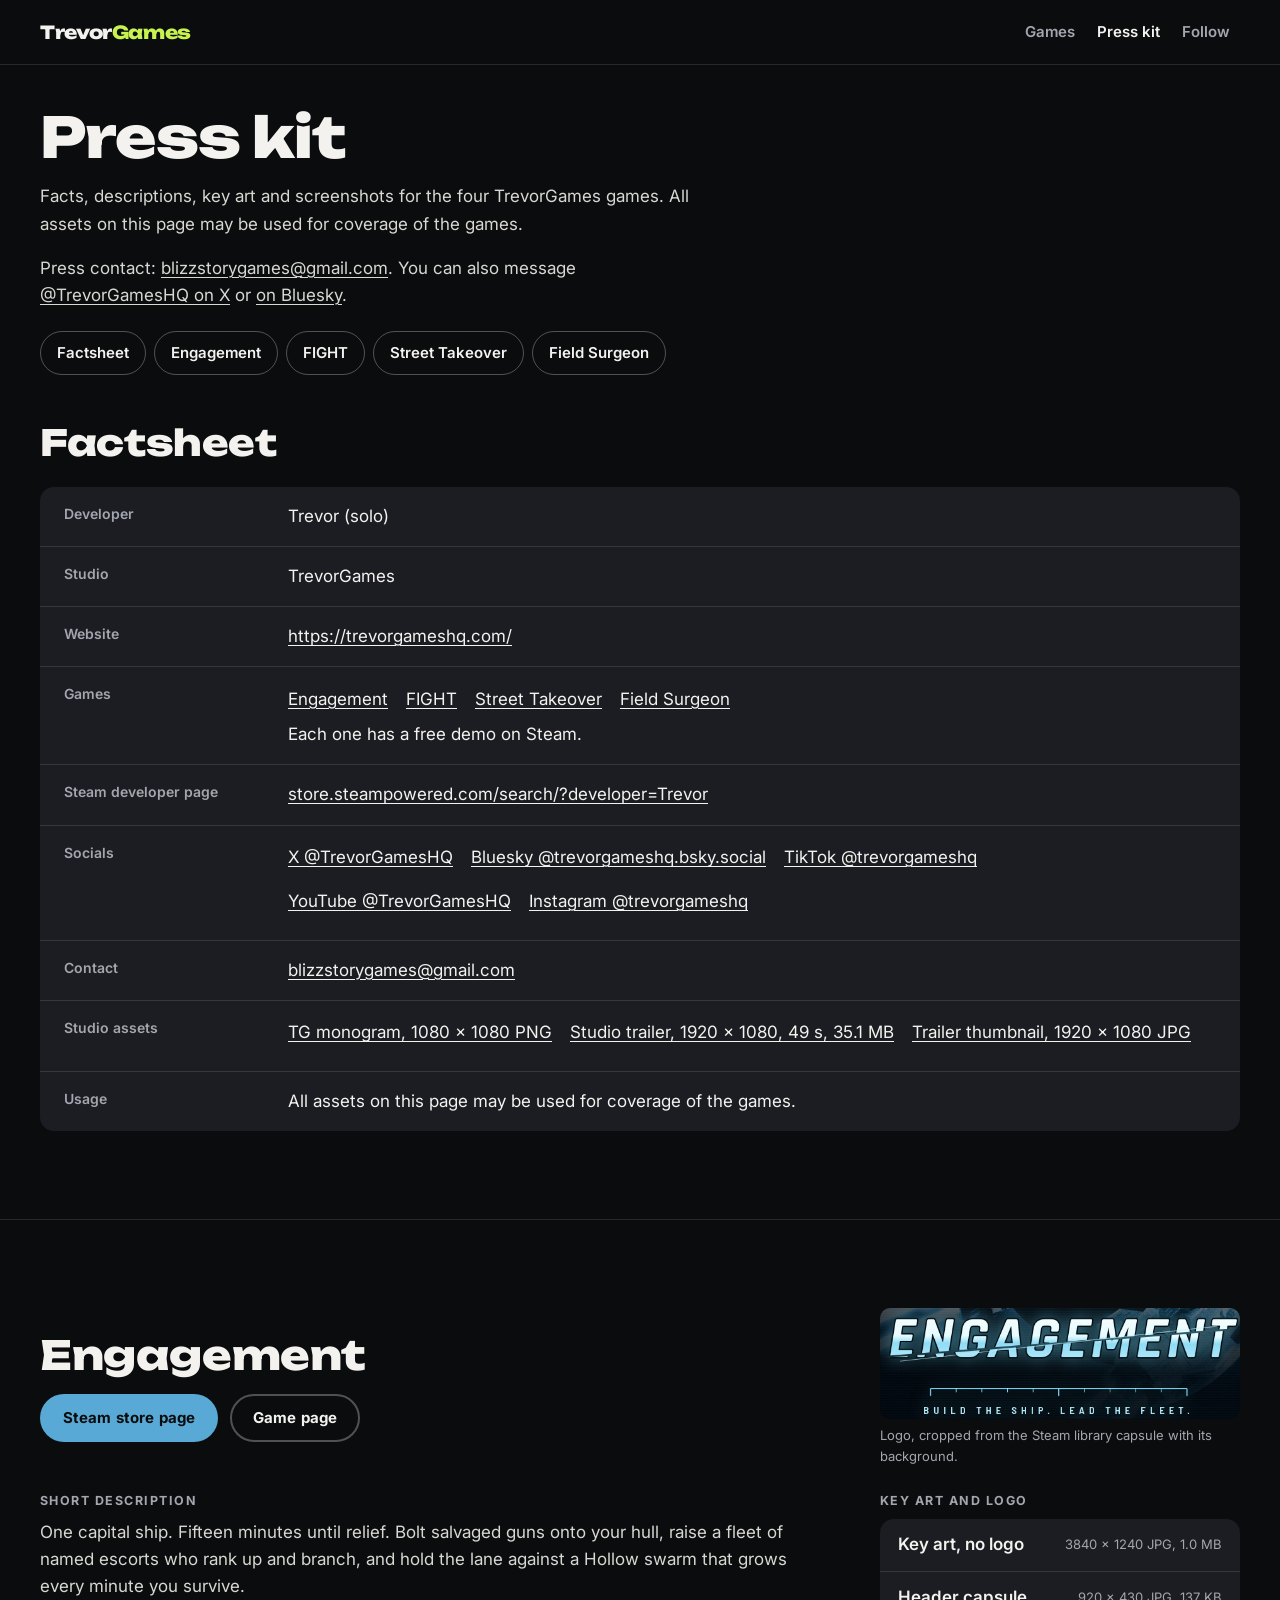
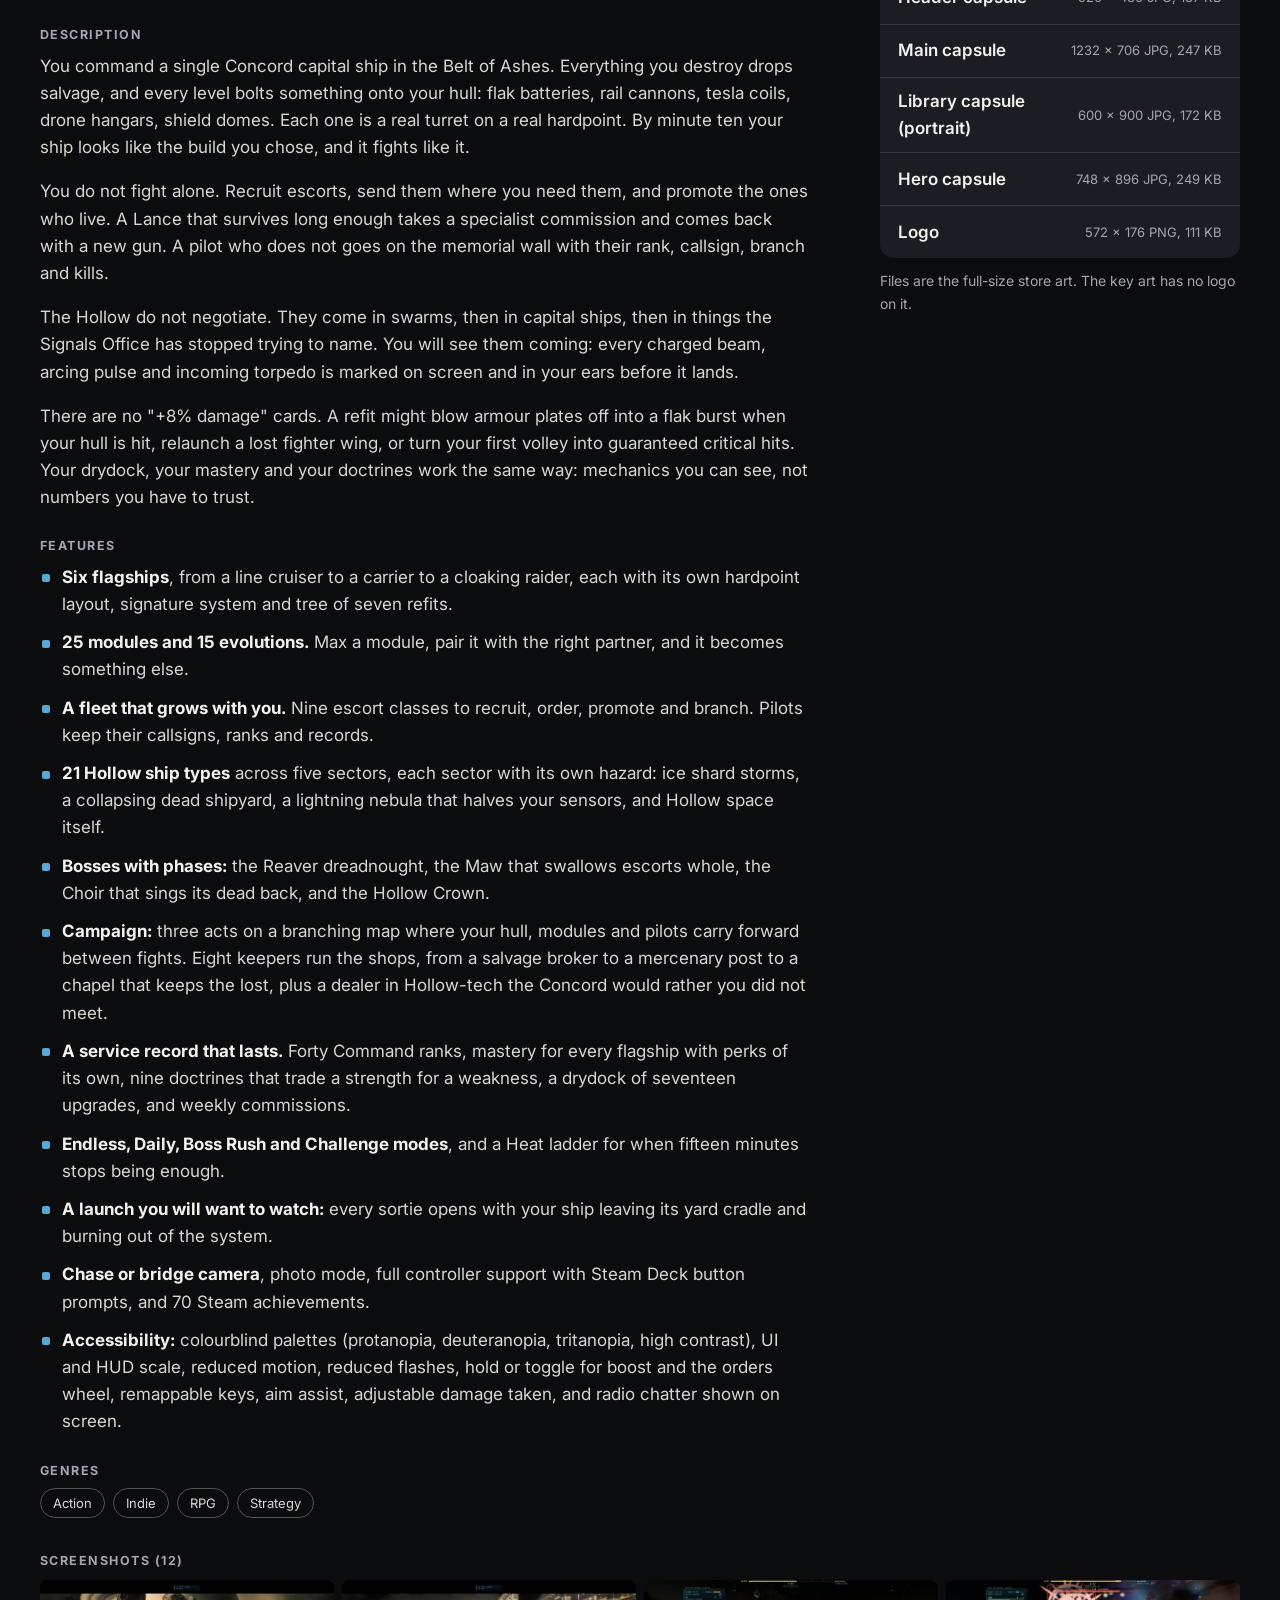
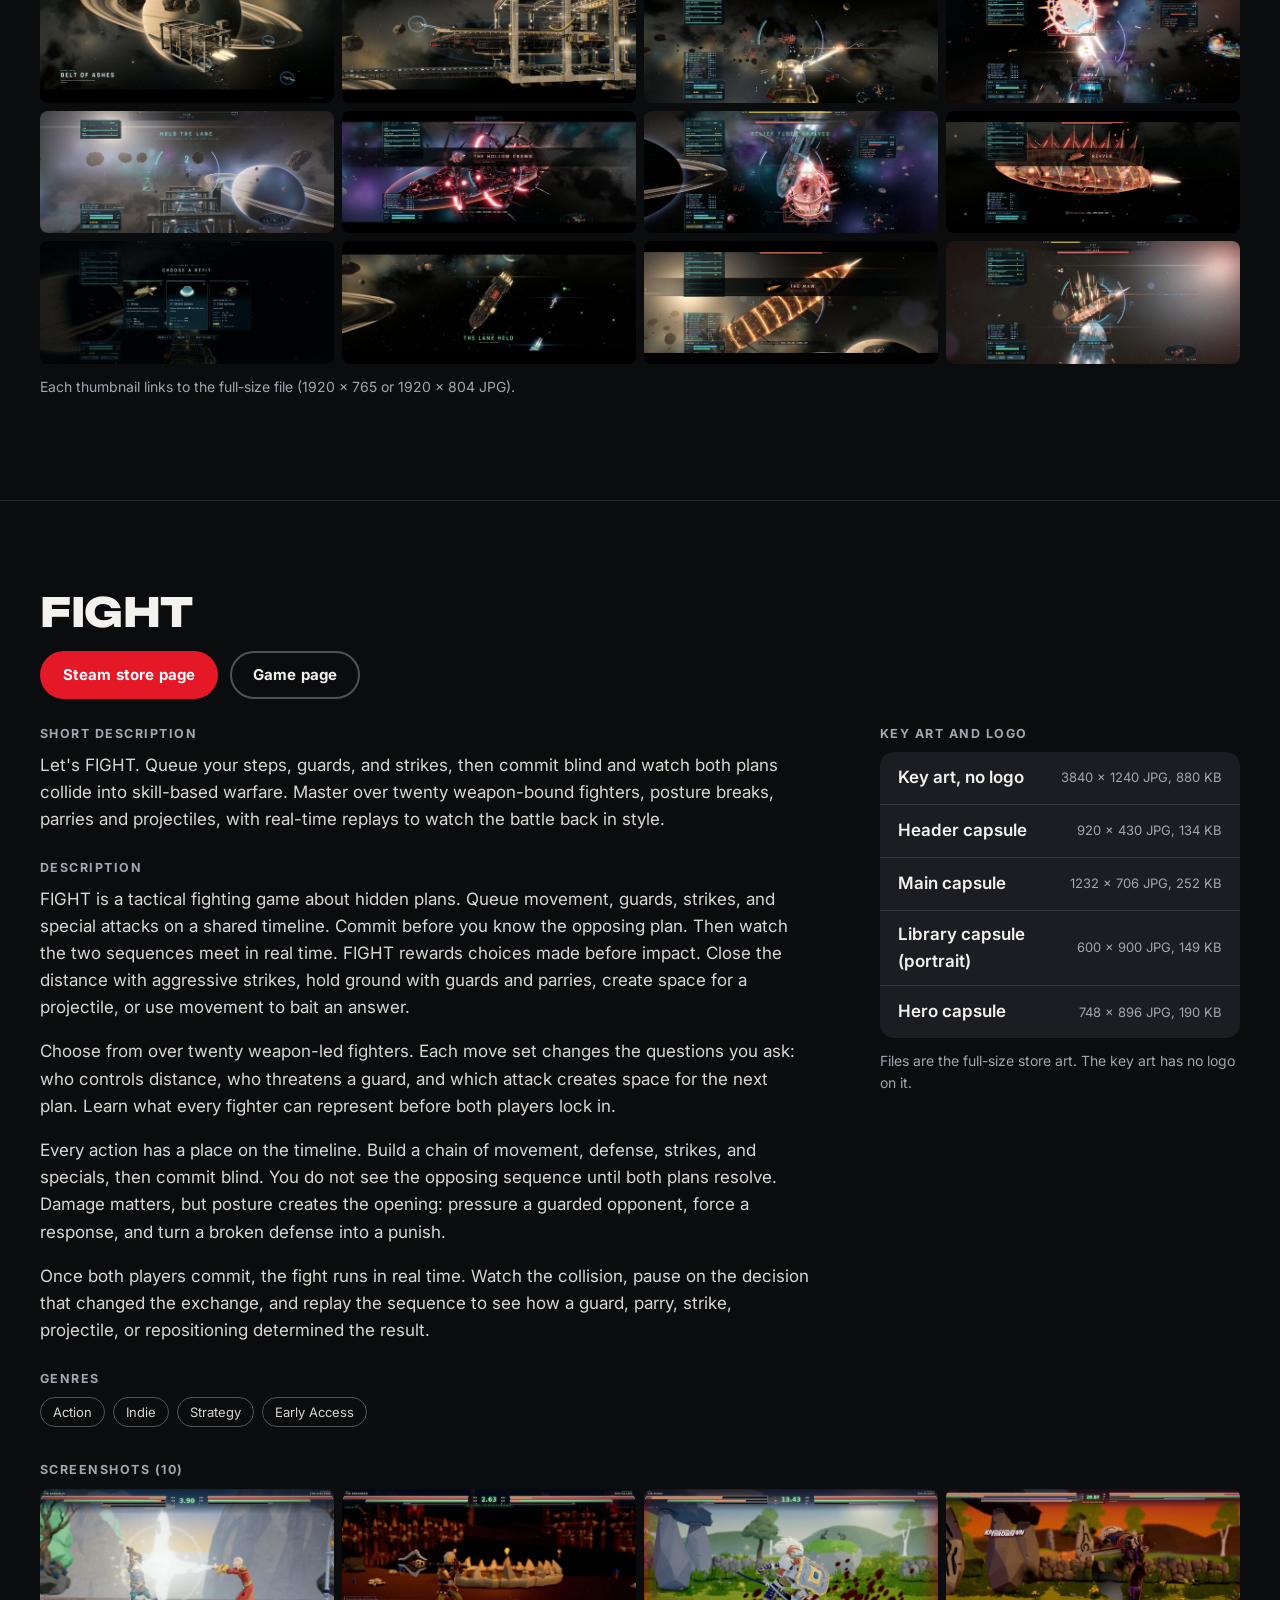
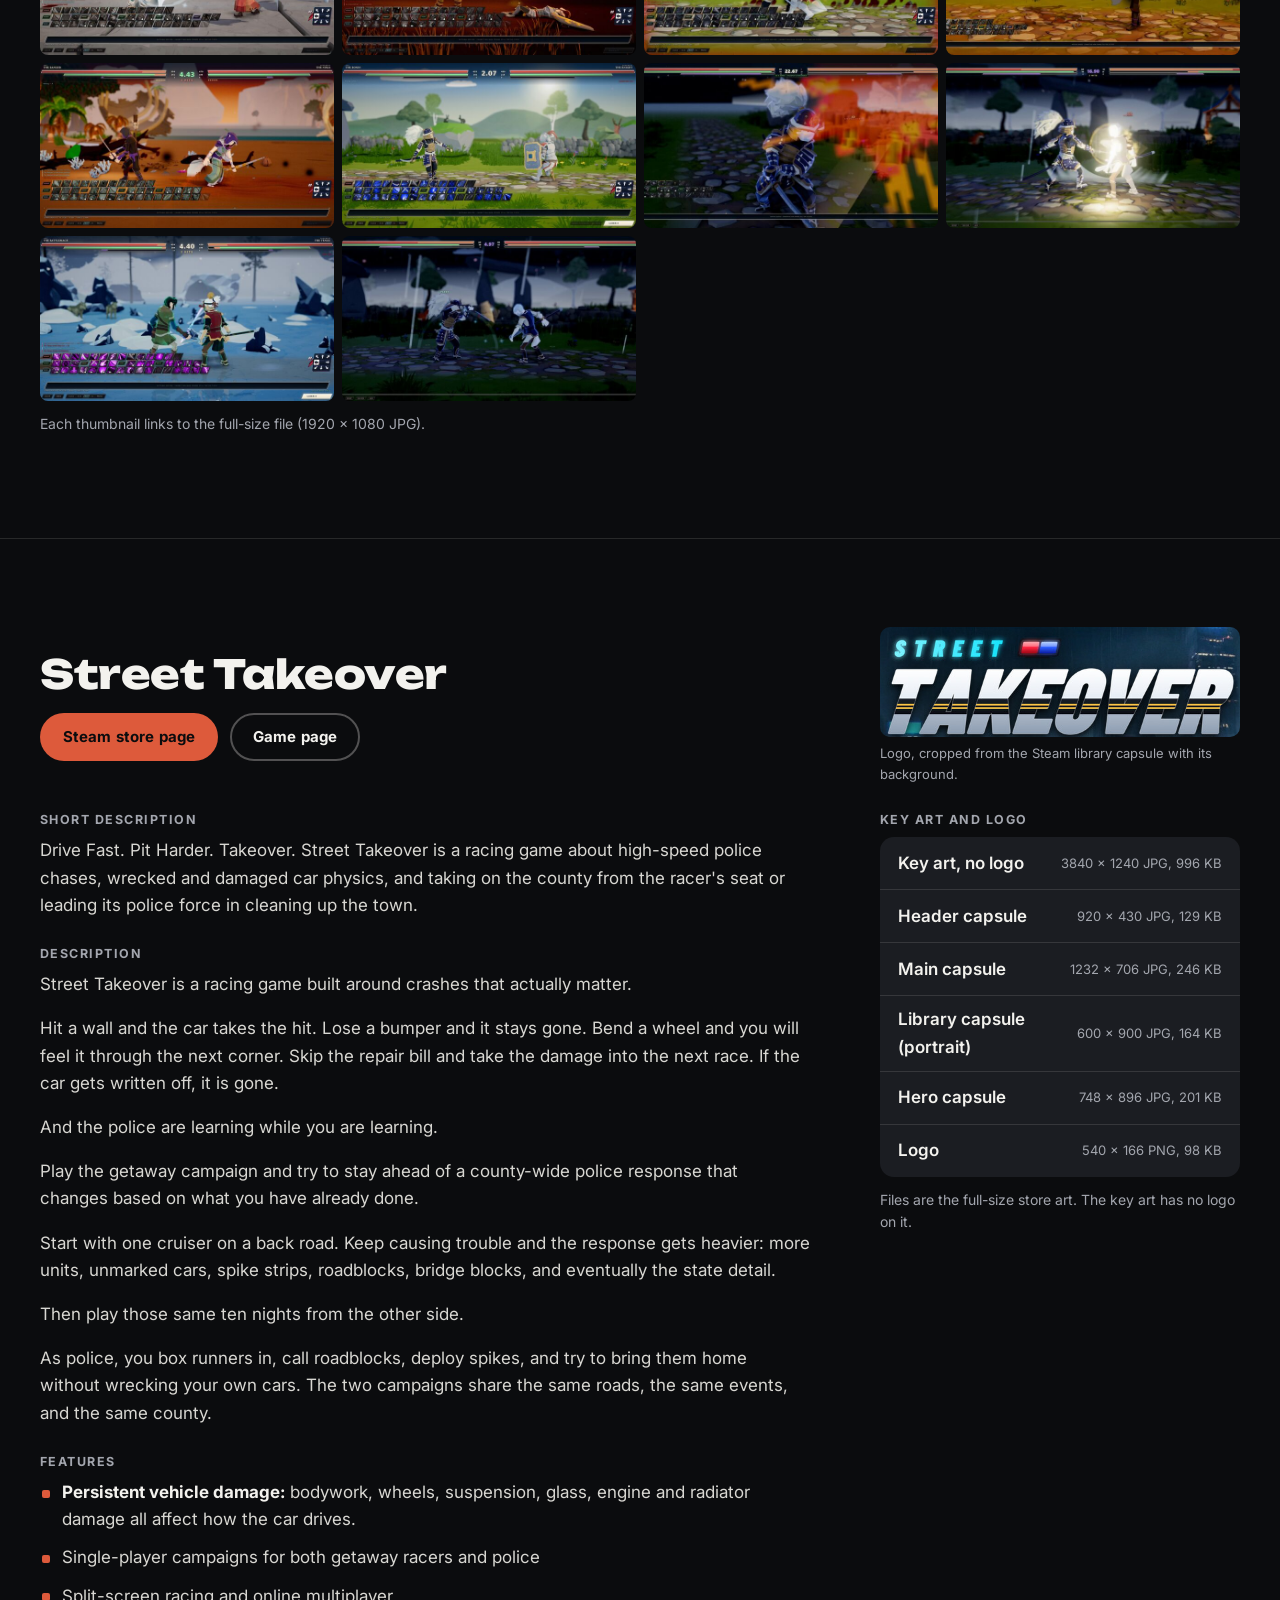
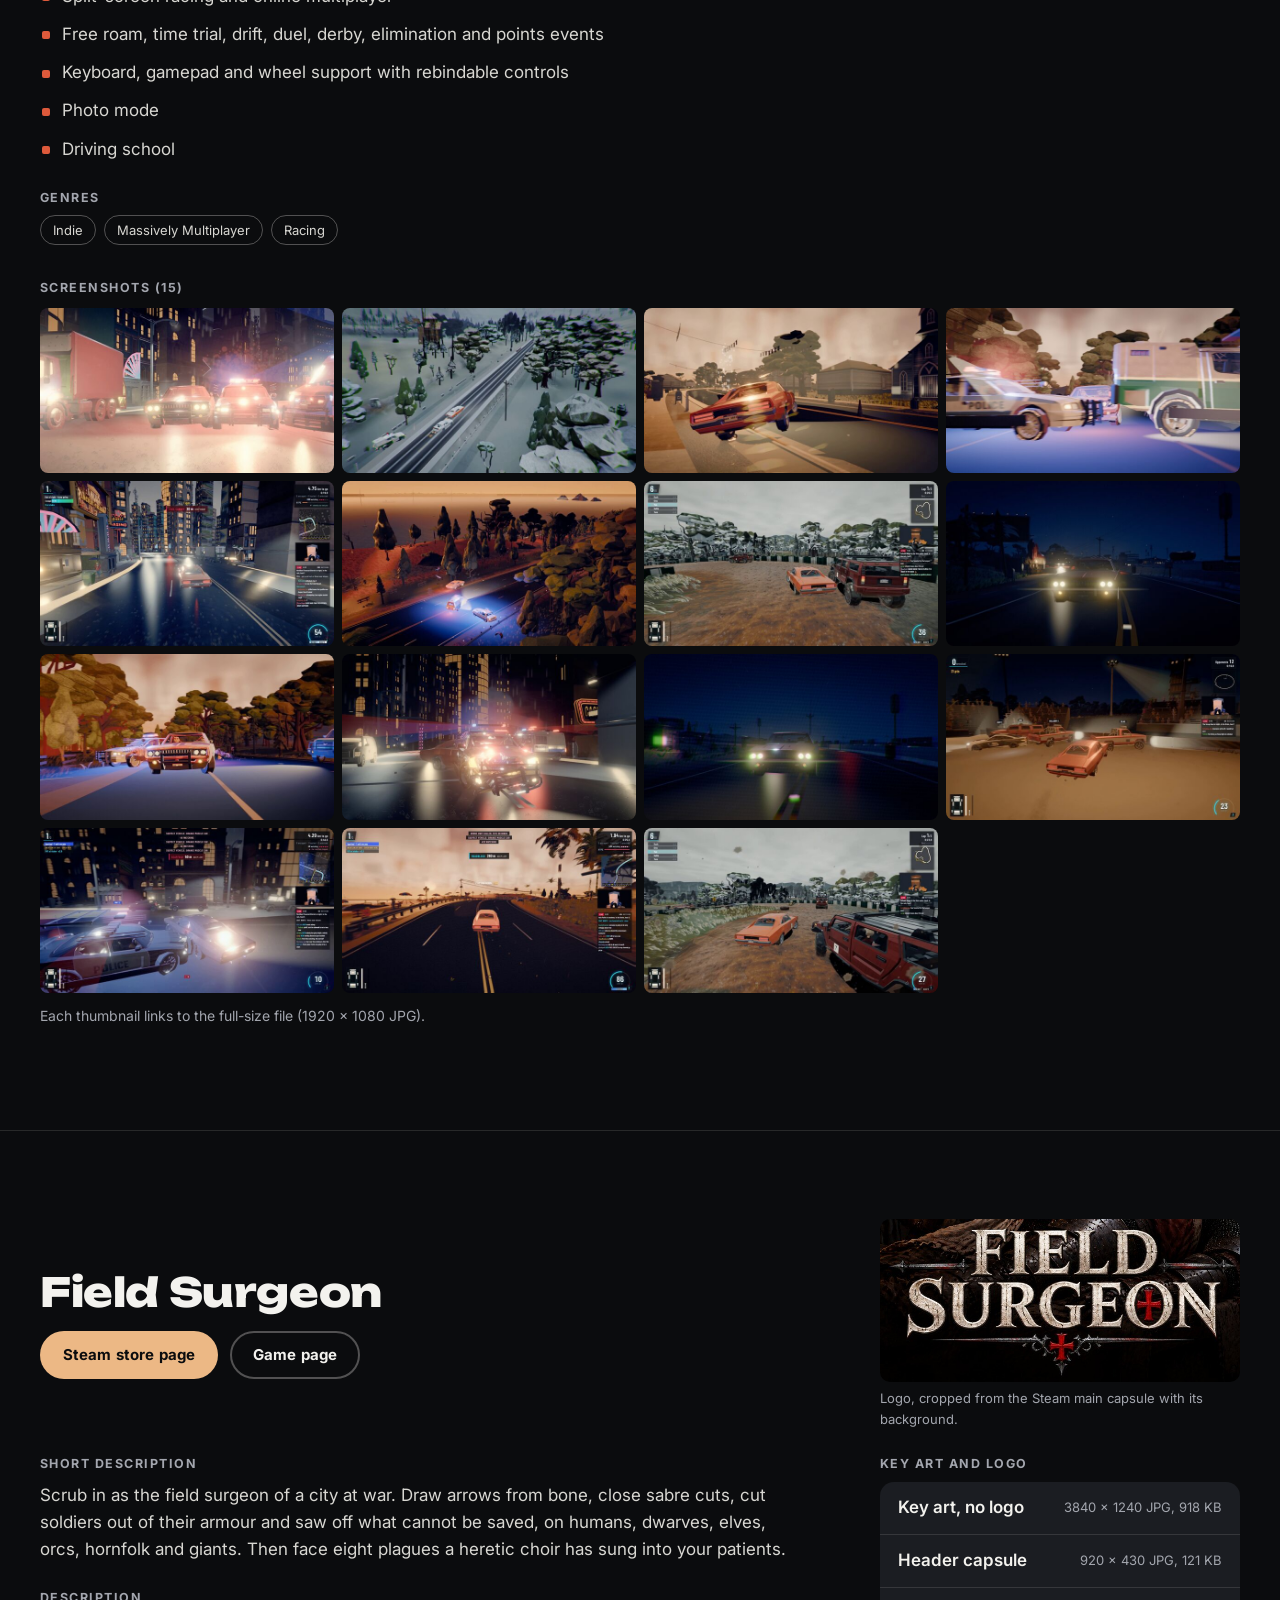
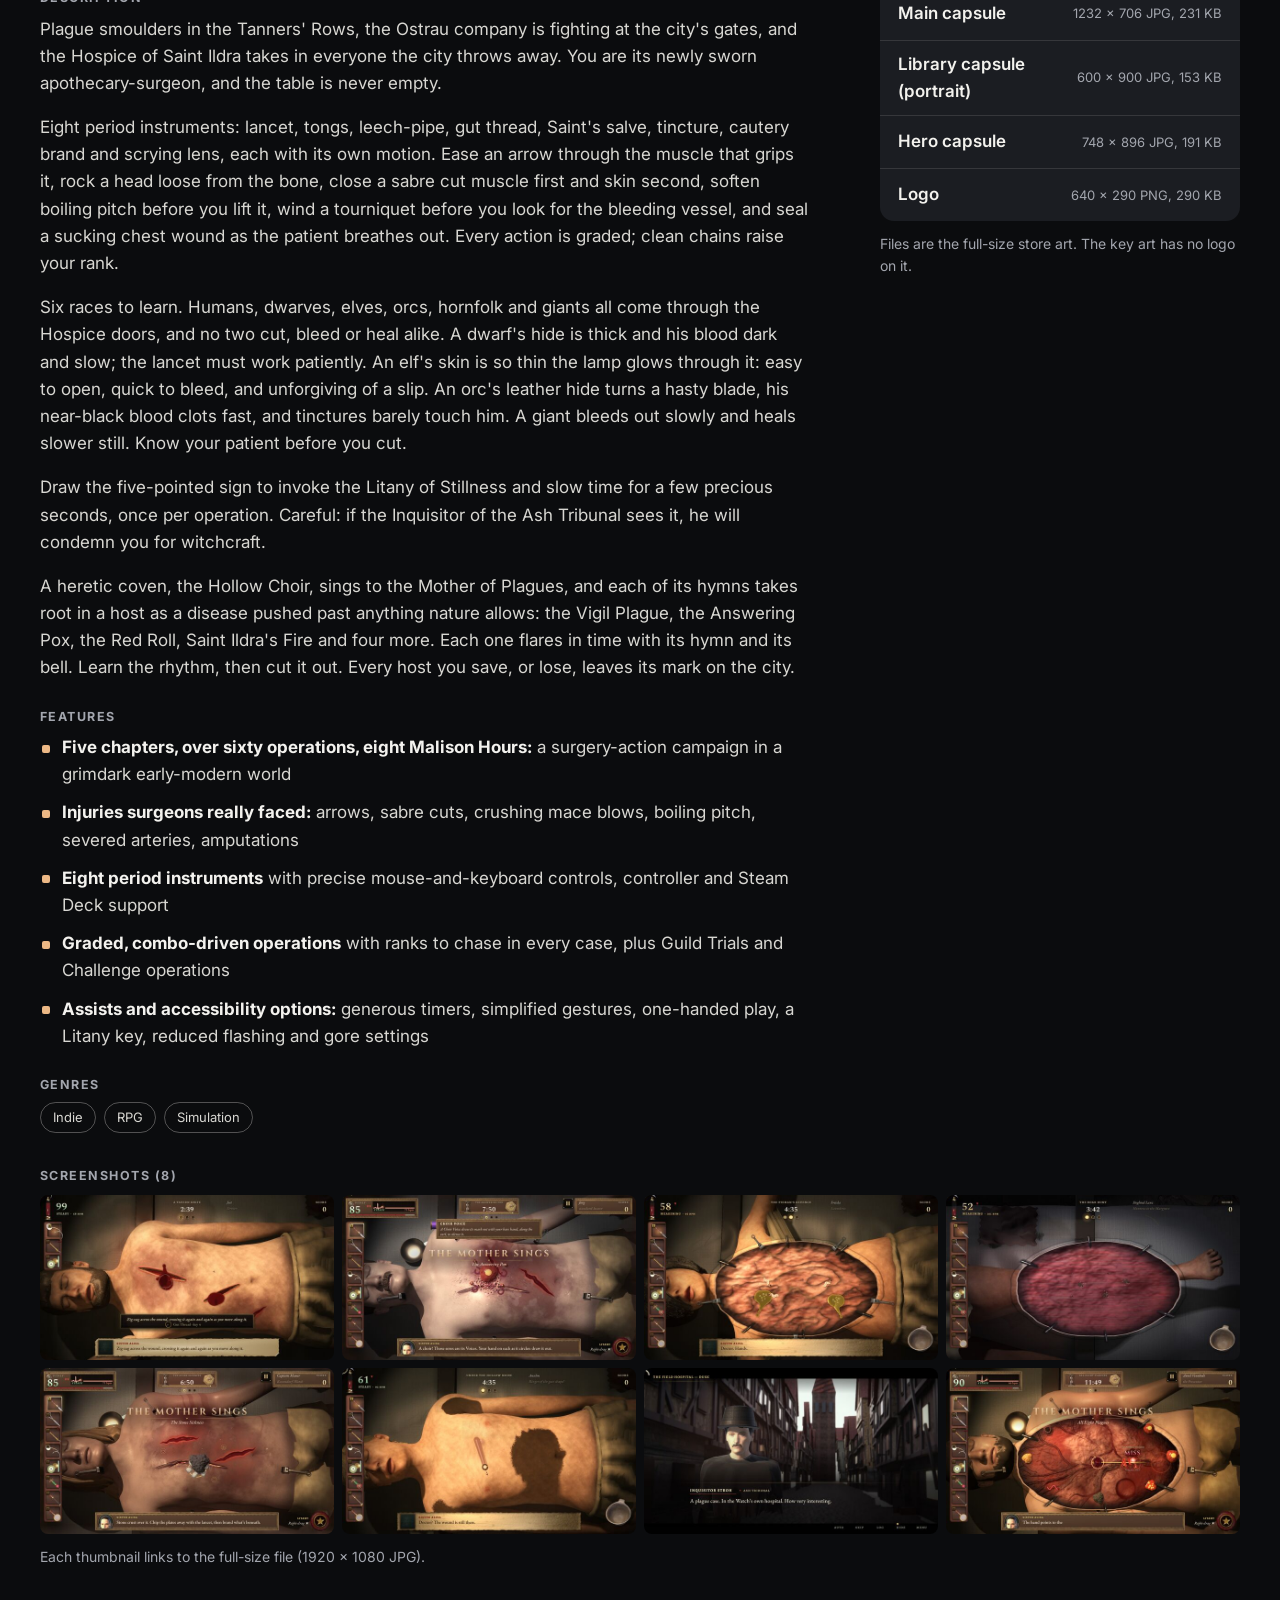
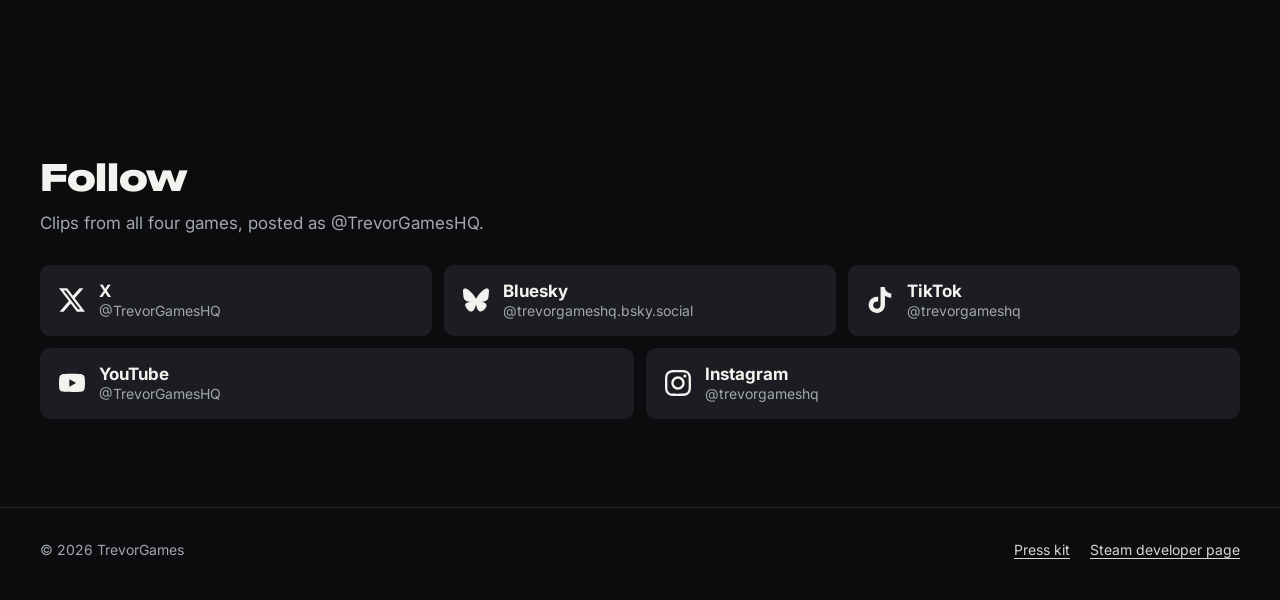
==== commit 4ae73b41: "Serve the site at trevorgameshq.com Adds the CNAME file and moves every absolute URL (canonical, Ope" ====
--- a/press/index.html
+++ b/press/index.html
@@ -5,15 +5,15 @@
 <meta name="viewport" content="width=device-width, initial-scale=1">
 <title>Press kit · TrevorGames</title>
 <meta name="description" content="Press kit for TrevorGames: factsheet, descriptions, key art, logos and full-size screenshots for Engagement, FIGHT, Street Takeover and Field Surgeon.">
-<link rel="canonical" href="https://blizzxx2-dev.github.io/web/press/">
+<link rel="canonical" href="https://trevorgameshq.com/press/">
 <meta name="theme-color" content="#0B0C0E">
 <meta name="color-scheme" content="dark">
 <meta property="og:type" content="website">
 <meta property="og:site_name" content="TrevorGames">
 <meta property="og:title" content="TrevorGames press kit">
 <meta property="og:description" content="Press kit for TrevorGames: factsheet, descriptions, key art, logos and full-size screenshots for Engagement, FIGHT, Street Takeover and Field Surgeon.">
-<meta property="og:url" content="https://blizzxx2-dev.github.io/web/press/">
-<meta property="og:image" content="https://blizzxx2-dev.github.io/web/assets/img/og/press.jpg">
+<meta property="og:url" content="https://trevorgameshq.com/press/">
+<meta property="og:image" content="https://trevorgameshq.com/assets/img/og/press.jpg">
 <meta property="og:image:width" content="1200">
 <meta property="og:image:height" content="630">
 <meta property="og:image:alt" content="TrevorGames press kit: key art from all four games above the wordmark">
@@ -22,7 +22,7 @@
 <meta name="twitter:site" content="@TrevorGamesHQ">
 <meta name="twitter:title" content="TrevorGames press kit">
 <meta name="twitter:description" content="Press kit for TrevorGames: factsheet, descriptions, key art, logos and full-size screenshots for Engagement, FIGHT, Street Takeover and Field Surgeon.">
-<meta name="twitter:image" content="https://blizzxx2-dev.github.io/web/assets/img/og/press.jpg">
+<meta name="twitter:image" content="https://trevorgameshq.com/assets/img/og/press.jpg">
 <meta name="twitter:image:alt" content="TrevorGames press kit: key art from all four games above the wordmark">
 <link rel="icon" href="../favicon.ico" sizes="16x16 32x32 48x48">
 <link rel="icon" href="../assets/icons/favicon-32.png" sizes="32x32" type="image/png">
@@ -66,7 +66,7 @@
       <dl class="factsheet">
         <div><dt>Developer</dt><dd>Trevor (solo)</dd></div>
         <div><dt>Studio</dt><dd>TrevorGames</dd></div>
-        <div><dt>Website</dt><dd><a href="../">https://blizzxx2-dev.github.io/web/</a></dd></div>
+        <div><dt>Website</dt><dd><a href="../">https://trevorgameshq.com/</a></dd></div>
         <div><dt>Games</dt><dd>
           <ul class="inline-list">
             <li><a href="#engagement">Engagement</a></li>
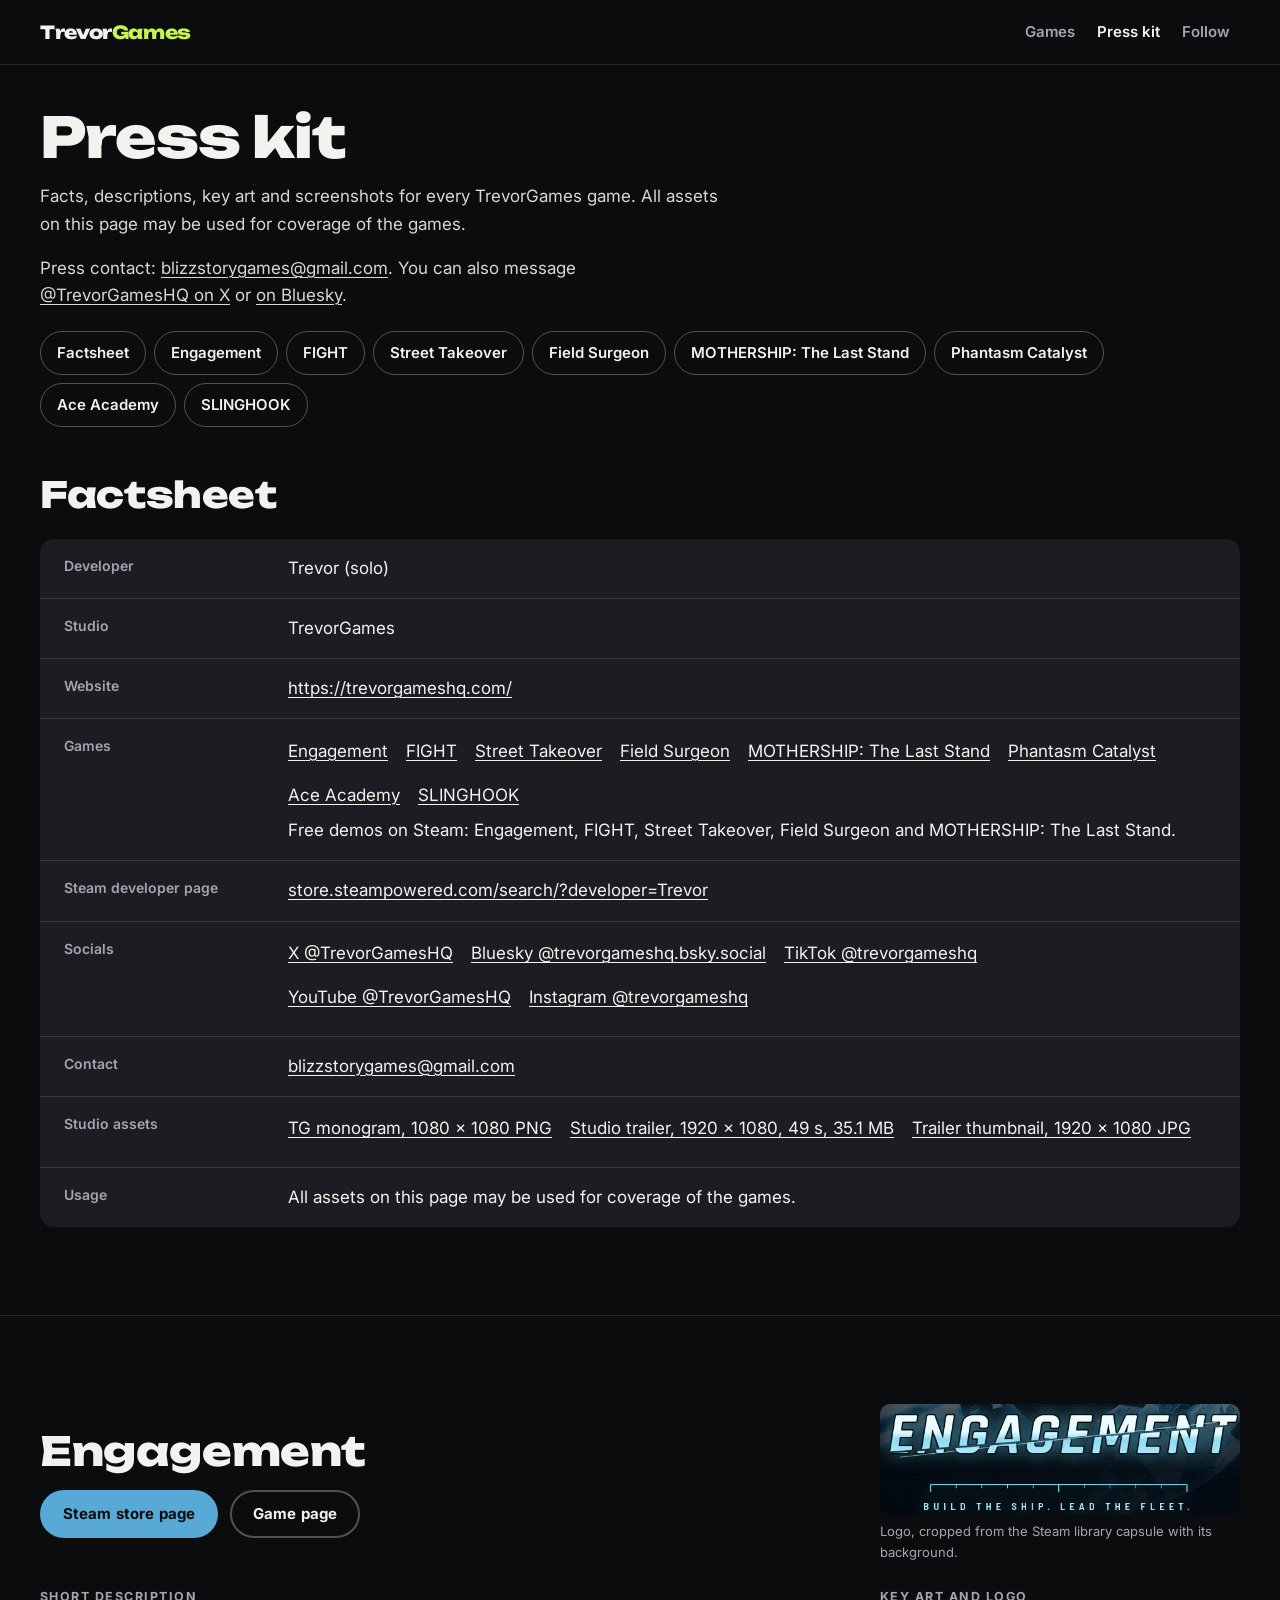
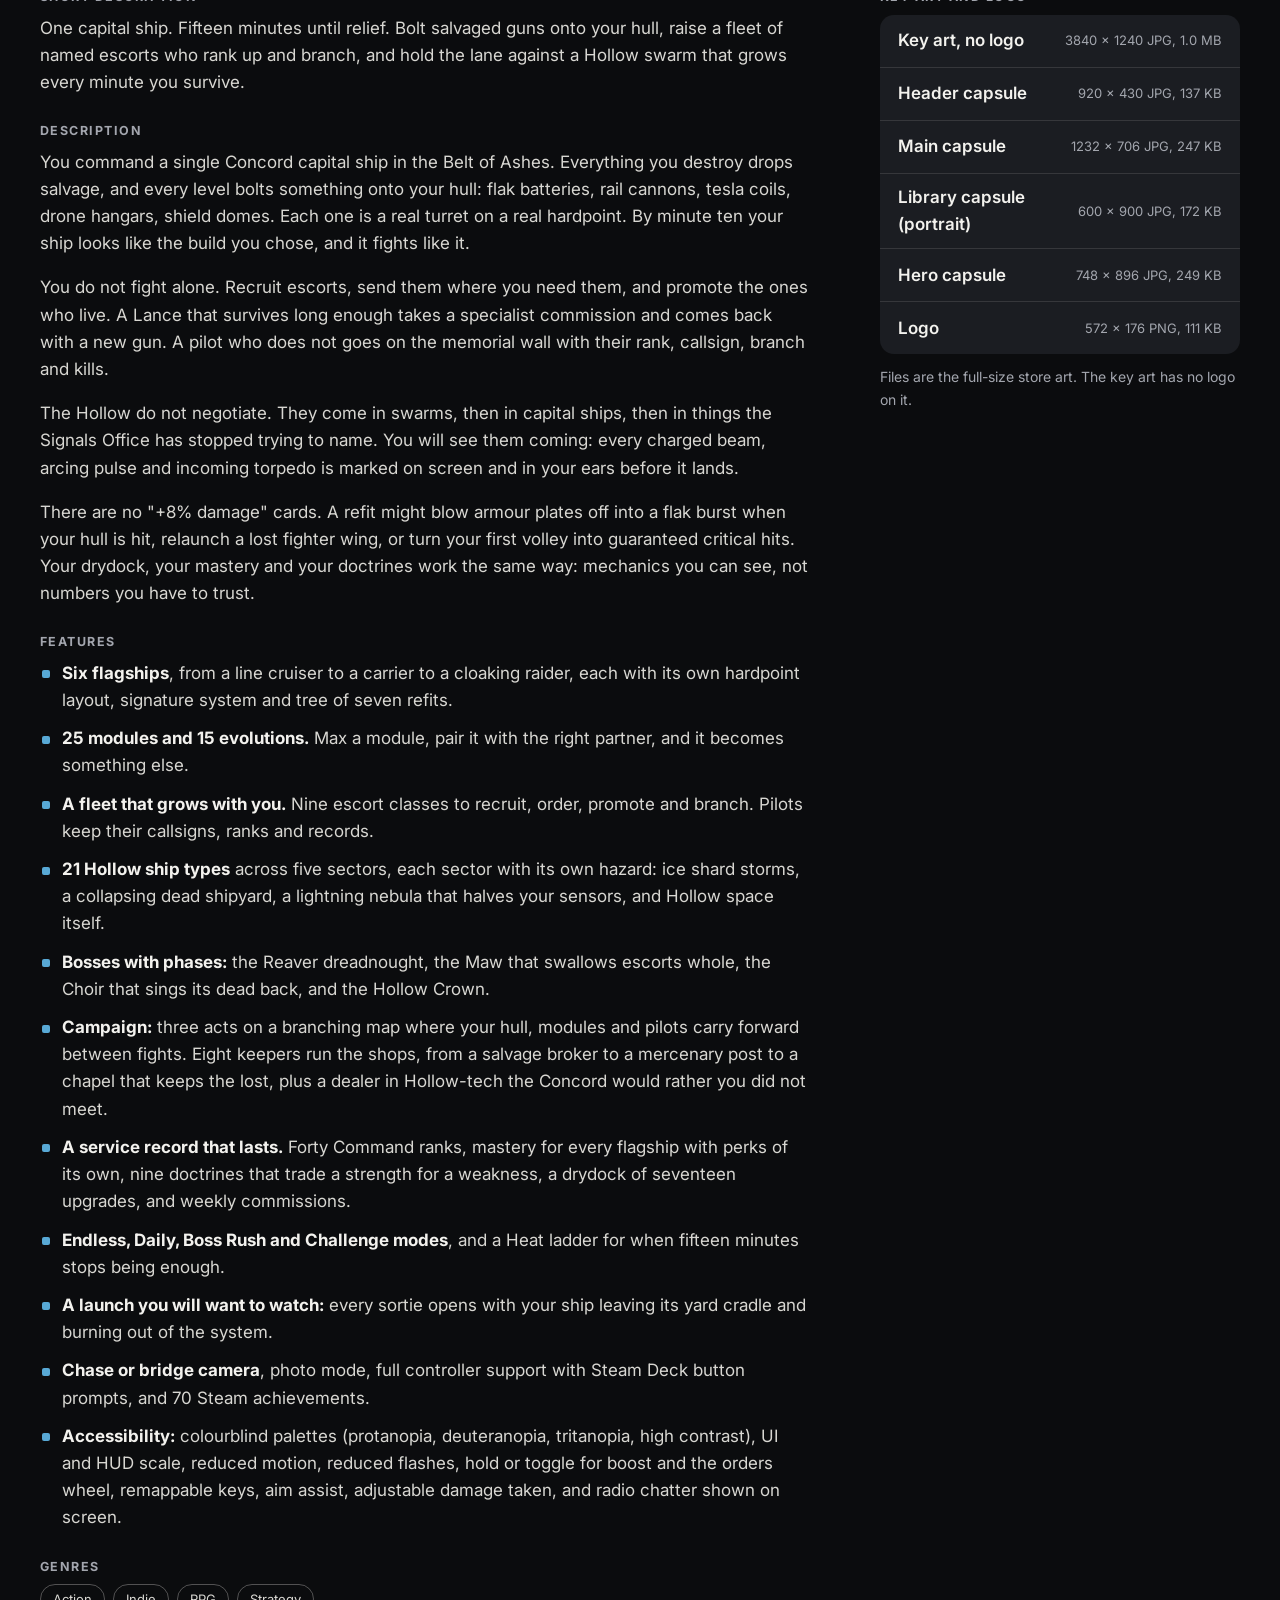
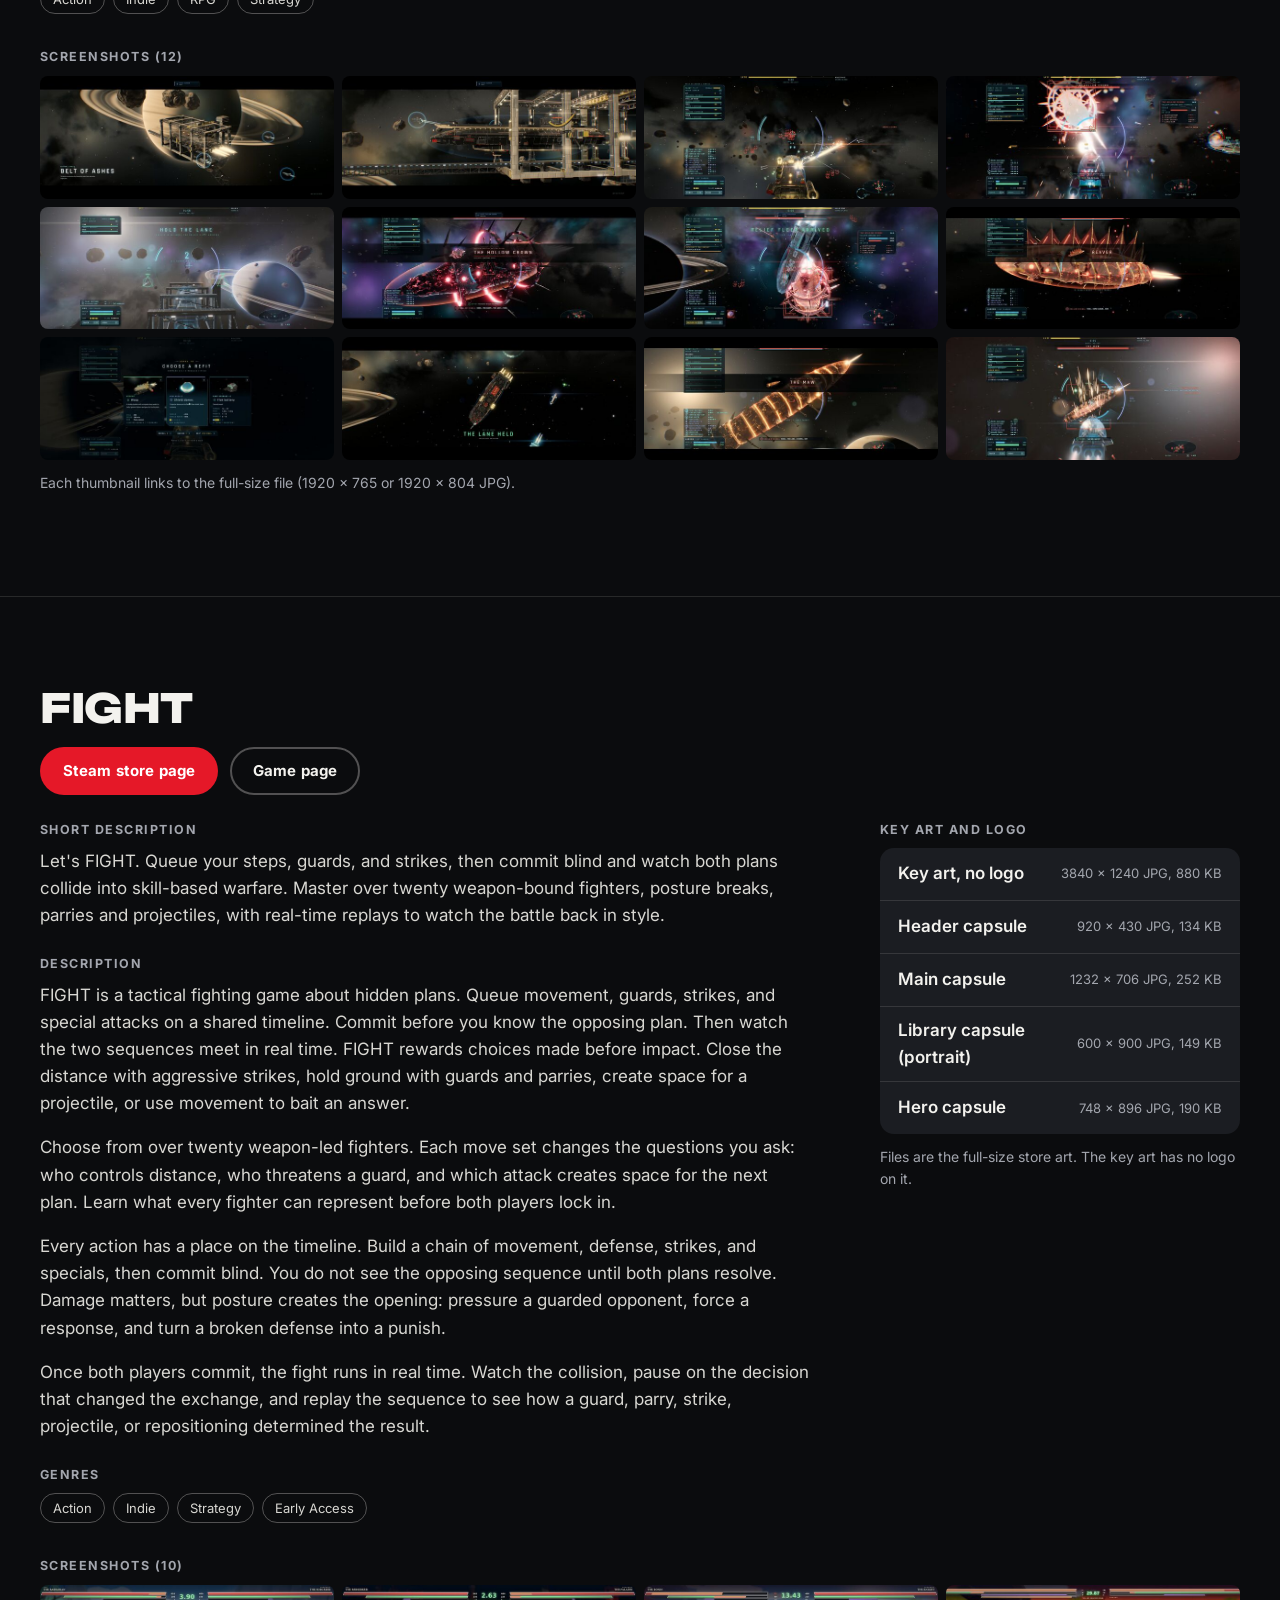
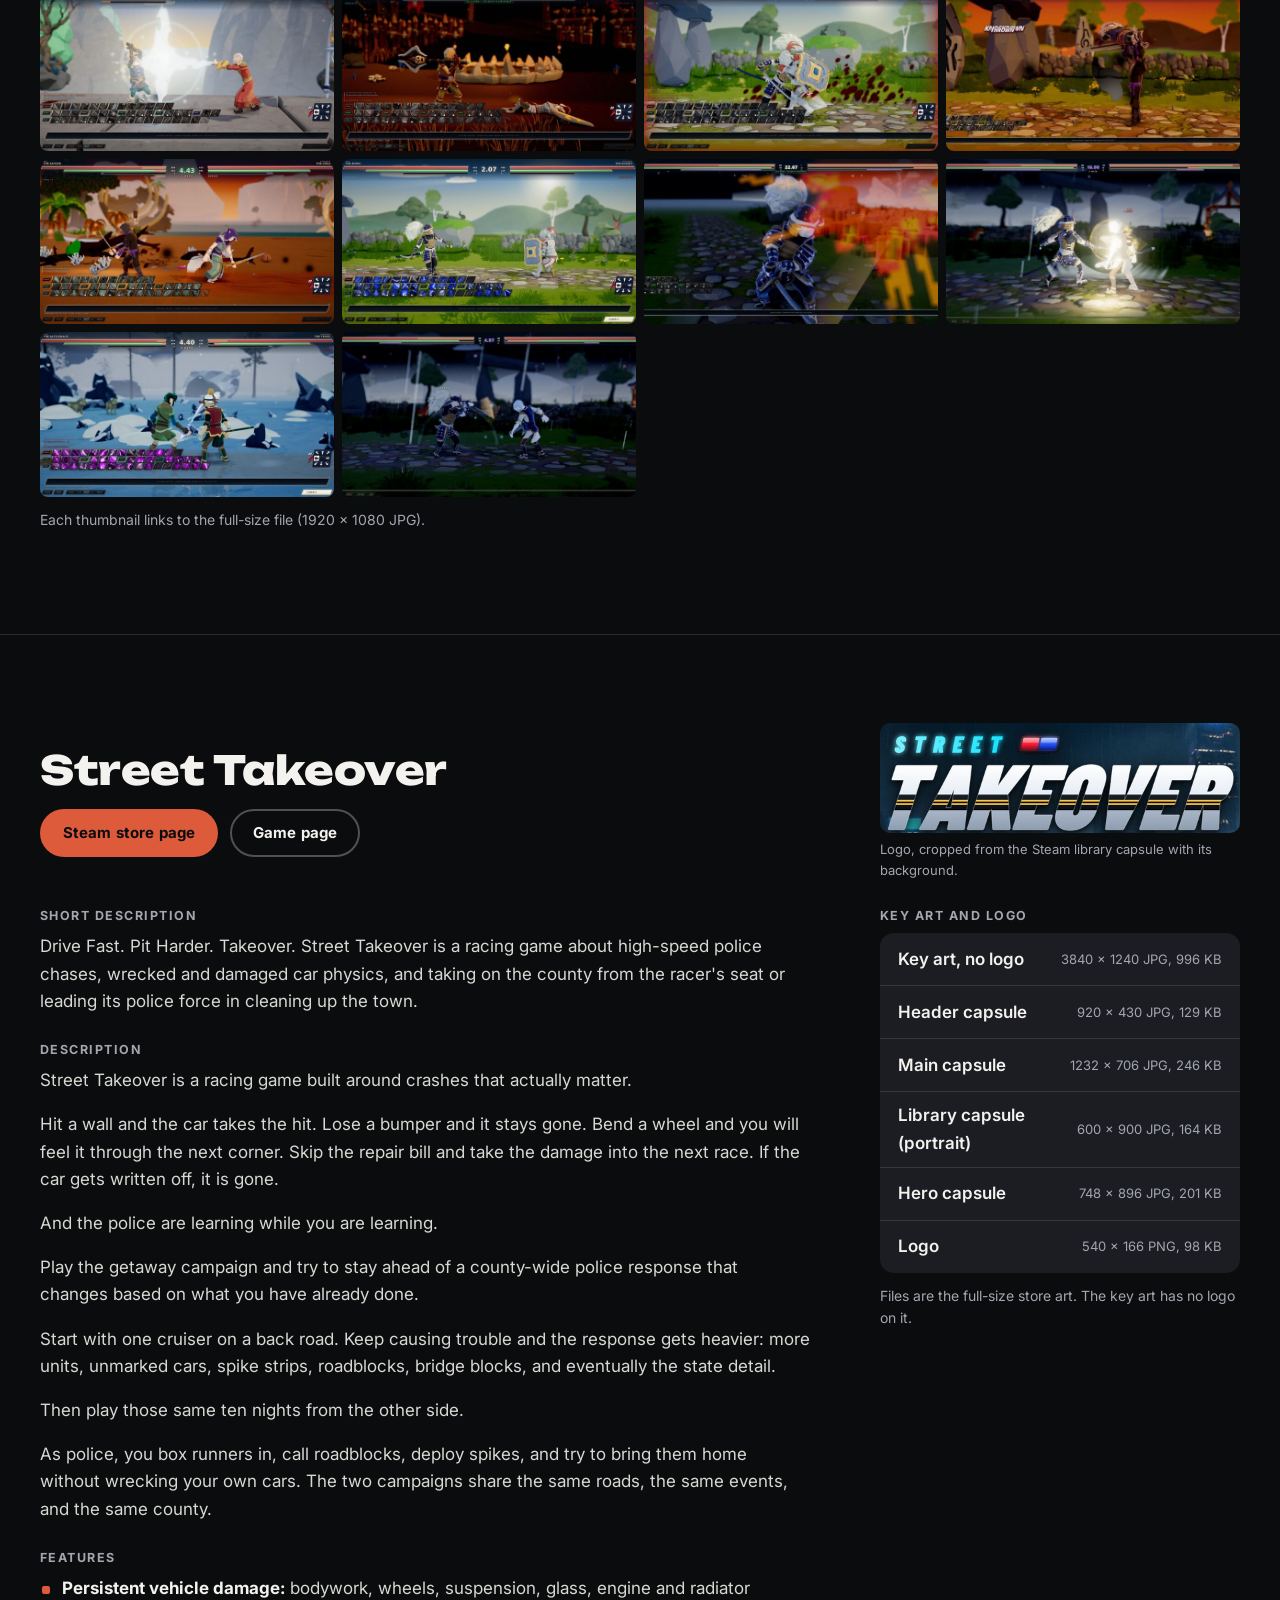
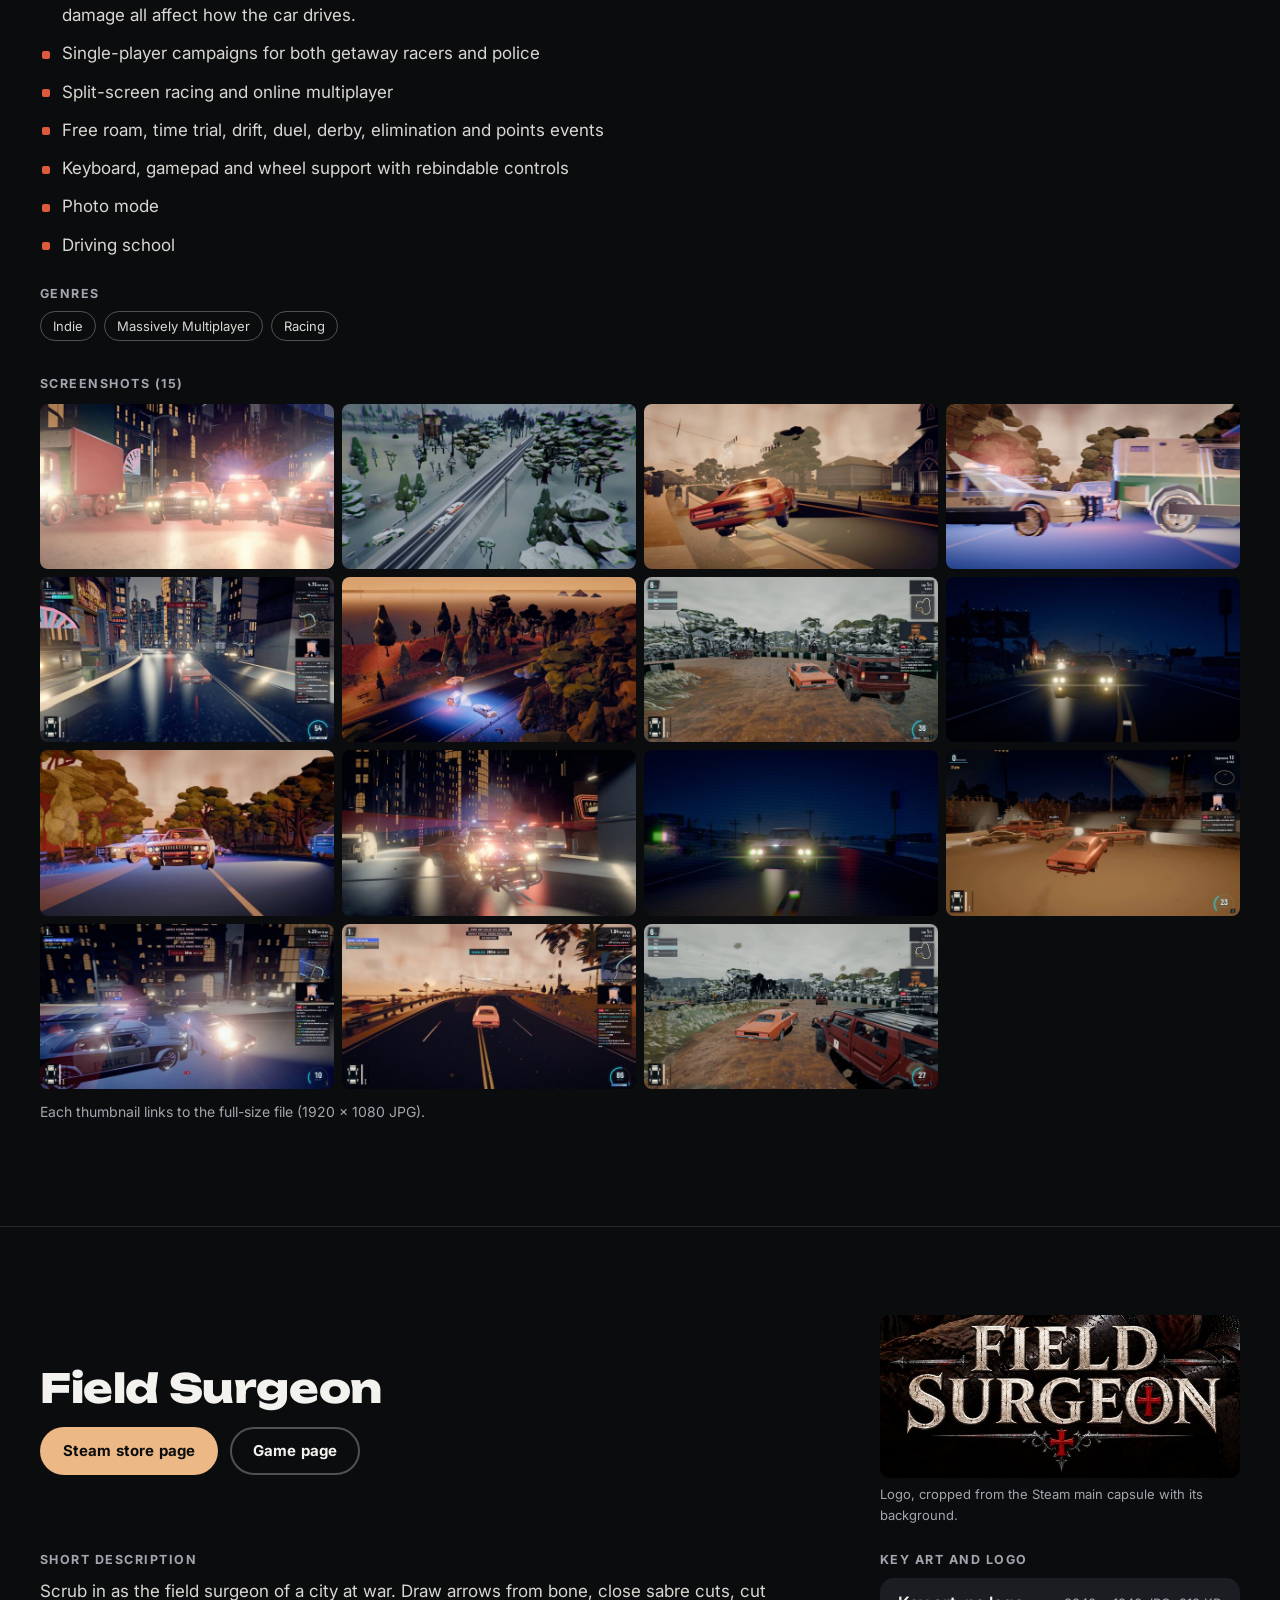
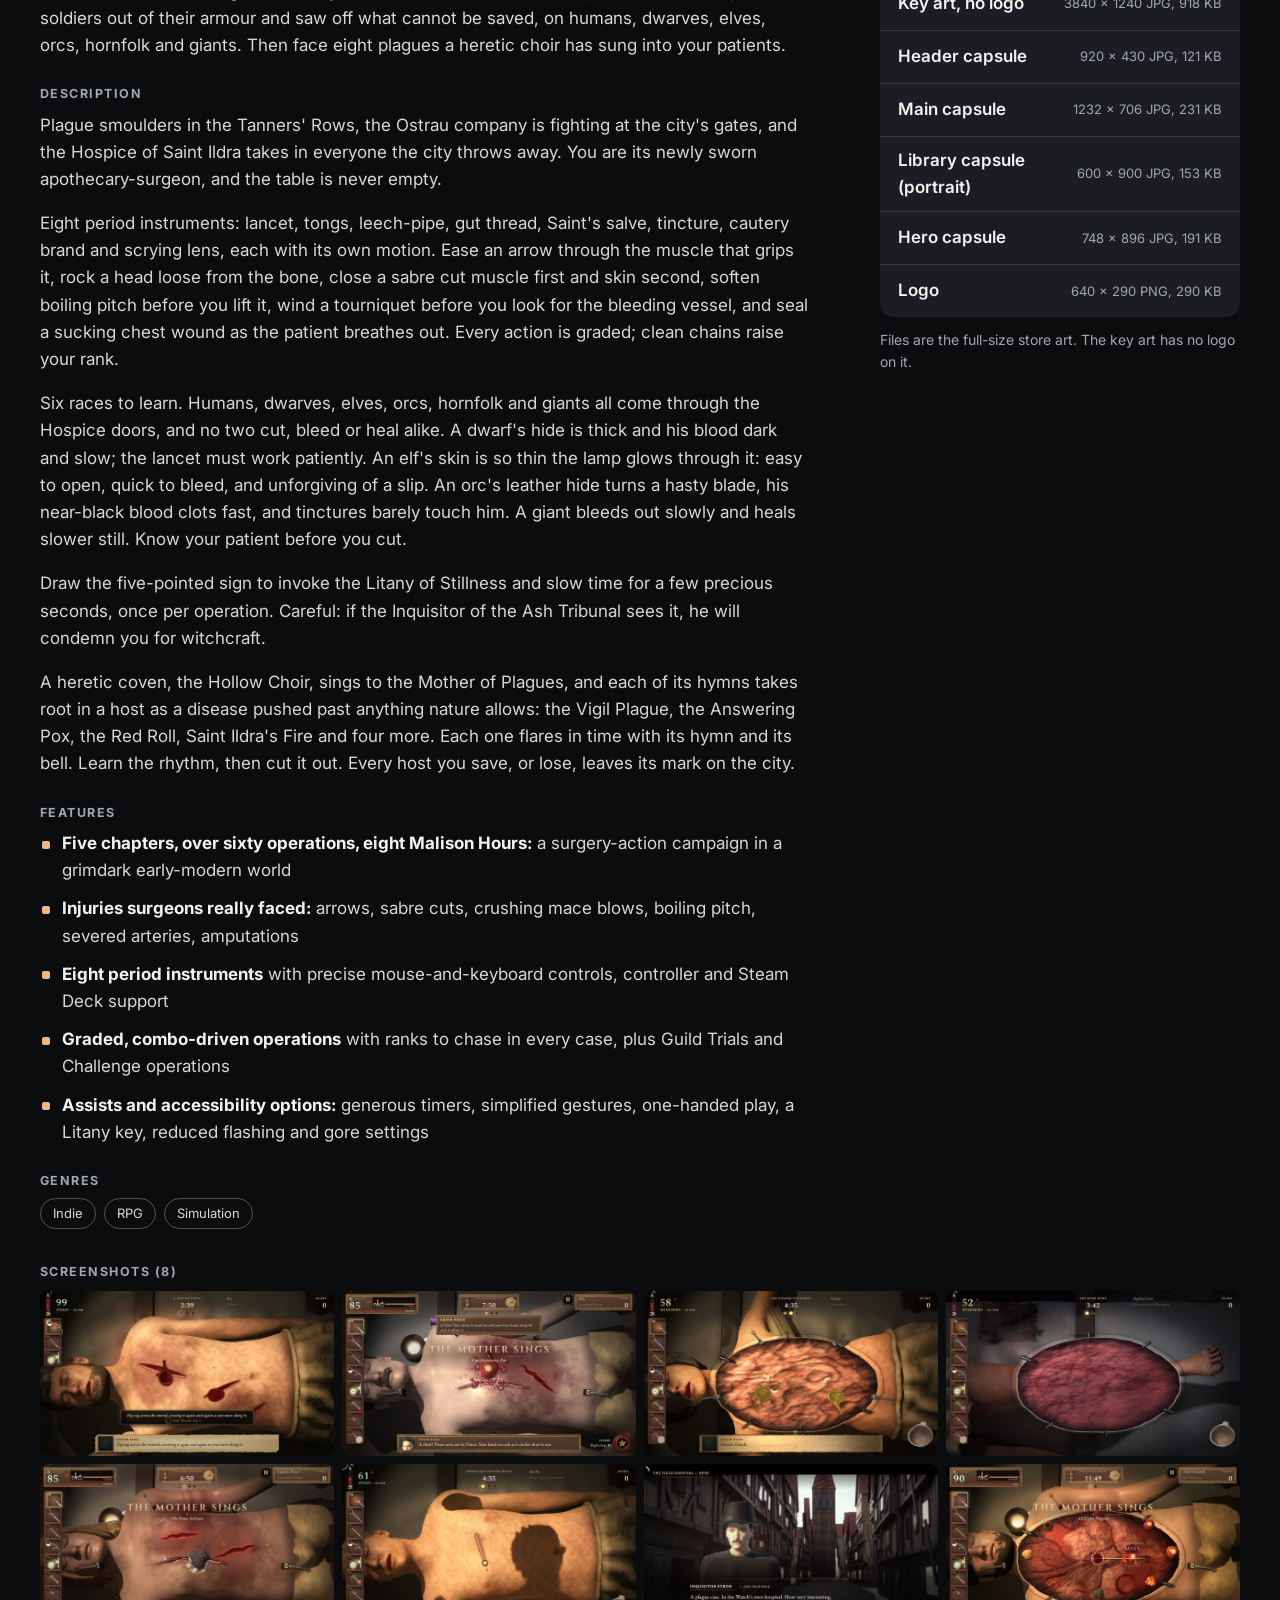
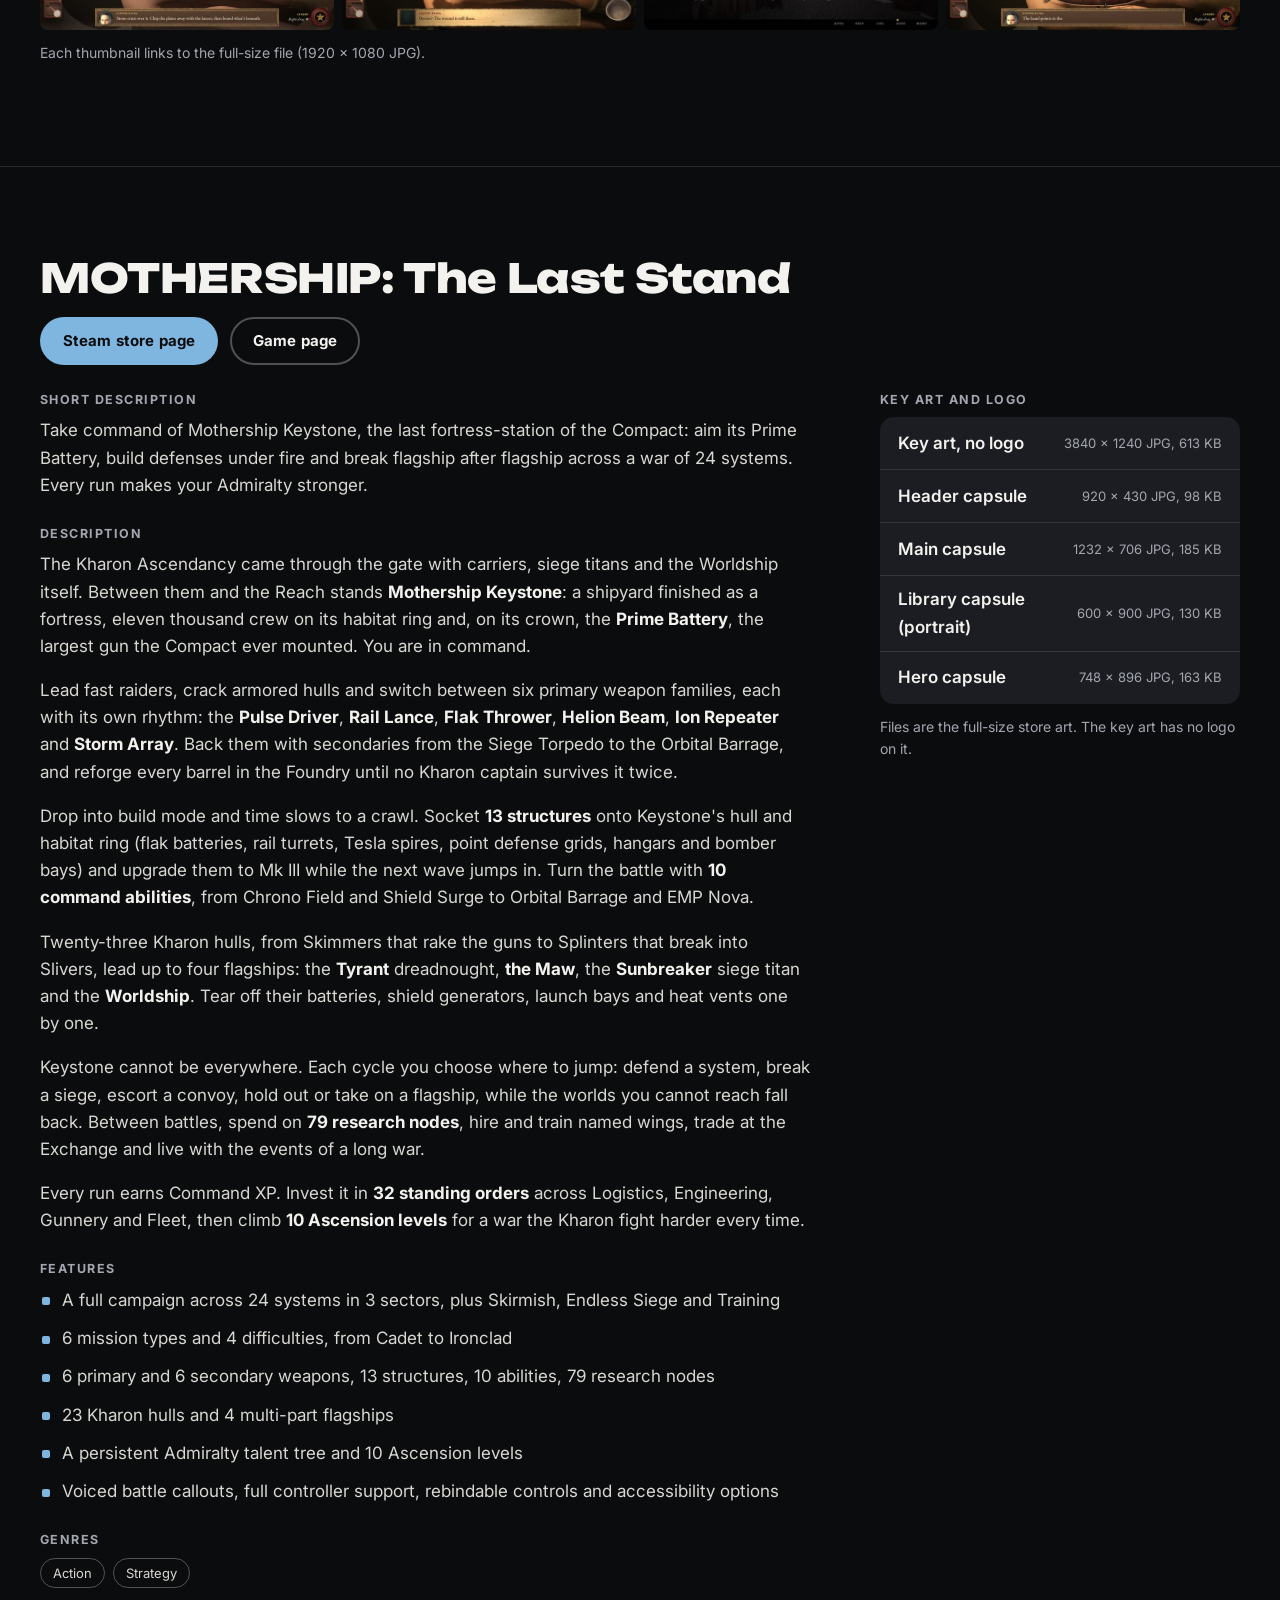
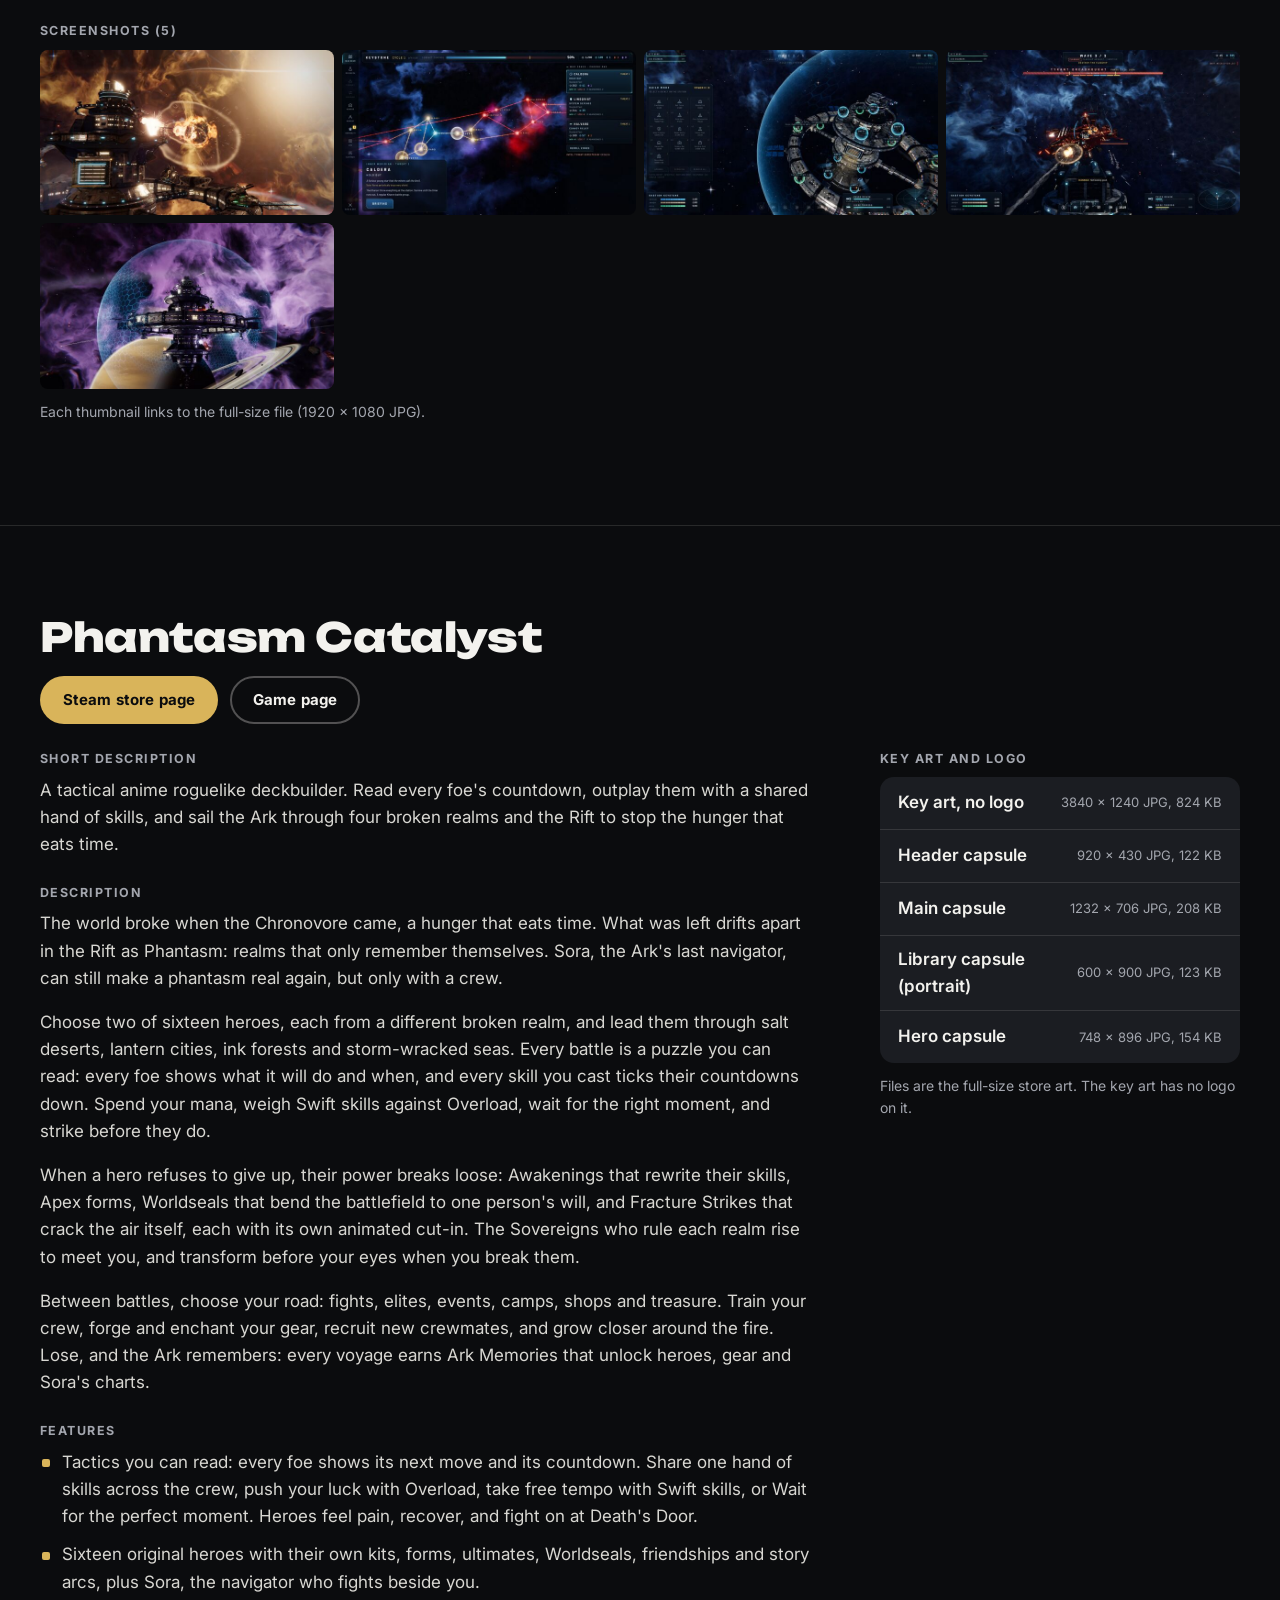
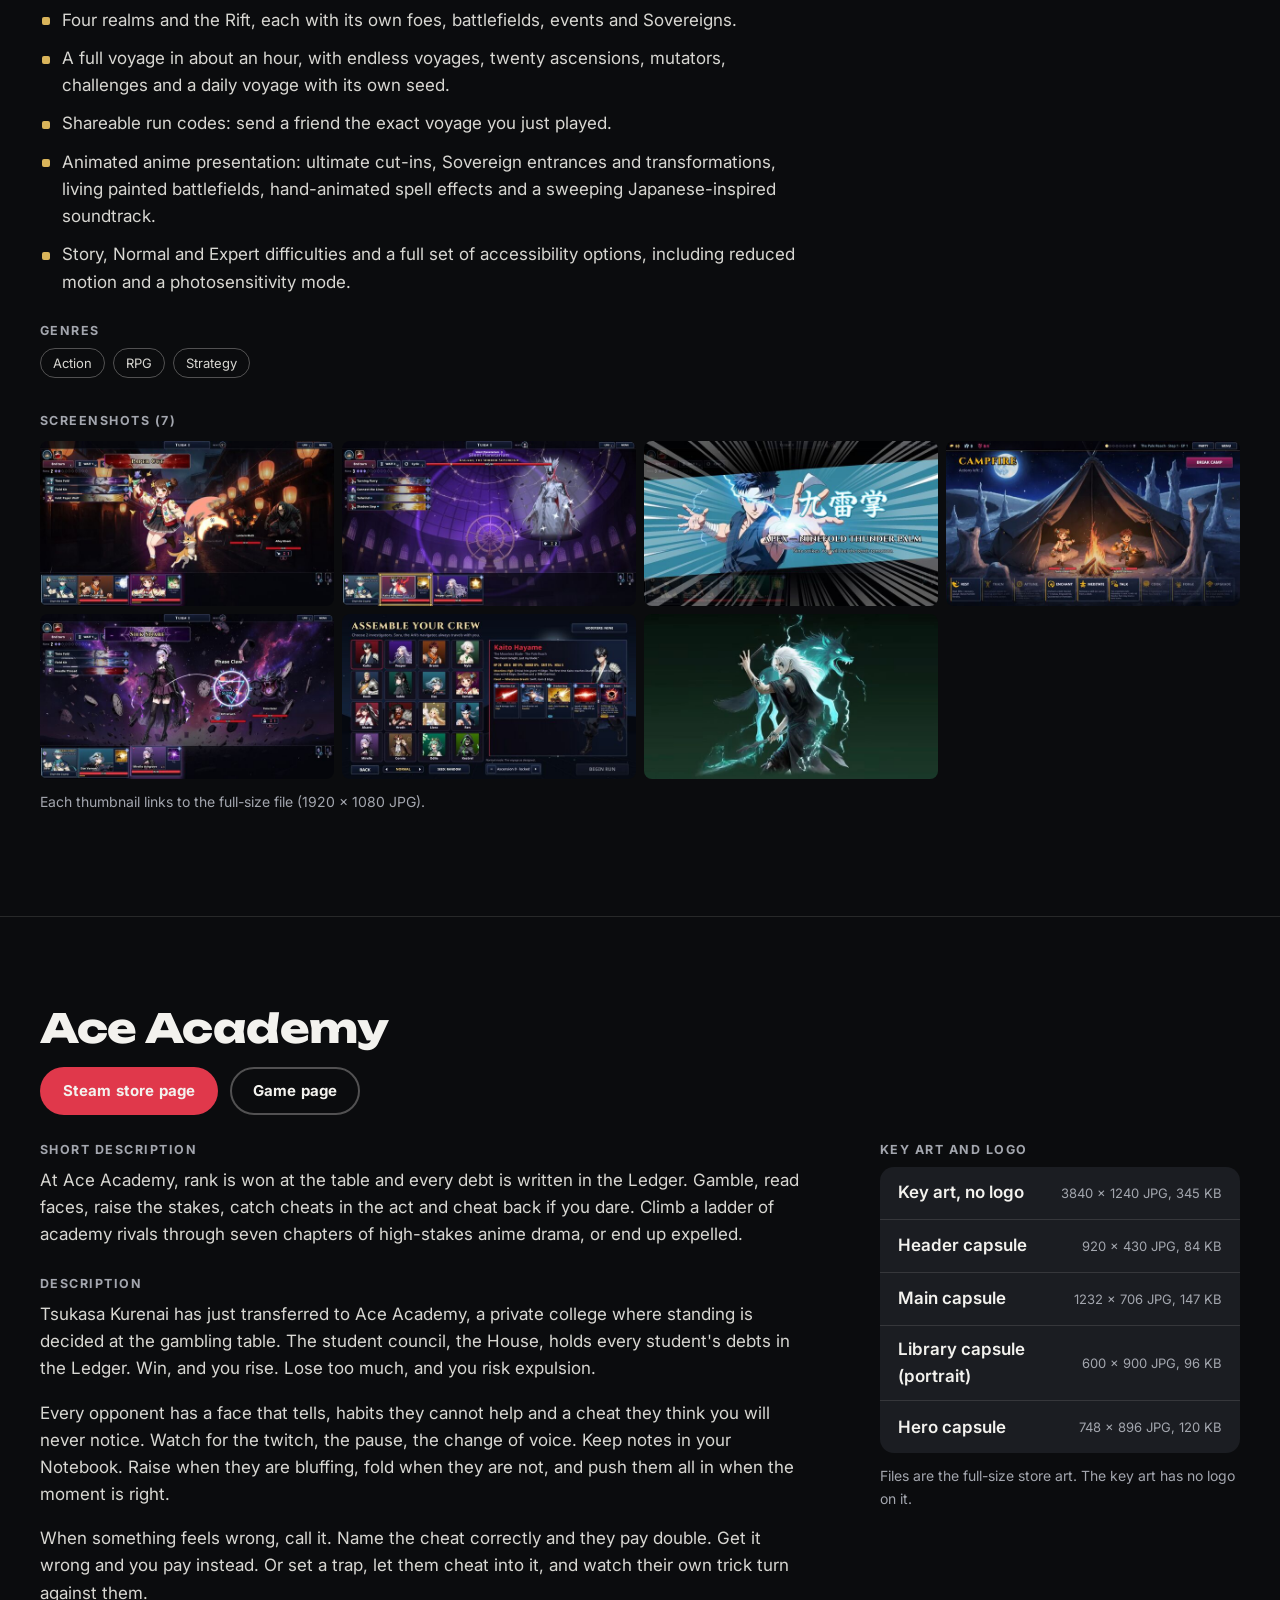
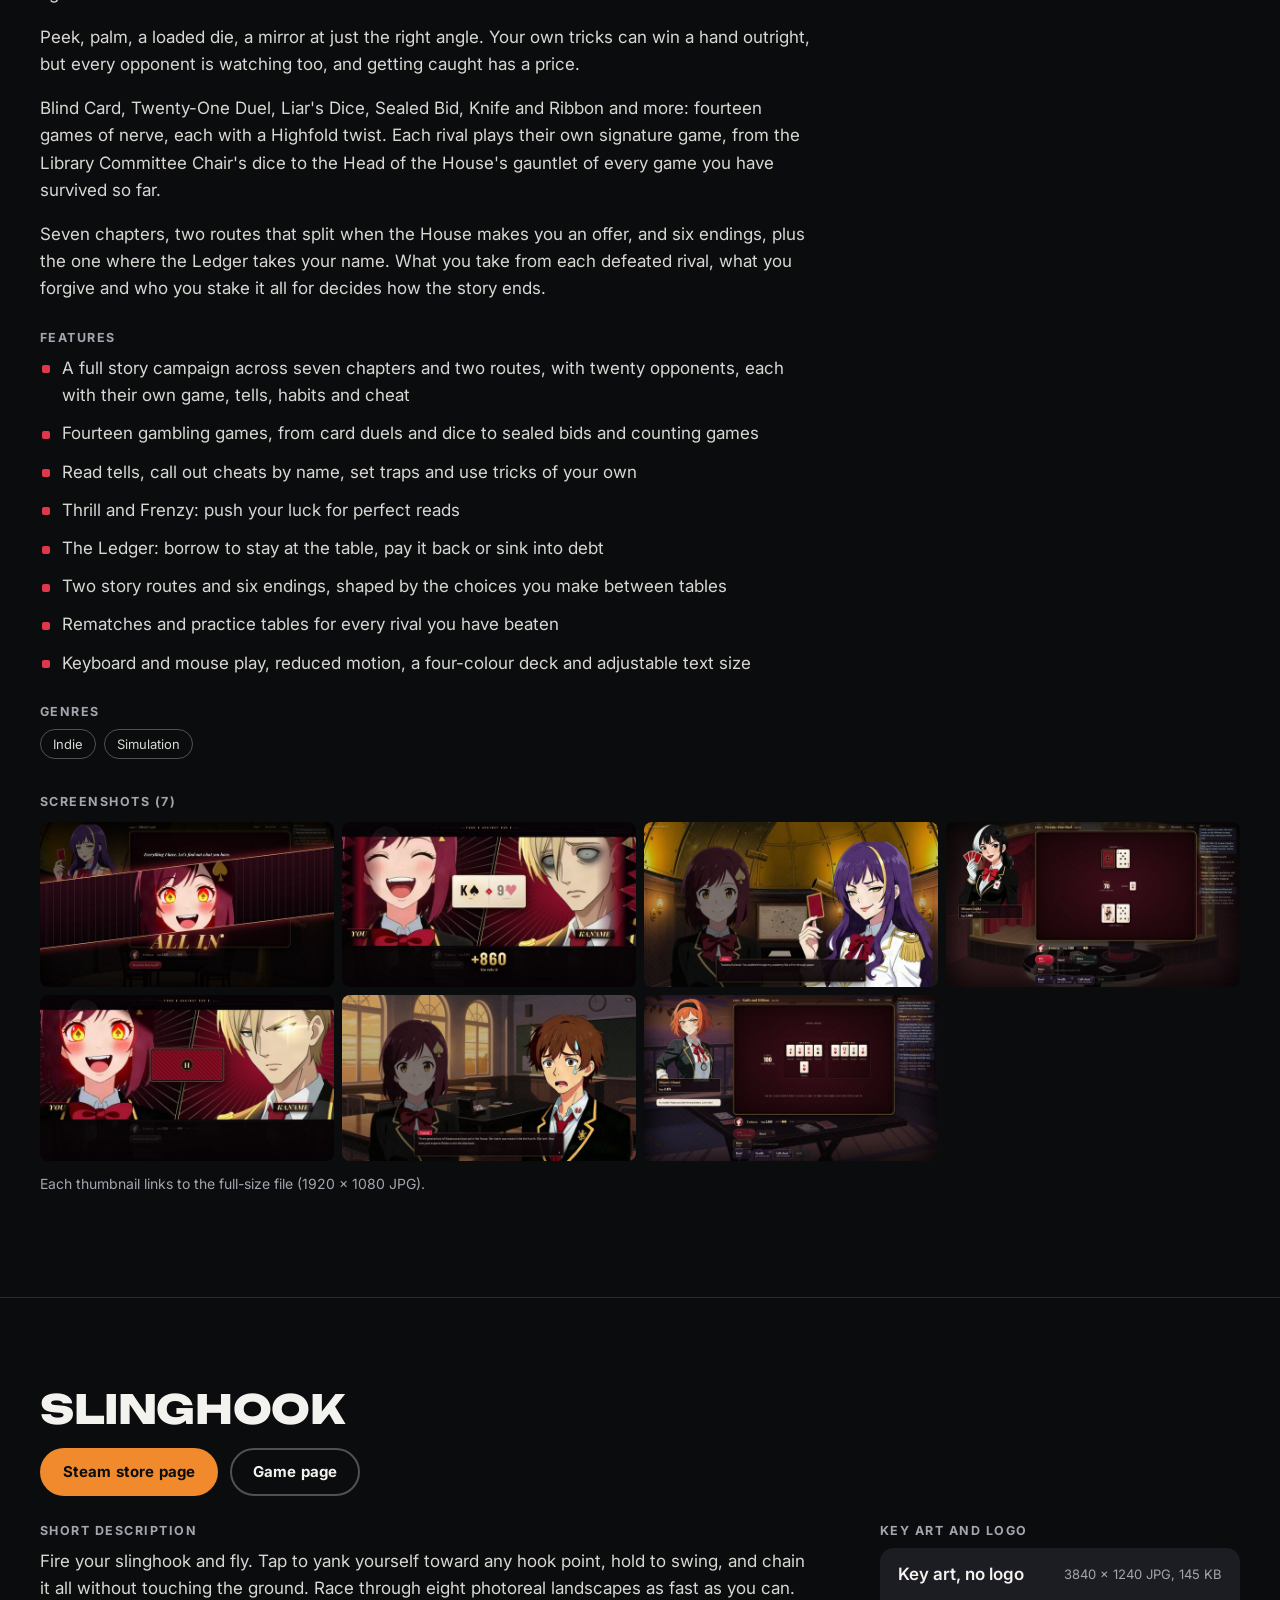
==== commit 7562e112: "Add MOTHERSHIP, Phantasm Catalyst, Ace Academy and SLINGHOOK Four new game pages, home cards, press " ====
--- a/press/index.html
+++ b/press/index.html
@@ -4,26 +4,26 @@
 <meta charset="utf-8">
 <meta name="viewport" content="width=device-width, initial-scale=1">
 <title>Press kit · TrevorGames</title>
-<meta name="description" content="Press kit for TrevorGames: factsheet, descriptions, key art, logos and full-size screenshots for Engagement, FIGHT, Street Takeover and Field Surgeon.">
+<meta name="description" content="Press kit for TrevorGames: factsheet, descriptions, key art and full-size screenshots for all eight games.">
 <link rel="canonical" href="https://trevorgameshq.com/press/">
 <meta name="theme-color" content="#0B0C0E">
 <meta name="color-scheme" content="dark">
 <meta property="og:type" content="website">
 <meta property="og:site_name" content="TrevorGames">
 <meta property="og:title" content="TrevorGames press kit">
-<meta property="og:description" content="Press kit for TrevorGames: factsheet, descriptions, key art, logos and full-size screenshots for Engagement, FIGHT, Street Takeover and Field Surgeon.">
+<meta property="og:description" content="Press kit for TrevorGames: factsheet, descriptions, key art and full-size screenshots for all eight games.">
 <meta property="og:url" content="https://trevorgameshq.com/press/">
 <meta property="og:image" content="https://trevorgameshq.com/assets/img/og/press.jpg">
 <meta property="og:image:width" content="1200">
 <meta property="og:image:height" content="630">
-<meta property="og:image:alt" content="TrevorGames press kit: key art from all four games above the wordmark">
+<meta property="og:image:alt" content="TrevorGames press kit: key art from all eight games above the wordmark">
 <meta property="og:locale" content="en_US">
 <meta name="twitter:card" content="summary_large_image">
 <meta name="twitter:site" content="@TrevorGamesHQ">
 <meta name="twitter:title" content="TrevorGames press kit">
-<meta name="twitter:description" content="Press kit for TrevorGames: factsheet, descriptions, key art, logos and full-size screenshots for Engagement, FIGHT, Street Takeover and Field Surgeon.">
+<meta name="twitter:description" content="Press kit for TrevorGames: factsheet, descriptions, key art and full-size screenshots for all eight games.">
 <meta name="twitter:image" content="https://trevorgameshq.com/assets/img/og/press.jpg">
-<meta name="twitter:image:alt" content="TrevorGames press kit: key art from all four games above the wordmark">
+<meta name="twitter:image:alt" content="TrevorGames press kit: key art from all eight games above the wordmark">
 <link rel="icon" href="../favicon.ico" sizes="16x16 32x32 48x48">
 <link rel="icon" href="../assets/icons/favicon-32.png" sizes="32x32" type="image/png">
 <link rel="apple-touch-icon" href="../assets/icons/apple-touch-icon.png">
@@ -48,7 +48,7 @@
   <section class="press-head" aria-labelledby="press-title">
     <div class="wrap">
       <h1 id="press-title">Press kit</h1>
-      <p>Facts, descriptions, key art and screenshots for the four TrevorGames games. All assets on this page may be used for coverage of the games.</p>
+      <p>Facts, descriptions, key art and screenshots for every TrevorGames game. All assets on this page may be used for coverage of the games.</p>
       <p>Press contact: <a href="mailto:blizzstorygames@gmail.com">blizzstorygames@gmail.com</a>. You can also message <a href="https://x.com/TrevorGamesHQ">@TrevorGamesHQ on X</a> or <a href="https://bsky.app/profile/trevorgameshq.bsky.social">on Bluesky</a>.</p>
       <ul class="jump" aria-label="Jump to a game">
       <li><a href="#factsheet">Factsheet</a></li>
@@ -56,6 +56,10 @@
       <li><a href="#fight">FIGHT</a></li>
       <li><a href="#street-takeover">Street Takeover</a></li>
       <li><a href="#field-surgeon">Field Surgeon</a></li>
+      <li><a href="#mothership">MOTHERSHIP: The Last Stand</a></li>
+      <li><a href="#phantasm-catalyst">Phantasm Catalyst</a></li>
+      <li><a href="#ace-academy">Ace Academy</a></li>
+      <li><a href="#slinghook">SLINGHOOK</a></li>
       </ul>
     </div>
   </section>
@@ -73,8 +77,12 @@
             <li><a href="#fight">FIGHT</a></li>
             <li><a href="#street-takeover">Street Takeover</a></li>
             <li><a href="#field-surgeon">Field Surgeon</a></li>
-          </ul>
-          Each one has a free demo on Steam.</dd></div>
+            <li><a href="#mothership">MOTHERSHIP: The Last Stand</a></li>
+            <li><a href="#phantasm-catalyst">Phantasm Catalyst</a></li>
+            <li><a href="#ace-academy">Ace Academy</a></li>
+            <li><a href="#slinghook">SLINGHOOK</a></li>
+          </ul>
+          Free demos on Steam: Engagement, FIGHT, Street Takeover, Field Surgeon and MOTHERSHIP: The Last Stand.</dd></div>
         <div><dt>Steam developer page</dt><dd><a href="https://store.steampowered.com/search/?developer=Trevor&amp;utm_source=website&amp;utm_medium=web&amp;utm_campaign=press&amp;utm_content=trevorgames">store.steampowered.com/search/?developer=Trevor</a></dd></div>
         <div><dt>Socials</dt><dd>
           <ul class="inline-list">
@@ -388,11 +396,272 @@
     <p class="press-note">Each thumbnail links to the full-size file (1920 × 1080 JPG).</p>
     </div>
   </section>
+  <section class="section press-game t-mothership" id="mothership" aria-labelledby="p-mothership">
+    <div class="wrap">
+    <div class="press-game-head">
+      <div>
+        <h2 id="p-mothership">MOTHERSHIP: The Last Stand</h2>
+        <div class="actions" style="margin-top:16px">
+          <a class="btn btn-primary" href="https://store.steampowered.com/app/5375740/MOTHERSHIP_The_Last_Stand/?utm_source=website&amp;utm_medium=web&amp;utm_campaign=press&amp;utm_content=mothership">Steam store page</a>
+          <a class="btn btn-ghost" href="../games/mothership/">Game page</a>
+        </div>
+      </div>
+    </div>
+    <div class="press-cols">
+      <div>
+          <h3>Short description</h3>
+          <div class="prose"><p>Take command of Mothership Keystone, the last fortress-station of the Compact: aim its Prime Battery, build defenses under fire and break flagship after flagship across a war of 24 systems. Every run makes your Admiralty stronger.</p></div>
+          <h3>Description</h3>
+          <div class="prose">
+          <p>The Kharon Ascendancy came through the gate with carriers, siege titans and the Worldship itself. Between them and the Reach stands <strong>Mothership Keystone</strong>: a shipyard finished as a fortress, eleven thousand crew on its habitat ring and, on its crown, the <strong>Prime Battery</strong>, the largest gun the Compact ever mounted. You are in command.</p>
+          <p>Lead fast raiders, crack armored hulls and switch between six primary weapon families, each with its own rhythm: the <strong>Pulse Driver</strong>, <strong>Rail Lance</strong>, <strong>Flak Thrower</strong>, <strong>Helion Beam</strong>, <strong>Ion Repeater</strong> and <strong>Storm Array</strong>. Back them with secondaries from the Siege Torpedo to the Orbital Barrage, and reforge every barrel in the Foundry until no Kharon captain survives it twice.</p>
+          <p>Drop into build mode and time slows to a crawl. Socket <strong>13 structures</strong> onto Keystone's hull and habitat ring (flak batteries, rail turrets, Tesla spires, point defense grids, hangars and bomber bays) and upgrade them to Mk III while the next wave jumps in. Turn the battle with <strong>10 command abilities</strong>, from Chrono Field and Shield Surge to Orbital Barrage and EMP Nova.</p>
+          <p>Twenty-three Kharon hulls, from Skimmers that rake the guns to Splinters that break into Slivers, lead up to four flagships: the <strong>Tyrant</strong> dreadnought, <strong>the Maw</strong>, the <strong>Sunbreaker</strong> siege titan and the <strong>Worldship</strong>. Tear off their batteries, shield generators, launch bays and heat vents one by one.</p>
+          <p>Keystone cannot be everywhere. Each cycle you choose where to jump: defend a system, break a siege, escort a convoy, hold out or take on a flagship, while the worlds you cannot reach fall back. Between battles, spend on <strong>79 research nodes</strong>, hire and train named wings, trade at the Exchange and live with the events of a long war.</p>
+          <p>Every run earns Command XP. Invest it in <strong>32 standing orders</strong> across Logistics, Engineering, Gunnery and Fleet, then climb <strong>10 Ascension levels</strong> for a war the Kharon fight harder every time.</p>
+          </div>
+          <h3>Features</h3>
+          <div class="prose">
+            <ul>
+            <li>A full campaign across 24 systems in 3 sectors, plus Skirmish, Endless Siege and Training</li>
+            <li>6 mission types and 4 difficulties, from Cadet to Ironclad</li>
+            <li>6 primary and 6 secondary weapons, 13 structures, 10 abilities, 79 research nodes</li>
+            <li>23 Kharon hulls and 4 multi-part flagships</li>
+            <li>A persistent Admiralty talent tree and 10 Ascension levels</li>
+            <li>Voiced battle callouts, full controller support, rebindable controls and accessibility options</li>
+            </ul>
+          </div>
+          <h3>Genres</h3>
+          <ul class="tags">
+            <li>Action</li>
+            <li>Strategy</li>
+          </ul>
+      </div>
+      <div>
+        <h3>Key art and logo</h3>
+        <ul class="downloads">
+          <li><a href="../assets/press/mothership/mothership_key_art.jpg" download><span class="label">Key art, no logo</span><span class="meta">3840 × 1240 JPG, 613 KB</span></a></li>
+          <li><a href="../assets/press/mothership/mothership_header.jpg" download><span class="label">Header capsule</span><span class="meta">920 × 430 JPG, 98 KB</span></a></li>
+          <li><a href="../assets/press/mothership/mothership_main_capsule.jpg" download><span class="label">Main capsule</span><span class="meta">1232 × 706 JPG, 185 KB</span></a></li>
+          <li><a href="../assets/press/mothership/mothership_library_capsule.jpg" download><span class="label">Library capsule (portrait)</span><span class="meta">600 × 900 JPG, 130 KB</span></a></li>
+          <li><a href="../assets/press/mothership/mothership_hero_capsule.jpg" download><span class="label">Hero capsule</span><span class="meta">748 × 896 JPG, 163 KB</span></a></li>
+        </ul>
+        <p class="press-note">Files are the full-size store art. The key art has no logo on it.</p>
+      </div>
+    </div>
+    <h3 class="side-title" style="margin-top:36px">Screenshots (5)</h3>
+    <ul class="shot-grid" style="--shot-ar:16 / 9">
+        <li><a href="../assets/press/mothership/mothership_screenshot_01.jpg"><img src="../assets/img/mothership/shots/01-640.jpg" width="640" height="360" alt="The station fires its battery into a burning asteroid inside an orange nebula (full size, 1920 × 1080)" loading="lazy" decoding="async"></a></li>
+        <li><a href="../assets/press/mothership/mothership_screenshot_02.jpg"><img src="../assets/img/mothership/shots/02-640.jpg" width="640" height="360" alt="The war map: choosing between Caldera, Lindqvist and Halvard, with Caldera&#x27;s Hold Out briefing open (full size, 1920 × 1080)" loading="lazy" decoding="async"></a></li>
+        <li><a href="../assets/press/mothership/mothership_screenshot_03.jpg"><img src="../assets/img/mothership/shots/03-640.jpg" width="640" height="360" alt="Build mode: empty sockets glow around the station&#x27;s ring, with the structure menu on the left (full size, 1920 × 1080)" loading="lazy" decoding="async"></a></li>
+        <li><a href="../assets/press/mothership/mothership_screenshot_04.jpg"><img src="../assets/img/mothership/shots/04-640.jpg" width="640" height="360" alt="Wave 3 of 3: the Tyrant dreadnought under fire, with its health bar across the top (full size, 1920 × 1080)" loading="lazy" decoding="async"></a></li>
+        <li><a href="../assets/press/mothership/mothership_screenshot_05.jpg"><img src="../assets/img/mothership/shots/05-640.jpg" width="640" height="360" alt="The station under its hexagonal shield above a ringed planet in a purple nebula (full size, 1920 × 1080)" loading="lazy" decoding="async"></a></li>
+    </ul>
+    <p class="press-note">Each thumbnail links to the full-size file (1920 × 1080 JPG).</p>
+    </div>
+  </section>
+  <section class="section press-game t-phantasm-catalyst" id="phantasm-catalyst" aria-labelledby="p-phantasm-catalyst">
+    <div class="wrap">
+    <div class="press-game-head">
+      <div>
+        <h2 id="p-phantasm-catalyst">Phantasm Catalyst</h2>
+        <div class="actions" style="margin-top:16px">
+          <a class="btn btn-primary" href="https://store.steampowered.com/app/5380940/Phantasm_Catalyst/?utm_source=website&amp;utm_medium=web&amp;utm_campaign=press&amp;utm_content=phantasm-catalyst">Steam store page</a>
+          <a class="btn btn-ghost" href="../games/phantasm-catalyst/">Game page</a>
+        </div>
+      </div>
+    </div>
+    <div class="press-cols">
+      <div>
+          <h3>Short description</h3>
+          <div class="prose"><p>A tactical anime roguelike deckbuilder. Read every foe&#x27;s countdown, outplay them with a shared hand of skills, and sail the Ark through four broken realms and the Rift to stop the hunger that eats time.</p></div>
+          <h3>Description</h3>
+          <div class="prose">
+          <p>The world broke when the Chronovore came, a hunger that eats time. What was left drifts apart in the Rift as Phantasm: realms that only remember themselves. Sora, the Ark's last navigator, can still make a phantasm real again, but only with a crew.</p>
+          <p>Choose two of sixteen heroes, each from a different broken realm, and lead them through salt deserts, lantern cities, ink forests and storm-wracked seas. Every battle is a puzzle you can read: every foe shows what it will do and when, and every skill you cast ticks their countdowns down. Spend your mana, weigh Swift skills against Overload, wait for the right moment, and strike before they do.</p>
+          <p>When a hero refuses to give up, their power breaks loose: Awakenings that rewrite their skills, Apex forms, Worldseals that bend the battlefield to one person's will, and Fracture Strikes that crack the air itself, each with its own animated cut-in. The Sovereigns who rule each realm rise to meet you, and transform before your eyes when you break them.</p>
+          <p>Between battles, choose your road: fights, elites, events, camps, shops and treasure. Train your crew, forge and enchant your gear, recruit new crewmates, and grow closer around the fire. Lose, and the Ark remembers: every voyage earns Ark Memories that unlock heroes, gear and Sora's charts.</p>
+          </div>
+          <h3>Features</h3>
+          <div class="prose">
+            <ul>
+            <li>Tactics you can read: every foe shows its next move and its countdown. Share one hand of skills across the crew, push your luck with Overload, take free tempo with Swift skills, or Wait for the perfect moment. Heroes feel pain, recover, and fight on at Death's Door.</li>
+            <li>Sixteen original heroes with their own kits, forms, ultimates, Worldseals, friendships and story arcs, plus Sora, the navigator who fights beside you.</li>
+            <li>Four realms and the Rift, each with its own foes, battlefields, events and Sovereigns.</li>
+            <li>A full voyage in about an hour, with endless voyages, twenty ascensions, mutators, challenges and a daily voyage with its own seed.</li>
+            <li>Shareable run codes: send a friend the exact voyage you just played.</li>
+            <li>Animated anime presentation: ultimate cut-ins, Sovereign entrances and transformations, living painted battlefields, hand-animated spell effects and a sweeping Japanese-inspired soundtrack.</li>
+            <li>Story, Normal and Expert difficulties and a full set of accessibility options, including reduced motion and a photosensitivity mode.</li>
+            </ul>
+          </div>
+          <h3>Genres</h3>
+          <ul class="tags">
+            <li>Action</li>
+            <li>RPG</li>
+            <li>Strategy</li>
+          </ul>
+      </div>
+      <div>
+        <h3>Key art and logo</h3>
+        <ul class="downloads">
+          <li><a href="../assets/press/phantasm-catalyst/phantasm-catalyst_key_art.jpg" download><span class="label">Key art, no logo</span><span class="meta">3840 × 1240 JPG, 824 KB</span></a></li>
+          <li><a href="../assets/press/phantasm-catalyst/phantasm-catalyst_header.jpg" download><span class="label">Header capsule</span><span class="meta">920 × 430 JPG, 122 KB</span></a></li>
+          <li><a href="../assets/press/phantasm-catalyst/phantasm-catalyst_main_capsule.jpg" download><span class="label">Main capsule</span><span class="meta">1232 × 706 JPG, 208 KB</span></a></li>
+          <li><a href="../assets/press/phantasm-catalyst/phantasm-catalyst_library_capsule.jpg" download><span class="label">Library capsule (portrait)</span><span class="meta">600 × 900 JPG, 123 KB</span></a></li>
+          <li><a href="../assets/press/phantasm-catalyst/phantasm-catalyst_hero_capsule.jpg" download><span class="label">Hero capsule</span><span class="meta">748 × 896 JPG, 154 KB</span></a></li>
+        </ul>
+        <p class="press-note">Files are the full-size store art. The key art has no logo on it.</p>
+      </div>
+    </div>
+    <h3 class="side-title" style="margin-top:36px">Screenshots (7)</h3>
+    <ul class="shot-grid" style="--shot-ar:16 / 9">
+        <li><a href="../assets/press/phantasm-catalyst/phantasm-catalyst_screenshot_01.jpg"><img src="../assets/img/phantasm-catalyst/shots/01-640.jpg" width="640" height="360" alt="Paper Cut: Tamsin Reed and a paper fox face a Lantern Moth and an Alley Gloam in a lantern-lit street (full size, 1920 × 1080)" loading="lazy" decoding="async"></a></li>
+        <li><a href="../assets/press/phantasm-catalyst/phantasm-catalyst_screenshot_02.jpg"><img src="../assets/img/phantasm-catalyst/shots/02-640.jpg" width="640" height="360" alt="Kagami, the Mirror Sovereign, in the Silent Planetarium (full size, 1920 × 1080)" loading="lazy" decoding="async"></a></li>
+        <li><a href="../assets/press/phantasm-catalyst/phantasm-catalyst_screenshot_03.jpg"><img src="../assets/img/phantasm-catalyst/shots/03-640.jpg" width="640" height="360" alt="An Apex cut-in, Ninefold Thunder Palm: &quot;Nine strikes. You will feel the tenth tomorrow.&quot; (full size, 1920 × 1080)" loading="lazy" decoding="async"></a></li>
+        <li><a href="../assets/press/phantasm-catalyst/phantasm-catalyst_screenshot_04.jpg"><img src="../assets/img/phantasm-catalyst/shots/04-640.jpg" width="640" height="360" alt="The campfire between battles, with actions to rest, train, enchant, meditate and talk (full size, 1920 × 1080)" loading="lazy" decoding="async"></a></li>
+        <li><a href="../assets/press/phantasm-catalyst/phantasm-catalyst_screenshot_05.jpg"><img src="../assets/img/phantasm-catalyst/shots/05-640.jpg" width="640" height="360" alt="Silk Snare: Mirelle Ashgrove binds a Time Eater among floating clocks (full size, 1920 × 1080)" loading="lazy" decoding="async"></a></li>
+        <li><a href="../assets/press/phantasm-catalyst/phantasm-catalyst_screenshot_06.jpg"><img src="../assets/img/phantasm-catalyst/shots/06-640.jpg" width="640" height="360" alt="Assemble your crew: sixteen hero portraits, with Kaito Hayame selected (full size, 1920 × 1080)" loading="lazy" decoding="async"></a></li>
+        <li><a href="../assets/press/phantasm-catalyst/phantasm-catalyst_screenshot_07.jpg"><img src="../assets/img/phantasm-catalyst/shots/07-640.jpg" width="640" height="360" alt="A white-haired hero with a glowing spirit wolf behind him (full size, 1920 × 1080)" loading="lazy" decoding="async"></a></li>
+    </ul>
+    <p class="press-note">Each thumbnail links to the full-size file (1920 × 1080 JPG).</p>
+    </div>
+  </section>
+  <section class="section press-game t-ace-academy" id="ace-academy" aria-labelledby="p-ace-academy">
+    <div class="wrap">
+    <div class="press-game-head">
+      <div>
+        <h2 id="p-ace-academy">Ace Academy</h2>
+        <div class="actions" style="margin-top:16px">
+          <a class="btn btn-primary" href="https://store.steampowered.com/app/5386160/Ace_Academy/?utm_source=website&amp;utm_medium=web&amp;utm_campaign=press&amp;utm_content=ace-academy">Steam store page</a>
+          <a class="btn btn-ghost" href="../games/ace-academy/">Game page</a>
+        </div>
+      </div>
+    </div>
+    <div class="press-cols">
+      <div>
+          <h3>Short description</h3>
+          <div class="prose"><p>At Ace Academy, rank is won at the table and every debt is written in the Ledger. Gamble, read faces, raise the stakes, catch cheats in the act and cheat back if you dare. Climb a ladder of academy rivals through seven chapters of high-stakes anime drama, or end up expelled.</p></div>
+          <h3>Description</h3>
+          <div class="prose">
+          <p>Tsukasa Kurenai has just transferred to Ace Academy, a private college where standing is decided at the gambling table. The student council, the House, holds every student's debts in the Ledger. Win, and you rise. Lose too much, and you risk expulsion.</p>
+          <p>Every opponent has a face that tells, habits they cannot help and a cheat they think you will never notice. Watch for the twitch, the pause, the change of voice. Keep notes in your Notebook. Raise when they are bluffing, fold when they are not, and push them all in when the moment is right.</p>
+          <p>When something feels wrong, call it. Name the cheat correctly and they pay double. Get it wrong and you pay instead. Or set a trap, let them cheat into it, and watch their own trick turn against them.</p>
+          <p>Peek, palm, a loaded die, a mirror at just the right angle. Your own tricks can win a hand outright, but every opponent is watching too, and getting caught has a price.</p>
+          <p>Blind Card, Twenty-One Duel, Liar's Dice, Sealed Bid, Knife and Ribbon and more: fourteen games of nerve, each with a Highfold twist. Each rival plays their own signature game, from the Library Committee Chair's dice to the Head of the House's gauntlet of every game you have survived so far.</p>
+          <p>Seven chapters, two routes that split when the House makes you an offer, and six endings, plus the one where the Ledger takes your name. What you take from each defeated rival, what you forgive and who you stake it all for decides how the story ends.</p>
+          </div>
+          <h3>Features</h3>
+          <div class="prose">
+            <ul>
+            <li>A full story campaign across seven chapters and two routes, with twenty opponents, each with their own game, tells, habits and cheat</li>
+            <li>Fourteen gambling games, from card duels and dice to sealed bids and counting games</li>
+            <li>Read tells, call out cheats by name, set traps and use tricks of your own</li>
+            <li>Thrill and Frenzy: push your luck for perfect reads</li>
+            <li>The Ledger: borrow to stay at the table, pay it back or sink into debt</li>
+            <li>Two story routes and six endings, shaped by the choices you make between tables</li>
+            <li>Rematches and practice tables for every rival you have beaten</li>
+            <li>Keyboard and mouse play, reduced motion, a four-colour deck and adjustable text size</li>
+            </ul>
+          </div>
+          <h3>Genres</h3>
+          <ul class="tags">
+            <li>Indie</li>
+            <li>Simulation</li>
+          </ul>
+      </div>
+      <div>
+        <h3>Key art and logo</h3>
+        <ul class="downloads">
+          <li><a href="../assets/press/ace-academy/ace-academy_key_art.jpg" download><span class="label">Key art, no logo</span><span class="meta">3840 × 1240 JPG, 345 KB</span></a></li>
+          <li><a href="../assets/press/ace-academy/ace-academy_header.jpg" download><span class="label">Header capsule</span><span class="meta">920 × 430 JPG, 84 KB</span></a></li>
+          <li><a href="../assets/press/ace-academy/ace-academy_main_capsule.jpg" download><span class="label">Main capsule</span><span class="meta">1232 × 706 JPG, 147 KB</span></a></li>
+          <li><a href="../assets/press/ace-academy/ace-academy_library_capsule.jpg" download><span class="label">Library capsule (portrait)</span><span class="meta">600 × 900 JPG, 96 KB</span></a></li>
+          <li><a href="../assets/press/ace-academy/ace-academy_hero_capsule.jpg" download><span class="label">Hero capsule</span><span class="meta">748 × 896 JPG, 120 KB</span></a></li>
+        </ul>
+        <p class="press-note">Files are the full-size store art. The key art has no logo on it.</p>
+      </div>
+    </div>
+    <h3 class="side-title" style="margin-top:36px">Screenshots (7)</h3>
+    <ul class="shot-grid" style="--shot-ar:16 / 9">
+        <li><a href="../assets/press/ace-academy/ace-academy_screenshot_01.jpg"><img src="../assets/img/ace-academy/shots/01-640.jpg" width="640" height="360" alt="All in: Tsukasa, eyes lit with spades, pushes every chip in a game of Blind Card (full size, 1920 × 1080)" loading="lazy" decoding="async"></a></li>
+        <li><a href="../assets/press/ace-academy/ace-academy_screenshot_02.jpg"><img src="../assets/img/ace-academy/shots/02-640.jpg" width="640" height="360" alt="A king of spades beats a nine of hearts: Tsukasa takes 860 from Kaname (full size, 1920 × 1080)" loading="lazy" decoding="async"></a></li>
+        <li><a href="../assets/press/ace-academy/ace-academy_screenshot_03.jpg"><img src="../assets/img/ace-academy/shots/03-640.jpg" width="640" height="360" alt="In the Observatory, Ouka raises a card: &quot;Tsukasa Kurenai. You walked through my academy like a fire through paper.&quot; (full size, 1920 × 1080)" loading="lazy" decoding="async"></a></li>
+        <li><a href="../assets/press/ace-academy/ace-academy_screenshot_04.jpg"><img src="../assets/img/ace-academy/shots/04-640.jpg" width="640" height="360" alt="A game of Twenty-One Duel against Mitsuru Saijiki of the Stage Magic Society (full size, 1920 × 1080)" loading="lazy" decoding="async"></a></li>
+        <li><a href="../assets/press/ace-academy/ace-academy_screenshot_05.jpg"><img src="../assets/img/ace-academy/shots/05-640.jpg" width="640" height="360" alt="Tsukasa and Kaname face off over a face-down card (full size, 1920 × 1080)" loading="lazy" decoding="async"></a></li>
+        <li><a href="../assets/press/ace-academy/ace-academy_screenshot_06.jpg"><img src="../assets/img/ace-academy/shots/06-640.jpg" width="640" height="360" alt="Tomoki explains the Kasanouras and the House in an empty classroom at sunset (full size, 1920 × 1080)" loading="lazy" decoding="async"></a></li>
+        <li><a href="../assets/press/ace-academy/ace-academy_screenshot_07.jpg"><img src="../assets/img/ace-academy/shots/07-640.jpg" width="640" height="360" alt="Knife and Ribbon against Shigure Okami: nine cards cut into two piles (full size, 1920 × 1080)" loading="lazy" decoding="async"></a></li>
+    </ul>
+    <p class="press-note">Each thumbnail links to the full-size file (1920 × 1080 JPG).</p>
+    </div>
+  </section>
+  <section class="section press-game t-slinghook" id="slinghook" aria-labelledby="p-slinghook">
+    <div class="wrap">
+    <div class="press-game-head">
+      <div>
+        <h2 id="p-slinghook">SLINGHOOK</h2>
+        <div class="actions" style="margin-top:16px">
+          <a class="btn btn-primary" href="https://store.steampowered.com/app/5377860/SLINGHOOK/?utm_source=website&amp;utm_medium=web&amp;utm_campaign=press&amp;utm_content=slinghook">Steam store page</a>
+          <a class="btn btn-ghost" href="../games/slinghook/">Game page</a>
+        </div>
+      </div>
+    </div>
+    <div class="press-cols">
+      <div>
+          <h3>Short description</h3>
+          <div class="prose"><p>Fire your slinghook and fly. Tap to yank yourself toward any hook point, hold to swing, and chain it all without touching the ground. Race through eight photoreal landscapes as fast as you can. No enemies, no combat, just speed.</p></div>
+          <h3>Description</h3>
+          <div class="prose">
+          <p><strong>Slinghook</strong> is a game about one thing: moving fast through beautiful places.</p>
+          <p>You have a grappling hook and two moves. <strong>Tap</strong> to yank yourself toward whatever you hit: a giant tree, a sandstone spire, a sea stack, a floating island. <strong>Hold</strong> to swing, then let go at the right moment to launch. Time a release just past the bottom of the arc for a perfect boost. Chain hooks without landing to build flow. Roll on landing to keep your speed. Skim across water, ride updrafts and snap through boost rings.</p>
+          <p>There's no combat and nothing to fight. It's just you, the rope, and the landscape.</p>
+          </div>
+          <h3>Features</h3>
+          <div class="prose">
+            <ul>
+            <li><strong>Verdant Giants:</strong> an ancient forest of colossal trees</li>
+            <li><strong>Sunspire Canyon:</strong> a sandstone canyon of towering spires</li>
+            <li><strong>Drifting Isles:</strong> floating islands over open meadows</li>
+            <li><strong>Frostveil Peaks:</strong> snow ridges and ice crystals that snap if you hang on too long</li>
+            <li><strong>Tidecliff Coast:</strong> sea stacks rising from the surf</li>
+            <li><strong>Ember Wilds:</strong> an autumn forest at golden hour</li>
+            <li><strong>Glasswater Marsh:</strong> still pools and drowned woods</li>
+            <li><strong>Stormcrown Highlands:</strong> terraced plateaus under heavy skies</li>
+            </ul>
+          </div>
+          <h3>Genres</h3>
+          <ul class="tags">
+            <li>Adventure</li>
+            <li>Indie</li>
+          </ul>
+      </div>
+      <div>
+        <h3>Key art and logo</h3>
+        <ul class="downloads">
+          <li><a href="../assets/press/slinghook/slinghook_key_art.jpg" download><span class="label">Key art, no logo</span><span class="meta">3840 × 1240 JPG, 145 KB</span></a></li>
+          <li><a href="../assets/press/slinghook/slinghook_header.jpg" download><span class="label">Header capsule</span><span class="meta">920 × 430 JPG, 36 KB</span></a></li>
+          <li><a href="../assets/press/slinghook/slinghook_main_capsule.jpg" download><span class="label">Main capsule</span><span class="meta">1232 × 706 JPG, 60 KB</span></a></li>
+          <li><a href="../assets/press/slinghook/slinghook_library_capsule.jpg" download><span class="label">Library capsule (portrait)</span><span class="meta">600 × 900 JPG, 37 KB</span></a></li>
+          <li><a href="../assets/press/slinghook/slinghook_hero_capsule.jpg" download><span class="label">Hero capsule</span><span class="meta">748 × 896 JPG, 48 KB</span></a></li>
+        </ul>
+        <p class="press-note">Files are the full-size store art. The key art has no logo on it.</p>
+      </div>
+    </div>
+    <h3 class="side-title" style="margin-top:36px">Screenshots (5)</h3>
+    <ul class="shot-grid" style="--shot-ar:16 / 9">
+        <li><a href="../assets/press/slinghook/slinghook_screenshot_01.jpg"><img src="../assets/img/slinghook/shots/01-640.jpg" width="640" height="360" alt="Swinging on a rope over stone pillars that rise from green islands and water (full size, 1920 × 1080)" loading="lazy" decoding="async"></a></li>
+        <li><a href="../assets/press/slinghook/slinghook_screenshot_02.jpg"><img src="../assets/img/slinghook/shots/02-640.jpg" width="640" height="360" alt="Hanging from a rope among tall red sandstone spires (full size, 1920 × 1080)" loading="lazy" decoding="async"></a></li>
+        <li><a href="../assets/press/slinghook/slinghook_screenshot_03.jpg"><img src="../assets/img/slinghook/shots/03-640.jpg" width="640" height="360" alt="Flying past a floating island above pink blossom trees (full size, 1920 × 1080)" loading="lazy" decoding="async"></a></li>
+        <li><a href="../assets/press/slinghook/slinghook_screenshot_04.jpg"><img src="../assets/img/slinghook/shots/04-640.jpg" width="640" height="360" alt="Swinging below a stone arch among ruined columns (full size, 1920 × 1080)" loading="lazy" decoding="async"></a></li>
+        <li><a href="../assets/press/slinghook/slinghook_screenshot_05.jpg"><img src="../assets/img/slinghook/shots/05-640.jpg" width="640" height="360" alt="Swinging between ice crystals and pine trees in the snow (full size, 1920 × 1080)" loading="lazy" decoding="async"></a></li>
+    </ul>
+    <p class="press-note">Each thumbnail links to the full-size file (1920 × 1080 JPG).</p>
+    </div>
+  </section>
 
 <section id="follow" class="section follow" aria-labelledby="follow-title">
   <div class="wrap">
     <h2 id="follow-title" class="section-title">Follow</h2>
-    <p class="section-lede">Clips from all four games, posted as @TrevorGamesHQ.</p>
+    <p class="section-lede">Clips from the games, posted as @TrevorGamesHQ.</p>
     <ul class="follow-list">
       <li><a href="https://x.com/TrevorGamesHQ" rel="me"><svg viewBox="0 0 24 24" aria-hidden="true" focusable="false"><path fill="currentColor" d="M18.901 1.153h3.68l-8.04 9.19L24 22.846h-7.406l-5.8-7.584-6.638 7.584H.474l8.6-9.83L0 1.154h7.594l5.243 6.932ZM17.61 20.644h2.039L6.486 3.24H4.298Z"/></svg><span><span class="name">X</span><span class="handle">@TrevorGamesHQ</span></span></a></li>
       <li><a href="https://bsky.app/profile/trevorgameshq.bsky.social" rel="me"><svg viewBox="0 0 24 24" aria-hidden="true" focusable="false"><path fill="currentColor" d="M12 10.8c-1.087-2.114-4.046-6.053-6.798-7.995C2.566.944 1.561 1.266.902 1.565.139 1.908 0 3.08 0 3.768c0 .69.378 5.65.624 6.479.815 2.736 3.713 3.66 6.383 3.364.136-.02.275-.039.415-.056-.138.022-.276.04-.415.056-3.912.58-7.387 2.005-2.83 7.078 5.013 5.19 6.87-1.113 7.823-4.308.953 3.195 2.05 9.271 7.733 4.308 4.267-4.308 1.172-6.498-2.74-7.078a8.741 8.741 0 0 1-.415-.056c.14.017.279.036.415.056 2.67.297 5.568-.628 6.383-3.364.246-.828.624-5.79.624-6.478 0-.69-.139-1.861-.902-2.206-.659-.298-1.664-.62-4.3 1.24C16.046 4.748 13.087 8.687 12 10.8Z"/></svg><span><span class="name">Bluesky</span><span class="handle">@trevorgameshq.bsky.social</span></span></a></li>
--- a/assets/css/site.css
+++ b/assets/css/site.css
@@ -79,6 +79,10 @@
 .t-fight { --accent: #E51828; --accent-ink: #FFFFFF; --accent-text: #1C9DC1; }
 .t-street-takeover { --accent: #DD5A3B; --accent-ink: #0B0C0E; --accent-text: #46D9EB; }
 .t-field-surgeon { --accent: #ECB885; --accent-ink: #0B0C0E; --accent-text: #ECB885; }
+.t-mothership { --accent: #7FB6E0; --accent-ink: #0B0C0E; --accent-text: #A9D3F2; }
+.t-phantasm-catalyst { --accent: #D9B45A; --accent-ink: #0B0C0E; --accent-text: #E8C979; }
+.t-ace-academy { --accent: #E0384B; --accent-ink: #F3F2EE; --accent-text: #F27583; }
+.t-slinghook { --accent: #F08A2C; --accent-ink: #0B0C0E; --accent-text: #F6A85F; }
 
 /* ---------- Base ---------- */
 *, *::before, *::after { box-sizing: border-box; }
@@ -313,6 +317,9 @@
 .t-fight .g-title { font-family: "Kanit", var(--display); font-style: italic; font-weight: 700; letter-spacing: 0.01em; font-size: clamp(3rem, 16vw, 8rem); line-height: 0.9; }
 .t-street-takeover .g-title { font-family: "Archivo", var(--display); font-style: italic; font-weight: 800; font-stretch: 125%; text-transform: uppercase; font-size: clamp(2rem, 9.4vw, 5.25rem); }
 .t-field-surgeon .g-title { font-family: "Cinzel", Georgia, serif; font-weight: 700; letter-spacing: 0.03em; font-size: clamp(2.2rem, 10.4vw, 5.5rem); line-height: 1.02; }
+.t-mothership .g-title { font-family: "Unbounded", var(--display); font-weight: 800; text-transform: uppercase; letter-spacing: 0.02em; font-size: clamp(1.9rem, 7.4vw, 4.4rem); line-height: 1.05; }
+.t-phantasm-catalyst .g-title, .t-ace-academy .g-title { font-family: "Cinzel", Georgia, serif; font-weight: 700; letter-spacing: 0.03em; font-size: clamp(2.2rem, 10.4vw, 5.5rem); line-height: 1.02; }
+.t-slinghook .g-title { font-family: "Kanit", var(--display); font-style: italic; font-weight: 700; text-transform: uppercase; letter-spacing: 0.01em; }
 .g-pitch { font-size: 1.0625rem; max-width: 60ch; color: var(--paper-dim); margin-bottom: 22px; }
 .g-hero .eyebrow { color: var(--accent-text, var(--steel)); }
 @media (min-width: 720px) {
